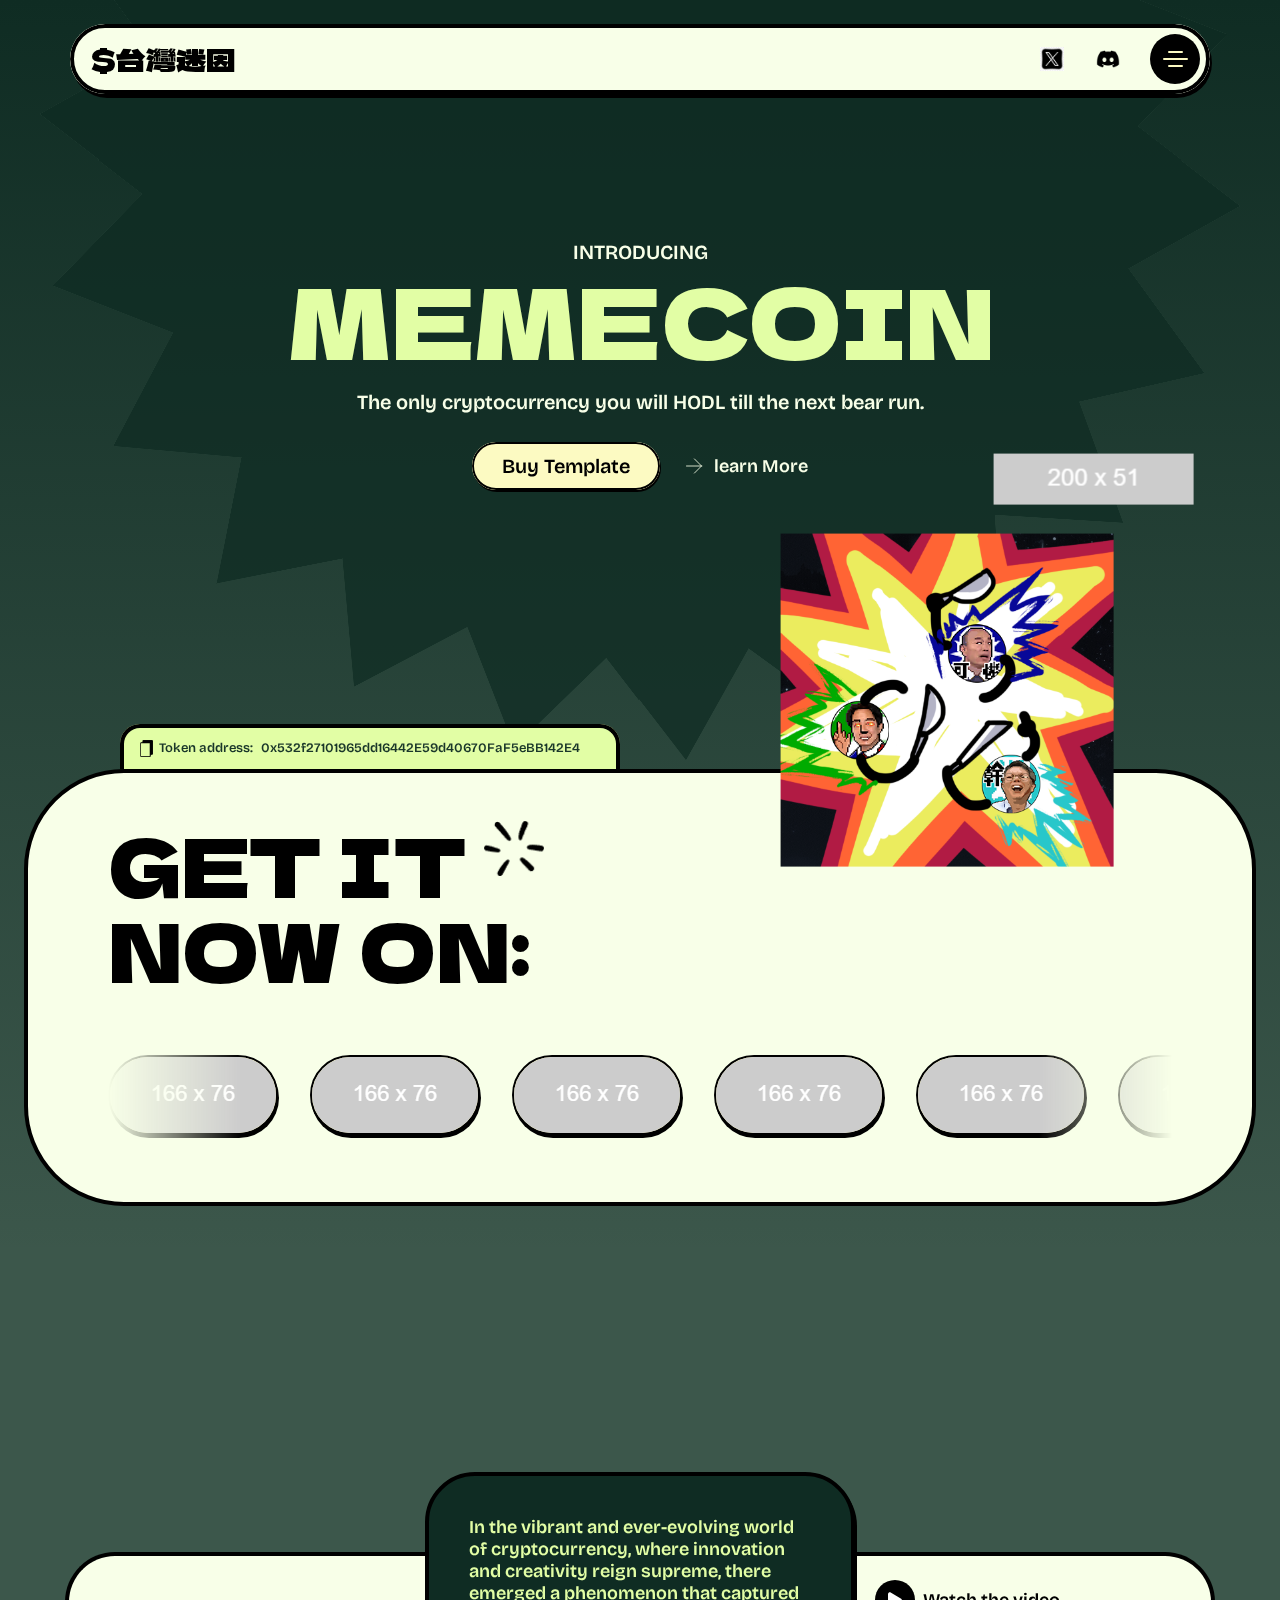
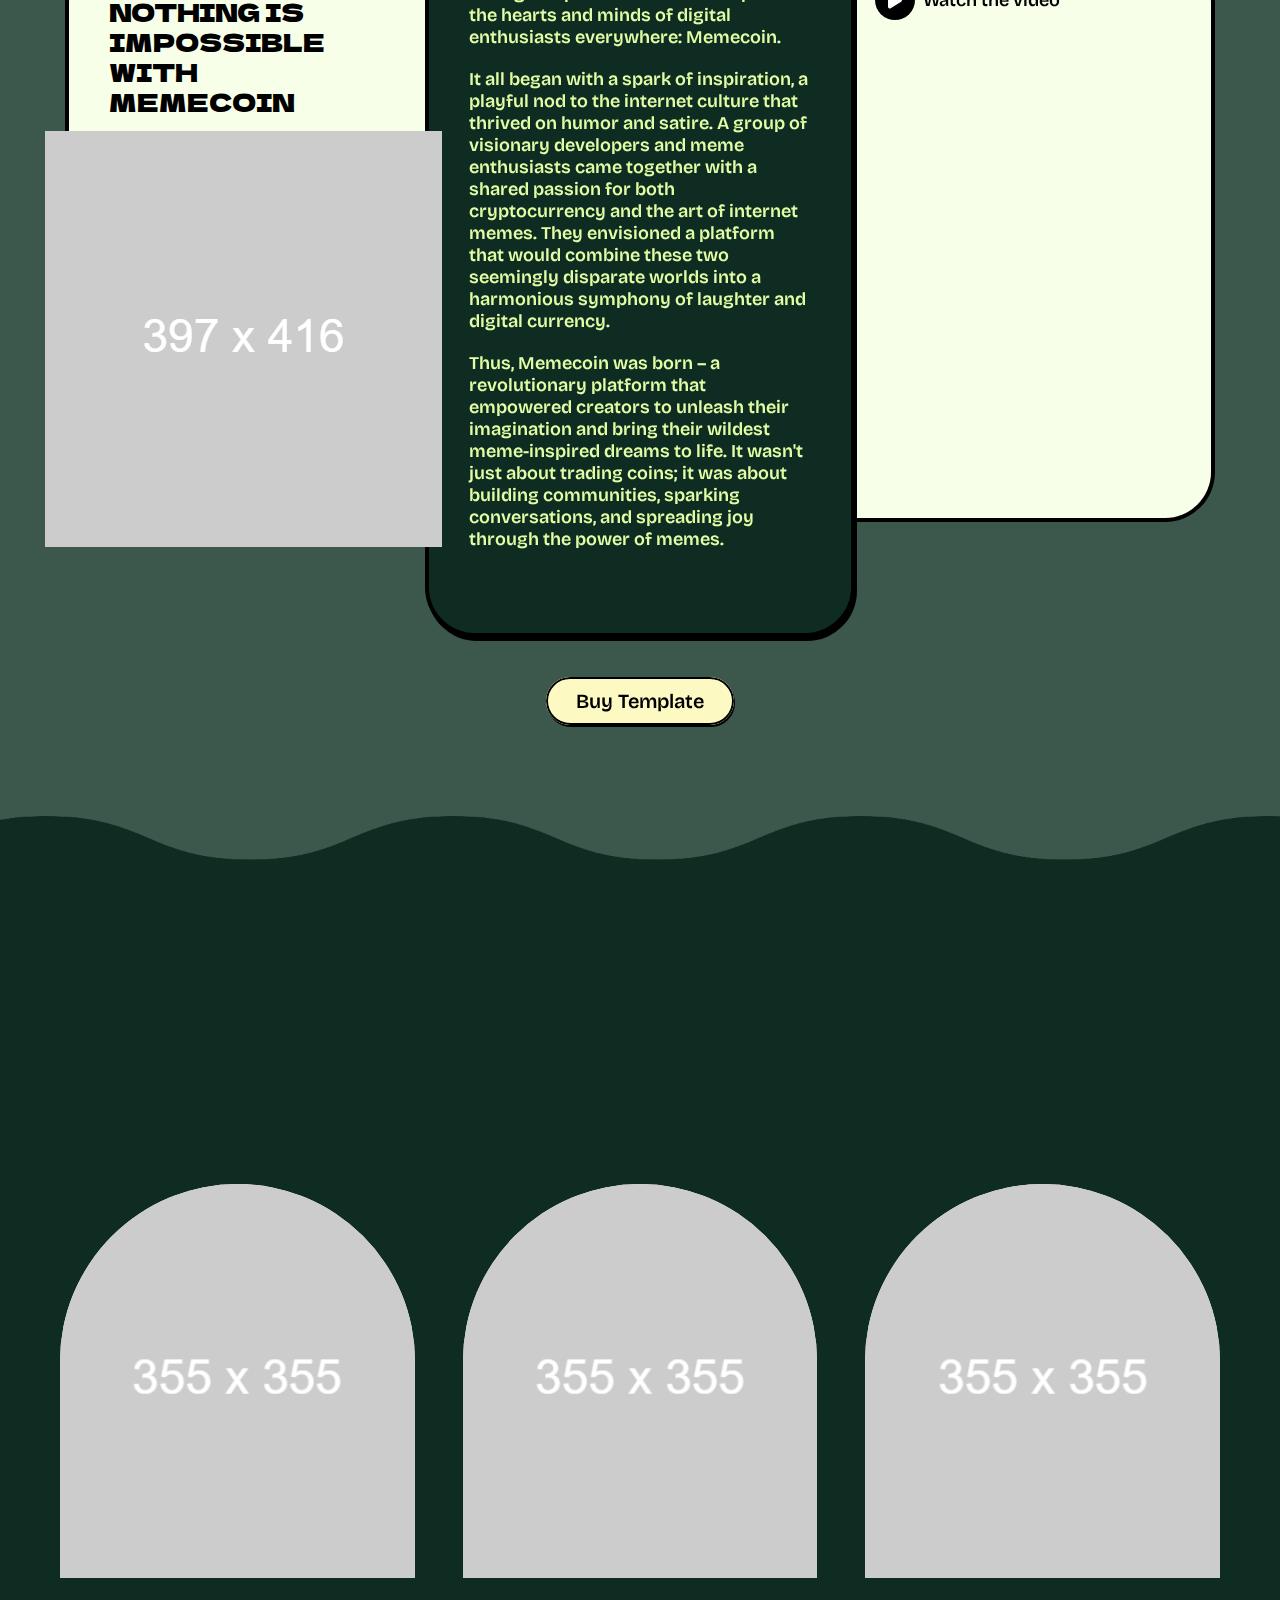
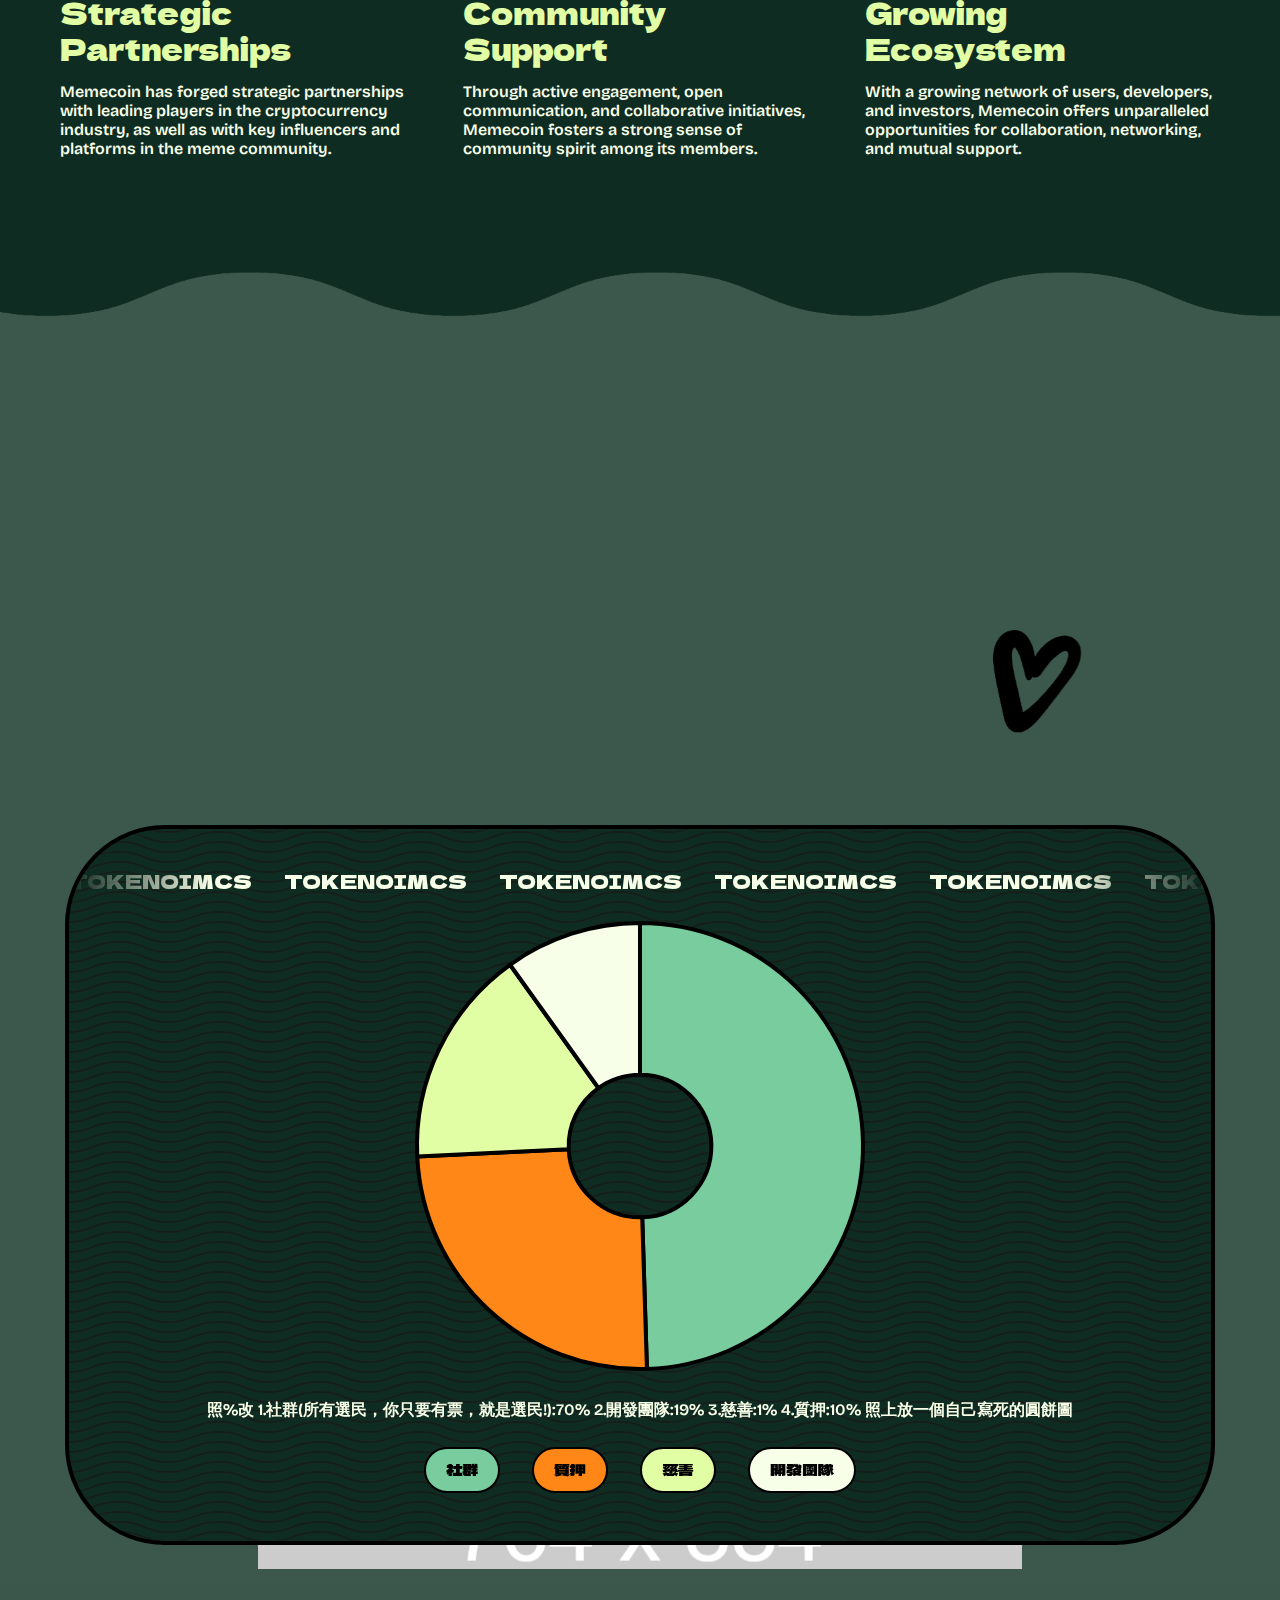
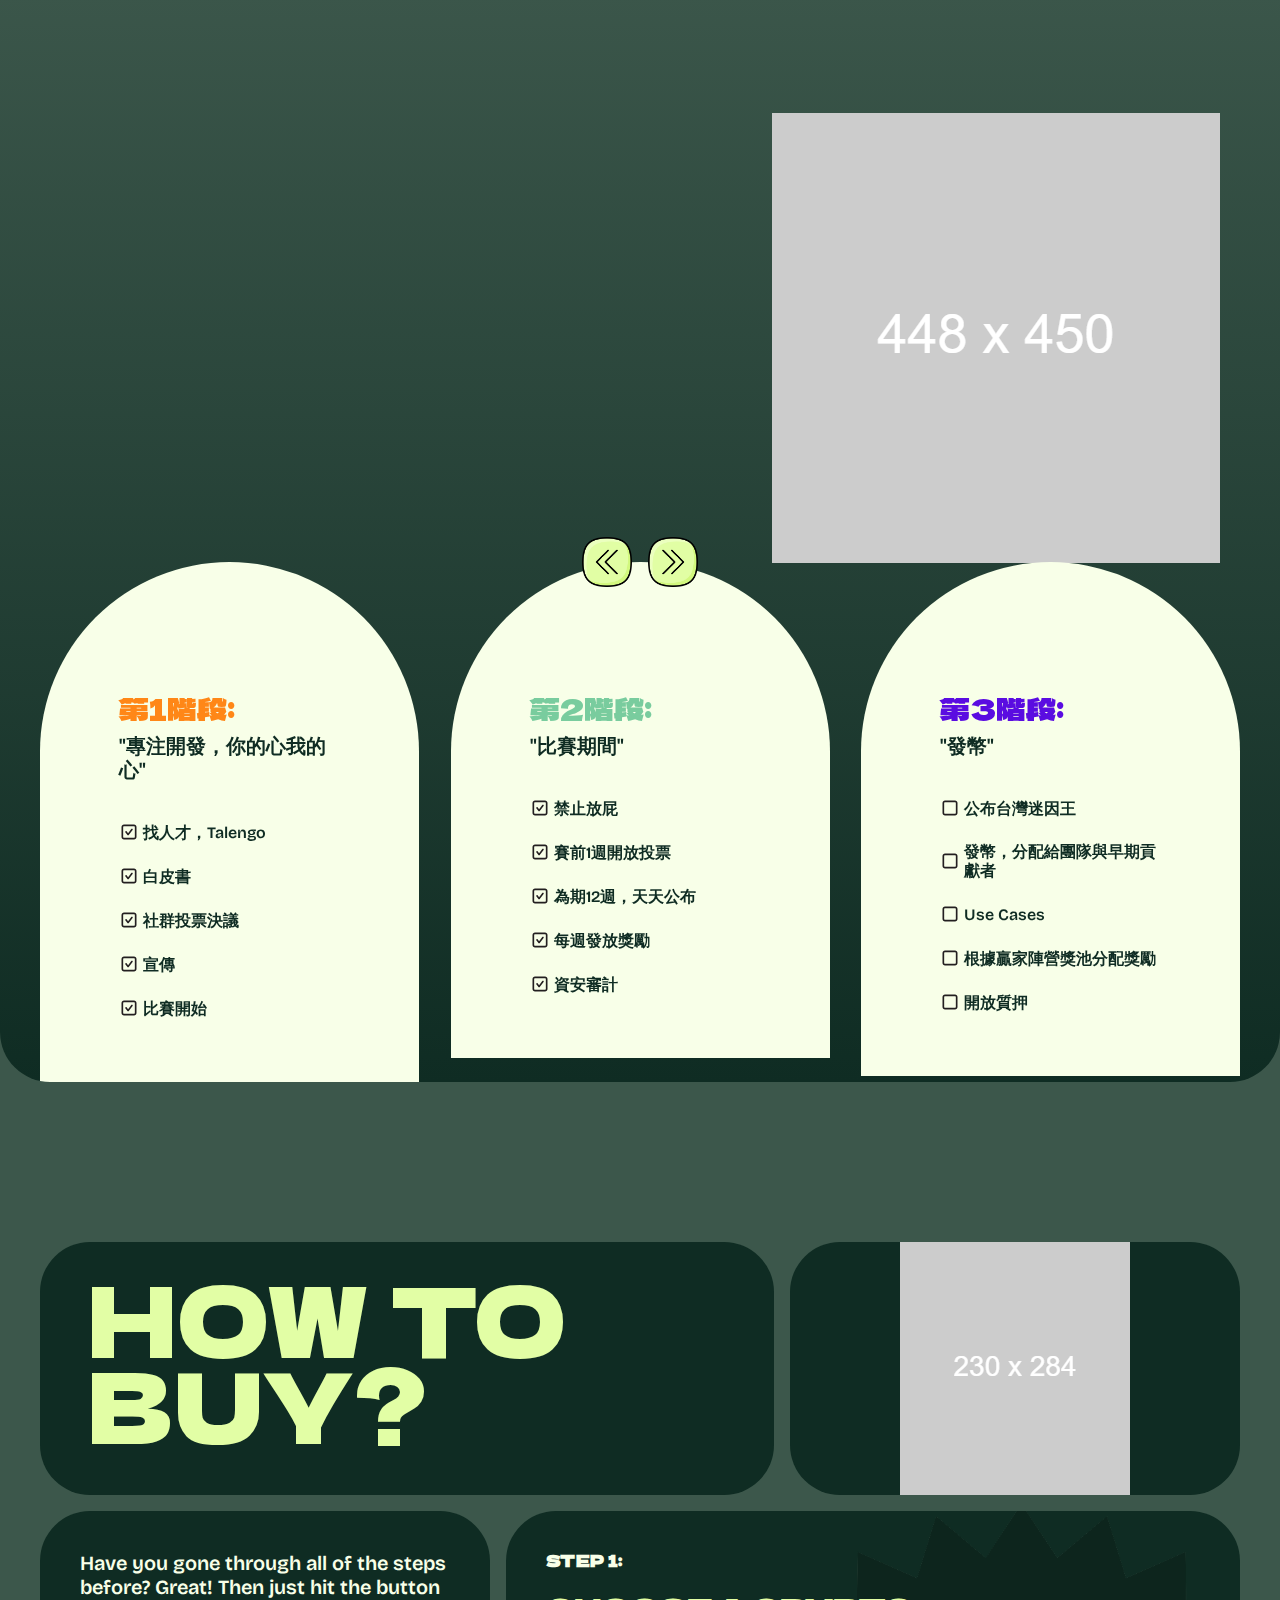
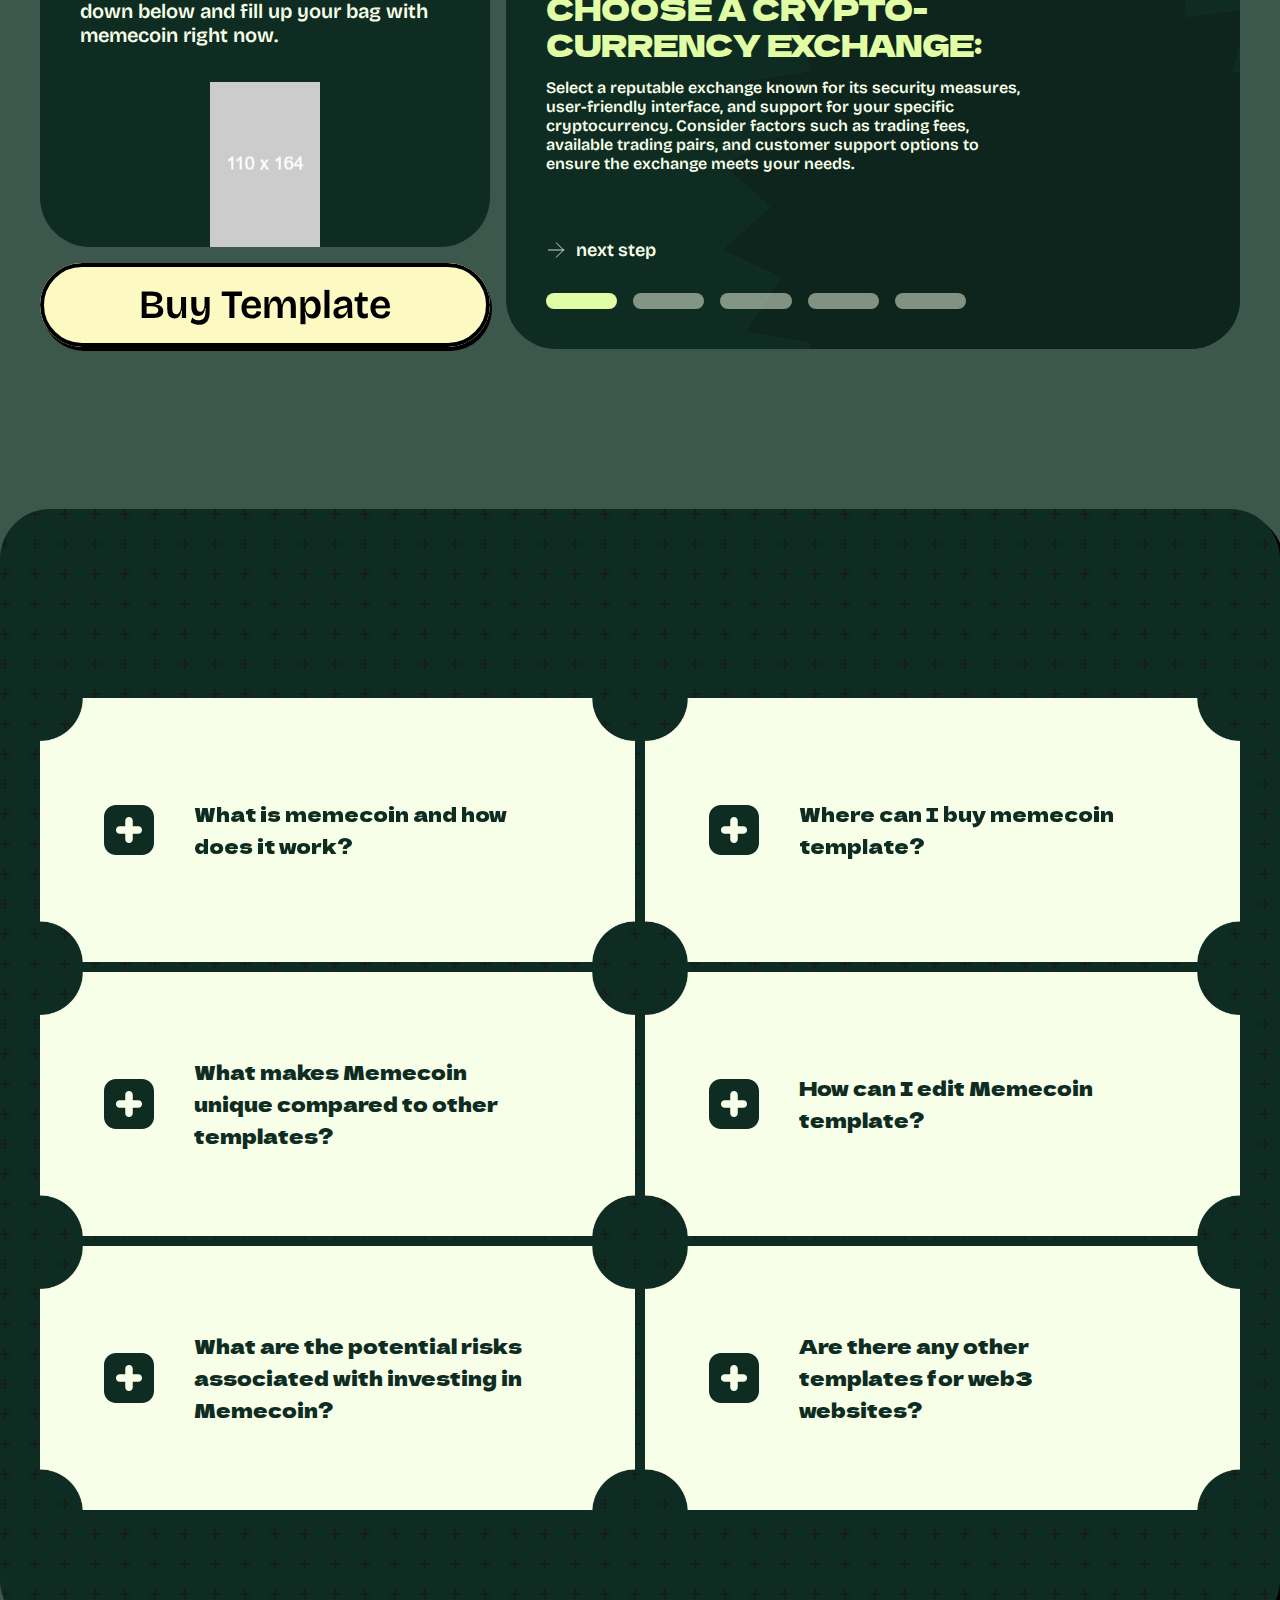
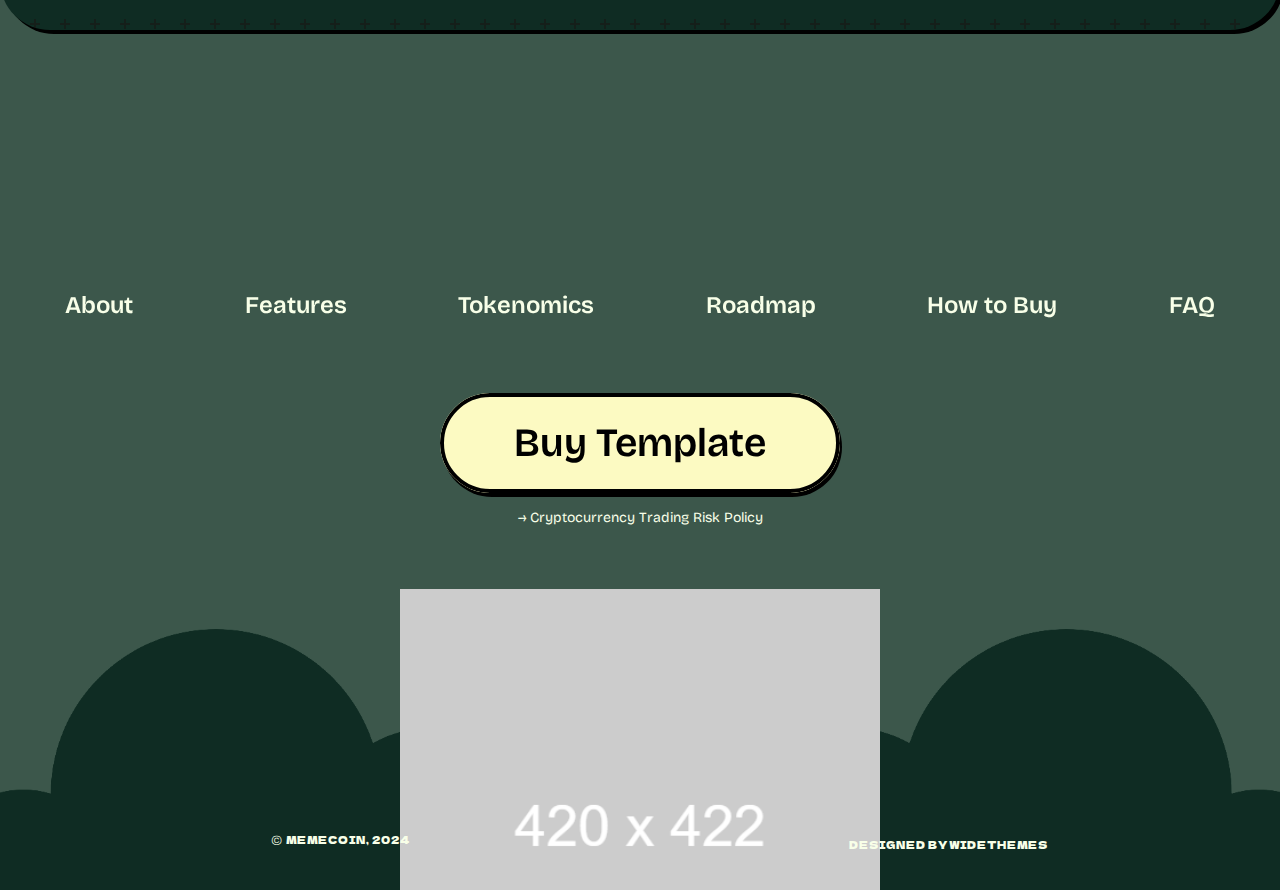
==== index.html @ f6d29065 "update&backup" ====
<!DOCTYPE html>
<html lang="tw">

<head>
    <!-- ===== Meta ===== -->
    <meta charset="UTF-8">
    <meta http-equiv="X-UA-Compatible" content="IE=edge">
    <meta name="viewport" content="width=device-width, initial-scale=1.0">

    <!-- ===== Favicon ===== -->
    <link rel="icon" type="image/x-icon" href="./assets/img/favicon.avif">

    <!-- ===== Title ===== -->
    <title>卍台灣迷因大賽卍</title>
    
    <!-- ===== LineAwesome ===== -->
    <link rel="stylesheet" hrkef="assets/css/line-awesome.min.css">


    <!-- ===== LineAwesome ===== -->
    <link href="https://fonts.googleapis.com" rel="preconnect">
    <link href="https://fonts.gstatic.com" rel="preconnect" crossorigin>
    <link
        href="https://fonts.googleapis.com/css2?family=Bricolage+Grotesque:opsz,wght@12..96,200..800&family=Dela+Gothic+One&display=swap"
        rel="stylesheet">
    <!-- ===== Bootstrap ===== -->
    <link href="assets/css/bootstrap.min.css" rel="stylesheet">
    <!-- ===== AOS ===== -->
    <link href="assets/css/aos.css" rel="stylesheet">
    <!-- ===== Swiper ===== -->
    <link href="assets/css/swiper-bundle.min.css" rel="stylesheet">
    <!-- ===== CSS ===== -->
    <link href="assets/css/main.css" rel="stylesheet">
    <link href="assets/css/responsive.css" rel="stylesheet">

</head>

<body class="body">
    <main class="memecoin-main">
        <!-- Start Header -->
        <header class="header_area">
            <div class="container">
                <div class="header_wrap">
                    <a href="#hero" class="logo">$台灣迷因</a>
                    <!-- Start Nav -->
                    <div class="navArea">
                        <div class="social-link-wrap">
                            <a href="https://x.com/TaiwanMemeX" class="social-link" target="_blank">
                                <img src="assets/img/x.png" alt="Twitter">
                            </a>
                            <a href="https://discord.gg/kqNyMm8e" class="social-link" target="_blank">
                                <img src="assets/img/discord.png" alt="Discord">
                            </a>
                            
                        </div>
                        <!-- End Social -->
                        <div class="cta-wrap">
                            
                            <button class="menu-btn">
                                <!-- <img src="assets/img/hamburger.svg">
                                <img src="assets/img/close-sign.svg"> -->
                                <span class="bars-wrap">
                                    <span class="bar"></span>
                                    <span class="bar"></span>
                                    <span class="bar"></span>
                                </span>
                            </button>
                        </div>
                    </div>
                    <!-- End Nav -->
                </div>
                <nav class="memecoin-nav">
                    <div class="nav-links-wrap">
                        <a href="#簡介" class="nav-link"><span>About</span></a>
                        <a href="#Features" class="nav-link"><span>Features</span></a>
                        <a href="#代幣分配" class="nav-link"><span>Tokenomics</span></a>
                        <a href="#時程規劃p" class="nav-link"><span>Roadmap</span></a>
                        <a href="#HowToBuy" class="nav-link"><span>How To Buy</span></a>
                        <a href="#Faq" class="nav-link"><span>Faq</span></a>
                    </div>
                    <img src="assets/img/illustration-5.png" class="pouchfella">
                    <div class="social-link-wrap two">
                        <a href="https://www.telegram.com" class="social-link" target="_blank">
                            <img src="assets/img/telegram-2.png" alt="Telegram">
                        </a>
                        <a href="https://www.discord.com" class="social-link" target="_blank">
                            <img src="assets/img/discord-2.png" alt="Discord">
                        </a>
                        <a href="https://www.notion.com" class="social-link" target="_blank">
                            <img src="assets/img/notion-2.png" alt="Notion">
                        </a>
                    </div>
                </nav>
            </div>
        </header>
        <!-- End Header -->

        <!-- Start Hero -->
        <section class="hero-area" id="hero">
            <div class="hero-bg-pattern">
                <div class="pattern-box">
                    <img src="assets/img/shape.png" class="hero-pattern">
                </div>

            </div>
            <!-- End Hero Pattern -->
            <div class="hero-contents">
                <div class="hero-contents-wrap">
                    <h6 class="sub-title" data-aos="fade-up" data-aos-duration="400">Introducing</h6>
                    <div class="headlines">
                        <h1 class="hero-title" data-aos="fade-up" data-aos-duration="600">memecoin</h1>
                        <p class="describtion" data-aos="fade-up" data-aos-duration="700">The only cryptocurrency you
                            will HODL till the next bear run.</p>
                        <div class="cta-wrap" data-aos="fade-up" data-aos-duration="800">
                            <a href="https://themeforest.net/user/widethemes" target="_blank"
                                class="primary-btn"><span>Buy
                                    Template</span></a>
                            <a href="#" class="secondery-btn">learn More</a>
                        </div>
                    </div>
                </div>
            </div>

            <!-- Start Sub-Hero -->
            <div class="sub-hero-area">
                <div class="gtItNw-img-wrap">
                    <div class="img-box">
                        <img src="assets/img/illustration-1.png">
                        <img src="assets/img/caption.png" class="caption">
                    </div>

                </div>
                <div class="address">
                    <div class="address-wrap">
                        <img src="assets/img/copy.png">
                        <span class="cpy-status">Token address: </span>
                        <input type="text" class="cpy-text" value="0x532f27101965dd16442E59d40670FaF5eBB142E4"></input>
                        <button id="cpyBtn"></button>
                    </div>
                </div>
                <!-- End Address -->
                <div class="getItNow-wrap">
                    <div class="title-wrap">
                        <h2 class="getItNow-title">Get it <img src="assets/img/shape-2.png"></h2>
                        <h2 class="getItNow-title">now on:</h2>
                    </div>
                    <div class="gtItNw-area">
                        <ul class="gtItNw-links-wrap">
                            <a href="#" class="gtItNw-link"><img src="assets/img/gtItNw-img-1.png"></a>
                            <a href="#" class="gtItNw-link"><img src="assets/img/gtItNw-img-2.png"></a>
                            <a href="#" class="gtItNw-link"><img src="assets/img/gtItNw-img-3.png"></a>
                            <a href="#" class="gtItNw-link"><img src="assets/img/gtItNw-img-4.png"></a>
                            <a href="#" class="gtItNw-link"><img src="assets/img/gtItNw-img-1.png"></a>
                            <a href="#" class="gtItNw-link"><img src="assets/img/gtItNw-img-2.png"></a>
                            <a href="#" class="gtItNw-link"><img src="assets/img/gtItNw-img-3.png"></a>
                            <a href="#" class="gtItNw-link"><img src="assets/img/gtItNw-img-4.png"></a>
                            <a href="#" class="gtItNw-link"><img src="assets/img/gtItNw-img-1.png"></a>
                            <a href="#" class="gtItNw-link"><img src="assets/img/gtItNw-img-2.png"></a>
                            <a href="#" class="gtItNw-link"><img src="assets/img/gtItNw-img-3.png"></a>
                            <a href="#" class="gtItNw-link"><img src="assets/img/gtItNw-img-4.png"></a>
                        </ul>
                    </div>
                </div>
                <!-- End Get It Now -->
            </div>
            <!-- End Sub-Hero -->

        </section>
        <!-- End Hero -->



        <!-- Start About -->
        <section class="about-area" id="about">
            <h2 class="sec-title" data-aos="fade-up" data-aos-duration="800">What is this about?</h2>
            <div class="story-wrap">
                <div class="story-headline">
                    <div class="stry-hdlin-title-wrap">
                        <h4 class="stry-hdlin-title">Nothing is Impossible with memecoin</h4>
                        <img src="assets/img/rocket.png" class="stry-illustration">
                    </div>
                </div>
                <!-- End Headline -->
                <div class="stry-description-video-wrap">
                    <div class="stry-description-wrap">
                        <div class="stry-description">
                            <p>In the vibrant and ever-evolving world of cryptocurrency, where innovation and creativity
                                reign supreme, there emerged a phenomenon that captured the hearts and minds of digital
                                enthusiasts everywhere: Memecoin.</p>

                            <p>It all began with a spark of inspiration, a playful nod to the internet culture that
                                thrived on humor and satire. A group of visionary developers and meme enthusiasts came
                                together with a shared passion for both cryptocurrency and the art of internet memes.
                                They envisioned a platform that would combine these two seemingly disparate worlds into
                                a harmonious symphony of laughter and digital currency.</p>

                            <p>Thus, Memecoin was born – a revolutionary platform that empowered creators to unleash
                                their imagination and bring their wildest meme-inspired dreams to life. It wasn't just
                                about trading coins; it was about building communities, sparking conversations, and
                                spreading joy through the power of memes.</p>
                        </div>
                        <a href="https://themeforest.net/user/widethemes" class="primary-btn"><span>Buy
                                Template</span></a>
                    </div>
                    <div class="stry-video-wrap">
                        <div class="stry-video">
                            <iframe
                                src="https://player.vimeo.com/video/345945892?muted=1&amp;autoplay=1&amp;autopause=0&amp;controls=0&amp;loop=1&amp;app_id=122963"
                                frameborder="0" allow="autoplay; fullscreen; picture-in-picture; clipboard-write"
                                style="position:absolute;top:0;left:-17px;width:100%;height:100%;"
                                title="ISOMETRIC ILLUSTRATION" data-ready="true"></iframe>
                            <button class="vid-ply-btn">
                                <div class="vid-ply-icon">
                                    <svg xmlns="http://www.w3.org/2000/svg" viewBox="0 0 384 512">
                                        <path
                                            d="M73 39c-14.8-9.1-33.4-9.4-48.5-.9S0 62.6 0 80V432c0 17.4 9.4 33.4 24.5 41.9s33.7 8.1 48.5-.9L361 297c14.3-8.7 23-24.2 23-41s-8.7-32.2-23-41L73 39z" />
                                    </svg>
                                </div>
                                <span>Watch the video</span>
                            </button>
                        </div>
                    </div>
                    <a href="https://themeforest.net/user/widethemes" class="primary-btn"><span>Buy
                            Template</span></a>
                </div>
            </div>

            <div class="full-scrn-vid-wrap">
                <div class="full-scrn-vid">
                    <iframe
                        src="https://player.vimeo.com/video/345945892?autoplay=1&muted=1&loop=1&autopause=0&controls=1"
                        frameborder="0" allow="autoplay; fullscreen; picture-in-picture" allowfullscreen></iframe>
                    <button class="full-scrn-ext-btn">
                        <!-- <svg xmlns="http://www.w3.org/2000/svg" viewBox="0 0 384 512"><path d="M342.6 150.6c12.5-12.5 12.5-32.8 0-45.3s-32.8-12.5-45.3 0L192 210.7 86.6 105.4c-12.5-12.5-32.8-12.5-45.3 0s-12.5 32.8 0 45.3L146.7 256 41.4 361.4c-12.5 12.5-12.5 32.8 0 45.3s32.8 12.5 45.3 0L192 301.3 297.4 406.6c12.5 12.5 32.8 12.5 45.3 0s12.5-32.8 0-45.3L237.3 256 342.6 150.6z"/></svg> -->

                        <svg class="checkmark" xmlns="http://www.w3.org/2000/svg" viewBox="0 0 52 52">
                            <circle class="checkmark_circle" cx="26" cy="26" r="25" fill="none" />
                            <path class="checkmark_check" fill="none" d="M14.1 14.1l23.8 23.8 m0,-23.8 l-23.8,23.8" />
                            <path class="checkmark_check2" fill="none" d="M14.1 14.1l23.8 23.8 m0,-23.8 l-23.8,23.8" />
                        </svg>

                    </button>
                </div>
            </div>

        </section>
        <!-- End About -->

        <!-- Start Features -->
        <section class="features-area" id="Features">
            <div class="container">
                <div class="title-wrap" style="text-align: center;">
                    <h6 class="sub-title" data-aos="fade-up" data-aos-duration="700">We got really</h6>
                    <h2 class="getItNow-title shape" data-aos="fade-up" data-aos-duration="800">Strong</h2>
                    <h2 class="getItNow-title" data-aos="fade-up" data-aos-duration="900">Foundation</h2>
                </div>
                <!-- End Titles -->
                <div class="features-wrap">
                    <div class="feature">
                        <div class="feature-img">
                            <img src="assets/img/foundation-1.png" alt="Foundation">
                        </div>
                        <div class="feature-contents">
                            <h4>Strategic <br> Partnerships</h4>
                            <p>Memecoin has forged strategic partnerships with leading players in the cryptocurrency
                                industry, as well as with key influencers and platforms in the meme community.</p>
                        </div>
                    </div>
                    <div class="feature">
                        <div class="feature-img">
                            <img src="assets/img/foundation-2.png" alt="Foundation">
                        </div>
                        <div class="feature-contents">
                            <h4>Community <br> Support</h4>
                            <p>Through active engagement, open communication, and collaborative initiatives, Memecoin
                                fosters a strong sense of community spirit among its members.</p>
                        </div>
                    </div>
                    <div class="feature">
                        <div class="feature-img">
                            <img src="assets/img/foundation-3.png" alt="Foundation">
                        </div>
                        <div class="feature-contents">
                            <h4>Growing <br> Ecosystem</h4>
                            <p>With a growing network of users, developers, and investors, Memecoin offers unparalleled
                                opportunities for collaboration, networking, and mutual support.</p>
                        </div>
                    </div>


                </div>
            </div>
        </section>
        <!-- End Features -->

        <!-- Start Tokenomics -->
        <section class="tokenomics-area" id="Tokenomics">
            <div class="title-wrap">
                <h6 class="sub-title" data-aos="fade-up" data-aos-duration="700">It's always about that</h6>
                <h2 class="getItNow-title" data-aos="fade-up" data-aos-duration="800">Tokenomics</h2>
            </div>
            <!-- End Title -->
            <div class="pikissuperstar">
                <div class="pikissuperstar-inner">
                    <img data-jarallax-element="-100 0" src="assets/img/illustration-2.png">
                </div>
            </div>

            <img src="assets/img/shape-4.png" class="lv-shape">

            <div class="chart-wrap">
                <ul class="gtItNw-links-wrap tokenomics-links-wrap">
                    <li class="gtItNw-link tokenomic-link">Tokenoimcs</li>
                    <li class="gtItNw-link tokenomic-link">Tokenoimcs</li>
                    <li class="gtItNw-link tokenomic-link">Tokenoimcs</li>
                    <li class="gtItNw-link tokenomic-link">Tokenoimcs</li>
                    <li class="gtItNw-link tokenomic-link">Tokenoimcs</li>
                    <li class="gtItNw-link tokenomic-link">Tokenoimcs</li>
                    <li class="gtItNw-link tokenomic-link">Tokenoimcs</li>
                    <li class="gtItNw-link tokenomic-link">Tokenoimcs</li>
                </ul>
                <div class="chart-container">
                    <canvas id="myPieChart"></canvas>
                </div>
                照%改
                1.社群(所有選民，你只要有票，就是選民!):70%
                2.開發團隊:19%
                3.慈善:1%
                4.質押:10%
                照上放一個自己寫死的圓餅圖
                <div class="chart-lengends-wrap">
                    <div class="chrt-legend"><span>社群</span></div>
                    <div class="chrt-legend"><span>質押</span></div>
                    <div class="chrt-legend"><span>慈善</span></div>
                    <div class="chrt-legend"><span>開發團隊</span></div>

                </div>
            </div>
        </section>
        <!-- End Tokenomics -->

        <!-- Start Road Map -->
        <section class="road-map" id="Roadmap">
            <div class="container">
                <div class="title-wrap">
                    <span class="sub-title" data-aos="fade-up" data-aos-duration="700">幣上得去，價下不來</span>
                    <div>
                        <h2 class="getItNow-title" data-aos="fade-up" data-aos-duration="800">時程</h2>
                        <h2 class="getItNow-title pb" data-aos="fade-up" data-aos-duration="900">規劃<ap</h2>
                    </div>
                    <span class="sub-title" data-aos="fade-up" data-aos-duration="1000">台灣發大財</span>
                </div>
                <div class="rd-mp-coinfella">
                    <img src="assets/img/illustration-3.png">
                </div>
            </div>
            <div class="container">
                <div class="swiper">
                    <div class="swiper-wrapper">
                        <div class="swiper-slide">
                            <div class="rd-mp-content">
                                <div class="stage-wrap">
                                    <div class="title-wrap">
                                        <h4 class="st-title orange">第1階段:</h4>
                                        <span class="st-sub-title">"專注開發，你的心我的心"</span>
                                    </div>
                                    <ul class="events-wrap">
                                        <li class="rd-mp-event"><img
                                                src="assets/img/event-present.svg"><span>找人才，Talengo</span></li>
                                        <li class="rd-mp-event"><img src="assets/img/event-present.svg"><span>白皮書</span></li>
                                        <li class="rd-mp-event"><img
                                                src="assets/img/event-present.svg"><span>社群投票決議</span></li>
                                        <li class="rd-mp-event"><img
                                                src="assets/img/event-present.svg"><span>宣傳</span></li>
                                        <li class="rd-mp-event"><img
                                                src="assets/img/event-present.svg"><span>比賽開始</span></li>
                                    </ul>

                                </div>
                            </div>
                        </div>

                        <div class="swiper-slide">
                            <div class="rd-mp-content">
                                <div class="stage-wrap">
                                    <div class="title-wrap">
                                        <h4 class="st-title cyan">第2階段:</h4>
                                        <span class="st-sub-title">"比賽期間"</span>
                                    </div>
                                    <ul class="events-wrap">
                                        <li class="rd-mp-event"><img
                                                src="assets/img/event-present.svg"><span>禁止放屁</span></li>
                                        <li class="rd-mp-event"><img
                                                src="assets/img/event-present.svg"><span>賽前1週開放投票</span></li>
                                        <li class="rd-mp-event"><img
                                                src="assets/img/event-present.svg"><span>為期12週，天天公布</span></li>
                                        <li class="rd-mp-event"><img
                                                src="assets/img/event-present.svg"><span>每週發放獎勵</span></li>
                                        <li class="rd-mp-event"><img
                                                src="assets/img/event-present.svg"><span>資安審計</span></li>
                                    </ul>

                                </div>
                            </div>
                        </div>

                        <div class="swiper-slide">
                            <div class="rd-mp-content">
                                <div class="stage-wrap">
                                    <div class="title-wrap">
                                        <h4 class="st-title majestic-purple">第3階段:</h4>
                                        <span class="st-sub-title">"發幣"</span>
                                    </div>
                                    <ul class="events-wrap">
                                        <li class="rd-mp-event"><img
                                                src="assets/img/event-not-present.svg"><span>公布台灣迷因王</span></li>
                                        <li class="rd-mp-event"><img
                                                src="assets/img/event-not-present.svg"><span>發幣，分配給團隊與早期貢獻者</span></li>
                                        <li class="rd-mp-event"><img src="assets/img/event-not-present.svg"><span>Use
                                                Cases</span></li>
                                        <li class="rd-mp-event"><img
                                                src="assets/img/event-not-present.svg"><span>根據贏家陣營獎池分配獎勵</span></li>
                                        <li class="rd-mp-event"><img
                                                src="assets/img/event-not-present.svg"><span>開放質押</span></li>
                                    </ul>

                                </div>
                            </div>
                        </div>

                        <div class="swiper-slide">
                            <div class="rd-mp-content">
                                <div class="stage-wrap">
                                    <div class="title-wrap">
                                        <h4 class="st-title deep-moss-green">第4階段:</h4>
                                        <span class="st-sub-title">"迷因幣發展"</span>
                                    </div>
                                    <ul class="events-wrap">
                                        <li class="rd-mp-event"><img
                                                src="assets/img/event-not-present.svg"><span>慈善</span></li>
                                        <li class="rd-mp-event"><img
                                                src="assets/img/event-not-present.svg"><span>燒毀</span></li>
                                        <li class="rd-mp-event"><img
                                                src="assets/img/event-not-present.svg"><span>線性解鎖</span></li>
                                        <li class="rd-mp-event"><img
                                                src="assets/img/event-not-present.svg"><span>再質押</span></li>
                                        <li class="rd-mp-event"><img
                                                src="assets/img/event-not-present.svg"><span>鼓勵宣傳得獎勵</span></li>
                                    </ul>

                                </div>
                            </div>
                        </div>
                    </div>
                </div>

                <div class="prev-next-btn-wrap">
                    <button class="prev-btn"><img src="assets/img/prev-btn.avif"></button>
                    <button class="next-btn"><img src="assets/img/next-btn.avif"></button>
                </div>
            </div>


        </section>
        <!-- End Road Map -->

        <!-- Start How to Buy -->
        <section class="hw-to-by-area" id="HowToBuy">
            <div class="container">
                <div class="headline-wrap">
                    <div class="title-wrap">
                        <h2 class="hero-title">How to buy?</h2>
                    </div>
                    <div class="img-box">
                        <img src="assets/img/illustration-6.png">
                    </div>
                </div>
                <!-- End Headline -->

                <div class="prcs-and-promo">
                    <div class="memecoin-promo">
                        <div class="promo">
                            <p class="promo-message">Have you gone through all of the steps before? Great! Then just hit
                                the button down below and fill up your bag with memecoin right now.</p>
                            <img src="assets/img/illustration-7.png" class="promo-img">
                        </div>
                        <a href="https://themeforest.net/user/widethemes" target="_blank"
                            class="primary-btn promo-btn"><span>Buy Template</span></a>
                    </div>
                    <!-- End Promo -->
                    <div class="prcs-wrap">
                        <div class="prcs-contents">
                            <div class="title-wrap">
                                <span>Step <span class="prcs-stp-idx"></span>:</span>
                                <h4 class="prcs-title"></h4>
                            </div>
                            <p class="description prcs"></p>
                        </div>
                        <div class="prcs-nav-wrap">
                            <button class="secondery-btn prcsNext">next step</button>
                            <ul class="prcs-nav"></ul>
                        </div>
                    </div>

                </div>
            </div>
        </section>
        <!-- End How to Buy -->

        <!-- Start Faq -->
        <section class="faq-area" id="Faq">
            <h2 class="getItNow-title aos-init aos-animate" data-aos="fade-up" data-aos-duration="800">Got Some Faq?
            </h2>
            <ul class="faq-wrap">
                <li class="faq">
                    <div class="faq-content-wrap">
                        <img src="assets/img/plus.svg">
                        <div class="q-and-a-wrap">
                            <h6 class="faq-q">What is memecoin and how does it work?</h6>
                            <p class="faq-a">Memecoin is a fictional cryptocurrency that is showcased in this Framer
                                template.</p>
                        </div>
                    </div>
                </li>
                <li class="faq">
                    <div class="faq-content-wrap">
                        <img src="assets/img/plus.svg">
                        <div class="q-and-a-wrap">
                            <h6 class="faq-q">Where can I buy memecoin template?</h6>
                            <p class="faq-a">You can buy this template directly from my lemonsqueezy store
                                hoffe.lemonsqueezy.com</p>
                        </div>
                    </div>
                </li>
                <li class="faq">
                    <div class="faq-content-wrap">
                        <img src="assets/img/plus.svg">
                        <div class="q-and-a-wrap">
                            <h6 class="faq-q">What makes Memecoin unique compared to other templates?</h6>
                            <p class="faq-a">Memecoin is a vibrant landing page template designed for meme based
                                cryptocurrencies, which are hard to find on the market right now.</p>
                        </div>
                    </div>
                </li>
                <li class="faq">
                    <div class="faq-content-wrap">
                        <img src="assets/img/plus.svg">
                        <div class="q-and-a-wrap">
                            <h6 class="faq-q">How can I edit Memecoin template?</h6>
                            <p class="faq-a">If you are new to editing Framer templates, feel free to contact me at
                                hello@hoffe.design or jump right into the framer community, where you can find answers
                                to your questions.</p>
                        </div>
                    </div>
                </li>
                <li class="faq">
                    <div class="faq-content-wrap">
                        <img src="assets/img/plus.svg">
                        <div class="q-and-a-wrap">
                            <h6 class="faq-q">What are the potential risks associated with investing in Memecoin?</h6>
                            <p class="faq-a">Memecoin is a fictional cryptocurrency, so investing in it is not possible.
                            </p>
                        </div>
                    </div>
                </li>
                <li class="faq">
                    <div class="faq-content-wrap">
                        <img src="assets/img/plus.svg">
                        <div class="q-and-a-wrap">
                            <h6 class="faq-q">Are there any other templates for web3 websites?</h6>
                            <p class="faq-a">Yes. I created few more templates focused on web3 projects. You can find
                                them at hoffe.lemonsqueezy.com</p>
                        </div>
                    </div>
                </li>
            </ul>
        </section>
        <!-- End Faq -->

        <!-- Start Footer -->
        <section class="footer-area">
            <div class="title-wrap">
                <h2 class="getItNow-title" data-aos="fade-up" data-aos-duration="500">Memecoin</h2>
            </div>

            <div class="footer-links-wrap">
                <a href="#about" class="footer-link">About</a>
                <a href="#Features" class="footer-link">Features</a>
                <a href="#Tokenomics" class="footer-link">Tokenomics</a>
                <a href="#Roadmap" class="footer-link">Roadmap</a>
                <a href="#HowToBuy" class="footer-link">How to Buy</a>
                <a href="#Faq" class="footer-link">FAQ</a>
            </div>

            <!-- End Footer-Links -->

            <div class="cta-wrap-two">
                <a href="https://themeforest.net/user/widethemes" target="_blank"
                    class="primary-btn promo-btn"><span>Buy Template</span></a>
                <button class="CTRP-btn">
                    <p>→ Cryptocurrency Trading Risk Policy</p>
                </button>
                <div class="CTRP-wrap">
                    <div class="CTRP-contents-wrap">
                        <h4 class="policy-title">Cryptocurrency Trading Risk Policy:</h4>
                        <div>
                            <span class="policy-sub-title">Introduction:</span>
                            <p class="policy-description">Before engaging in trading or holding cryptocurrencies through
                                [Your Website Name], it is crucial to understand the risks associated with digital
                                currencies and blockchain technology. This document outlines the key risks that you
                                should consider. We strongly advise you to read this policy carefully and consult with
                                professional advisors before making any investment decisions.</p>
                        </div>
                        <div>
                            <span class="policy-sub-title">1. Investment Risks</span>
                            <p class="policy-description">Cryptocurrencies carry a high level of risk. The value of
                                cryptocurrencies is extremely volatile and may fluctuate significantly within very short
                                periods of time. Such volatility can result from changes in market dynamics, regulatory
                                actions, technological advancements, or other factors. There is a substantial risk that
                                you could lose all of your investment. You should only invest funds that you can afford
                                to lose entirely.</p>
                        </div>
                        <div>
                            <span class="policy-sub-title">2. Regulatory Uncertainty</span>
                            <p class="policy-description">The legal and regulatory environment surrounding
                                cryptocurrencies is still developing and is subject to significant uncertainty. Future
                                changes in laws and regulations could materially impact the cryptocurrency in terms of
                                its use, exchange, and value. It is your responsibility to understand the regulatory
                                requirements that apply to you and to comply with them.</p>
                        </div>
                        <div>
                            <span class="policy-sub-title">3. No Legal Protection</span>
                            <p class="policy-description">Transactions in cryptocurrencies may not be reversible, and,
                                therefore, losses due to fraudulent or accidental transactions may not be recoverable.
                                Unlike traditional banks or credit card providers, there are generally no protections
                                that can reverse a transaction if an error or fraud occurs.</p>
                        </div>
                        <div>
                            <span class="policy-sub-title">4. Market Liquidity</span>
                            <p class="policy-description">Liquidity in cryptocurrency markets can vary widely and lack
                                of liquidity can lead to high volatility in prices. This could result in significant
                                changes in the value of your cryptocurrency holdings and may make it difficult for you
                                to sell your holdings at a reasonable price.</p>
                        </div>
                        <div>
                            <span class="policy-sub-title">5. Technology Risks</span>
                            <p class="policy-description">The technology underlying cryptocurrencies is blockchain,
                                which relies on the internet and advanced computer hardware and software. As such, it is
                                susceptible to a range of disruptions, including operational failures, cyber attacks, or
                                significant changes in technology. Such disruptions can lead to losses.</p>
                        </div>
                        <div>
                            <span class="policy-sub-title">6. No Guarantee of Returns</span>
                            <p class="policy-description">There is no guarantee that cryptocurrency will increase in
                                value or that it will not decrease. Past performance is not indicative of future
                                results. You should carefully consider whether trading or holding cryptocurrency aligns
                                with your financial goals and risk tolerance.</p>
                        </div>
                        <div>
                            <span class="policy-sub-title">7. Tax Liability</span>
                            <p class="policy-description">There is no guarantee that cryptocurrency will increase in
                                value or that it will not decrease. Past performance is not indicative of future
                                results. You should carefully consider whether trading or holding cryptocurrency aligns
                                with your financial goals and risk tolerance.</p>
                        </div>
                        <div>
                            <span class="policy-sub-title">8. Expert Advice Recommended</span>
                            <p class="policy-description">Trading cryptocurrencies involves significant risk. We
                                recommend that you consult with financial, legal, and tax advisors to better understand
                                the risks associated with cryptocurrencies.</p>
                        </div>
                        <div>
                            <span class="policy-sub-title">9. KYC/AML Compliance</span>
                            <p class="policy-description">You are required to comply with all applicable anti-money
                                laundering (AML) and know your customer (KYC) regulations. Failure to do so may result
                                in the suspension or termination of your account.</p>
                        </div>
                        <div>
                            <span class="policy-sub-title">10. Use at Your Own Risk</span>
                            <p class="policy-description">You acknowledge that you are using [Your Website Name]'s
                                services at your own risk, understanding the volatile nature of the cryptocurrency
                                market.</p>
                        </div>
                        <div>
                            <span class="policy-sub-title">Conclusino:</span>
                            <p class="policy-description">By using [Your Website Name], you acknowledge that you have
                                read, understood, and agreed to the terms of this Cryptocurrency Trading Risk Disclosure
                                Policy. If you have any questions or require further clarification, please contact us
                                directly before using our services.</p>
                        </div>

                        <svg class="checkmark" id="checkmark" xmlns="http://www.w3.org/2000/svg" viewBox="0 0 52 52">
                            <!-- <circle class="checkmark_circle" cx="26" cy="26" r="25" fill="none"></circle> -->
                            <path class="checkmark_check" fill="none" d="M14.1 14.1l23.8 23.8 m0,-23.8 l-23.8,23.8">
                            </path>
                            <path class="checkmark_check2" fill="none" d="M14.1 14.1l23.8 23.8 m0,-23.8 l-23.8,23.8">
                            </path>
                        </svg>

                    </div>
                </div>
            </div>

            <div class="cpy-right-wrap">
                <div class="cpy-img two">
                    <img src="assets/img/illustration-4.png">
                </div>
                <span class="cpy">
                    <span style="opacity: 0; visibility: hidden;">Widi</span>
                    &#169;
                    <span>memecoin, 2024</span></span>
                </span>

                <div class="cpy-img">
                    <img src="assets/img/illustration-4.png">
                </div>

                <a href="https://themeforest.net/user/widethemes" target="_blank" class="design-by">Designed by
                    WideThemes</a>

            </div>

        </section>
        <!-- End Footer -->


    </main>





    <!-- Scripts -->
    <script src="assets/js/jquery.js"></script>
    <script src="assets/js/bootstrap.min.js"></script>
    <script src="assets/js/aos.js"></script>
    <script src="assets/js/swiper-bundle.min.js"></script>
    <script src="assets/js/swiper-control.js"></script>
    <script src="assets/js/chart.js"></script>
    <script src="assets/js/chartjs-plugin-datalabels@2.js"></script>

    <script src="./assets/js/jarallax.js"></script>
    <script src="./assets/js/jarallax-element.min.js"></script>
    <script src="assets/js/main.js"></script>
</body>

</html>
---- assets/css/main.css ----
:root {
  --aspect-ratio-supported: auto;
  /* Color */
  --primary-clr: #e2fea5;
  --secondery-clr: #0d0d0a;
  /* Bg */
  --primary-bg: #3c574b;
  --common-bg: #0f2c23;
  --gradient-bg: linear-gradient(180deg, var(--common-bg) 0%, #f8ffe800 100%);
  --gradient-bg2: linear-gradient(
    180deg,
    #f8ffe800 0%,
    var(--common-bg, #0f2c23) 100%
  );
  --secondery-bg: #fcfac2;
  /* Font */
  --primary-font: "Bricolage Grotesque", sans-serif;
  --secondery-font: "Dela Gothic One", sans-serif;
  /* Btn */
  --primary-btn-bg: #fcfac2;
}
/* ======================================
*       TABLE OF CONTENT
*----------------------------------------
*   # Memecoin-Main
*   # Header
*   # Hero
*   # Sub-Hero
*   # ABout
*   # Features
*   # Tokenomics
*   # Road Map
*   # How to Buy
*   # Faq
*   # Footer
*   #
*   #
*   # Keyframes
*
*     
========================================*/

/* ========== Global ============ */

*,
*::after,
*::before {
  margin: 0;
  padding: 0;
  box-sizing: border-box;
  scroll-behavior: smooth;
}
body {
  margin: 0;
  padding: 0;
  box-sizing: border-box;
  scroll-behavior: smooth;
  font-family: var(--primary-font);
  font-size: 16px;
  line-height: 19px;
  font-weight: 600;
  color: #f8ffe8;
  background: var(--primary-bg);
  position: relative;
}
body.unactive {
  overflow-y: hidden;
}
/* Memecoin-Main */
.memecoin-main {
  width: 100%;
  height: 100%;
  position: relative;
  display: flex;
  flex-direction: column;
  align-items: center;
  justify-content: flex-start;
  margin: 0;
  padding: 0;
}
/* Header */
.header_area {
  left: 50%;
  max-width: 1380px;
  padding: 0 24px;
  position: fixed;
  top: 24px;
  transform: translate(-50%);
  width: 100%;
  height: auto;
  z-index: 500;
  clear: both;
}
.header_wrap {
  display: flex;
  justify-content: space-between;
  align-items: center;
  padding-left: 10px;
}
.header_area > .container::after,
.primary-btn::after,
.gtItNw-link {
  content: "";
  border: 4px solid #000;
  width: 100%;
  height: 100%;
  position: absolute;
  inset: 0;
  border-radius: inherit;
  pointer-events: none;
}
.primary-btn::after,
.gtItNw-link {
  border-width: 2px;
}
.primary-btn {
  background: var(--primary-btn-bg);
  border-radius: 100px;
  box-shadow: #000000 1px 2px 0px 0px;
  width: auto;
  height: 48px;
  will-change: transform;
  overflow: hidden;
  padding: 15px 30px;
  text-align: center;
  font-size: 20px;
  line-height: 24px;
  font-weight: 600;
  color: #000;
  transition: 0.25s cubic-bezier(0.3, -0.28, 0.8, 1.04);
  display: flex;
  align-items: center;
  justify-content: center;
  text-transform: capitalize;
}
ul,
li,
ol {
  list-style: none;
  text-decoration: none;
}
img {
  width: 100%;
  height: auto;
  object-fit: cover;
}
a {
  text-decoration: none;
  color: inherit;
  cursor: pointer;
}
button {
  outline: none;
  border: 0;
  background: transparent;
}
section {
  scroll-margin-top: 80px !important;
}
h1, h2, h3, h4, h5, h6, p, div, section, span, ul, li, ol, button, a {
  padding: 0;
  margin: 0;
}
.orange {
  color: #ff8717;
}
.cyan {
  color: #79cc9e;
}
.majestic-purple {
  color: #5a0ce1;
}
.deep-moss-green {
  color: #3c574b;
}
.logo {
  font-weight: 400;
  font-size: 30px;
  color: #000;
  line-height: 36px;
  font-family: var(--secondery-font);
  transition: 0.25s cubic-bezier(0.3, -0.28, 0.8, 1.04);
}
.logo:hover {
  color: var(--common-bg);
}
.navArea {
  align-items: center;
  display: flex;
  flex: none;
  gap: 30px;
  justify-content: center;
  width: auto;
  height: auto;
}
.social-link-wrap {
  align-items: center;
  display: flex;
  flex: none;
  gap: 32px;
  justify-content: center;
}
.social-link-wrap.two {
  display: none;
}
.social-link {
  width: 24px;
  height: auto;
  display: block;
  transition: 0.25s cubic-bezier(0.3, -0.28, 0.8, 1.04);
}
.social-link > img {
  width: 100%;
  height: 100%;
  object-fit: cover;
}
.cta-wrap {
  align-items: center;
  display: flex;
  flex: none;
  gap: 8px;
  justify-content: center;
}
.hero-contents-wrap > .headlines > .cta-wrap {
  gap: 24px;
}
.social-link:hover {
  transform: scale(1.2);
}
.primary-btn:hover {
  transform: scale(1.1);
}
.menu-btn {
  background: #000;
  min-width: 50px;
  max-width: 50px;
  width: 100%;
  height: 50px;
  border-radius: 100px;
  display: flex;
  align-items: center;
  justify-content: center;
  cursor: pointer;
  transition: 0.25s cubic-bezier(0.3, -0.28, 0.8, 1.04);
  overflow: hidden;
  will-change: transform;
}
.menu-btn > .bars-wrap {
  display: flex;
  align-items: center;
  justify-content: center;
  flex-direction: column;
  gap: 5px;
  width: 25px;
  height: auto;
}
.menu-btn > span.bars-wrap > span.bar {
  width: 60%;
  height: 2px;
  background: #fcfac2;
  border-radius: 10px;
  transition: 0.25s cubic-bezier(0.3, -0.28, 0.8, 1.04);
}
.menu-btn > span.bars-wrap > span.bar:nth-child(2) {
  width: 100%;
}
.menu-btn:hover > span.bars-wrap > span.bar {
  width: 100%;
}
.menu-btn:hover {
  transform: scale(1.1);
}
.header_area.active .menu-btn > span.bars-wrap > span.bar:first-child {
  width: 100%;
  transform: rotate(-45deg) translate(-3px, 3px);
}
.header_area.active .menu-btn > span.bars-wrap > span.bar:nth-child(2) {
  transform: scale(0);
}
.header_area.active .menu-btn > span.bars-wrap > span.bar:last-child {
  width: 100%;
  transform: rotate(45deg) translate(-4px, -3px);
}
.menu-btn > img:last-child {
  display: none;
}
.header_area > .container {
  width: 100%;
  height: 70px;
  background-color: #f8ffe8;
  border-radius: 35px;
  box-shadow: #000000 2px 4px 0px 0px;
  padding: 10px;
  position: relative;
  will-change: transform;
  display: flex;
  flex-direction: column;
  gap: 8px;
  overflow: hidden;
  transition: 0.3s cubic-bezier(0.3, -0.28, 0.8, 1.04);
}
.memecoin-nav {
  align-items: center;
  display: flex;
  flex: none;
  gap: 10px;
  height: auto;
  justify-content: center;
  overflow: hidden;
  padding: 48px;
  position: relative;
  width: 100%;
  will-change: transform;
  background: var(--common-bg);
  border-radius: 25px;
}
.memecoin-nav::after {
  content: "";
  position: absolute;
  border: 1px solid #222222;
  width: 100%;
  height: 100%;
  inset: 0;
  border-radius: inherit;
}
.nav-links-wrap {
  align-items: center;
  display: flex;
  flex: none;
  flex-direction: column;
  gap: 48px;
  justify-content: flex-start;
}
.nav-link {
  font-size: 24px;
  line-height: 32px;
  font-weight: 400;
  color: var(--primary-clr);
  text-transform: uppercase;
  font-family: var(--secondery-font);
  cursor: pointer;
  will-change: transform;
  transition: all 0.3s cubic-bezier(0.3, -0.28, 0.8, 1.04);
  z-index: 2;
  transform: translateY(200%);
  opacity: 0;
  visibility: hidden;
}
.nav-link:hover {
  color: var(--primary-clr);
}
.header_area.active .nav-link {
  transform: translateY(0);
  opacity: 1;
  visibility: visible;
}
.header_area.active .nav-link:first-child {
  transition-delay: 0.1s;
}
.header_area.active .nav-link:nth-child(2) {
  transition-delay: 0.15s;
}
.header_area.active .nav-link:nth-child(3) {
  transition-delay: 0.25s;
}
.header_area.active .nav-link:nth-child(4) {
  transition-delay: 0.35s;
}
.header_area.active .nav-link:nth-child(5) {
  transition-delay: 0.45s;
}
.header_area.active .nav-link:nth-child(6) {
  transition-delay: 0.55s;
}
.nav-link > span {
  transition: 0.4s ease;
  display: block;
}
.nav-link > span:hover {
  transform: scale(1.1);
}
.pouchfella {
  transform: translate(-50%, -50%) rotate(-30deg) translateZ(0px);
  transform-origin: 50% 50% 0px;
  aspect-ratio: 0.8374823860967591 / 1;
  position: absolute;
  z-index: 1;
  left: 94%;
  top: 82%;
  width: 34%;
}
.header_area.active > .container {
  height: 606px;
}
.header_area.active .menu-btn > img:first-child {
  display: none;
}
.header_area.active .menu-btn > img:last-child {
  display: block;
}
.hero-area {
  align-items: center;
  background: var(--gradient-bg);
  display: flex;
  flex: none;
  flex-direction: column;
  gap: 10px;
  height: auto;
  justify-content: flex-start;
  padding: 0 0 24px;
  position: relative;
  width: 100%;
}
.hero-bg-pattern {
  aspect-ratio: 1 / 1;
  flex: none;
  height: var(--aspect-ratio-supported, 1600px);
  left: 50%;
  transform: translateX(-50%);
  overflow: hidden;
  position: absolute;
  top: -480px;
  max-width: 1600px;
  width: 100%;
  z-index: 0;
  image-rendering: pixelated;
}
.hero-bg-pattern > .pattern-box {
  height: 1200px;
  width: 1200px;
  left: calc(50.00000000000002% - 1200px / 2);
  top: calc(50.00000000000002% - 1200px / 2);
  position: absolute;
}
.hero-pattern {
  animation: bgPattern 75s linear infinite;
  opacity: 0.7;
}
.hero-contents {
  align-items: center;
  display: flex;
  flex: none;
  flex-direction: column;
  flex-wrap: nowrap;
  gap: 10px;
  height: auto;
  justify-content: center;
  overflow: hidden;
  padding: 240px 0 200px;
  width: 100%;
  z-index: 33;
}
.hero-contents-wrap {
  align-items: center;
  display: flex;
  flex: none;
  flex-direction: column;
  gap: 12px;
  justify-content: flex-start;
}
.headlines {
  align-items: center;
  display: flex;
  flex: none;
  flex-direction: column;
  flex-wrap: nowrap;
  gap: 28px;
  justify-content: flex-start;
  height: 100%;
  width: 100%;
}
.sub-title,
.promo-message {
  font-size: 20px;
  line-height: 24px;
  font-weight: 600;
  color: #f8ffe8;
  text-transform: uppercase;
  margin: 0;
  display: inline-block;
}
.hero-title,
.sec-title {
  font-size: clamp(1rem, 5vw + 2rem, 100px);
  line-height: clamp(1.2rem, 3vw + 3rem, 100px);
  font-weight: 400;
  color: var(--primary-clr);
  text-transform: uppercase;
  font-family: var(--secondery-font);
  margin: 0;
}
.sec-title {
  font-size: 75px;
  line-height: 90px;
}
.describtion {
  font-size: 20px;
  line-height: 24px;
  font-weight: 600;
  color: #f8ffe8;
}
.secondery-btn {
  font-size: 18px;
  line-height: 22px;
  font-weight: 600;
  color: #f8ffe8;
  position: relative;
  padding-left: 30px;
}
.secondery-btn::after {
  content: "";
  position: absolute;
  left: 0;
  top: 50%;
  transform: translateY(-50%);
  height: 20px;
  width: 20px;
  background-image: url(../img/arrow-right.svg);
  background-position: center center;
  background-repeat: no-repeat;
  background-size: cover;
  transition: 0.3s;
}
.secondery-btn:hover::after {
  left: 5px;
}
/* Sub-Hero */
.sub-hero-area {
  align-items: center;
  display: flex;
  flex-direction: column;
  flex-wrap: nowrap;
  height: auto;
  justify-content: center;
  max-width: 1370px;
  padding: 24px;
  position: relative;
  width: 100%;
}
.address {
  align-items: flex-start;
  display: flex;
  flex: none;
  justify-content: flex-start;
  padding: 0 0 0 96px;
  width: 100%;
}
.address-wrap {
  background-color: var(--primary-clr);
  border-top-left-radius: 20px;
  border-top-right-radius: 20px;
  max-width: 500px;
  width: 100%;
  align-items: center;
  cursor: pointer;
  display: flex;
  gap: 6px;
  justify-content: flex-start;
  padding: 16px 8px 12px 20px;
  position: relative;
  will-change: transform;
}
.address-wrap::before {
  content: "Click to copy address";
  position: absolute;
  background: #f8ffe8;
  padding: 5px 10px;
  display: flex;
  align-items: center;
  justify-content: center;
  z-index: 33;
  border-radius: 20px;
  font-size: 10px;
  line-height: 12px;
  font-weight: 600;
  color: #000;
  top: -26px;
  left: 17px;
  cursor: text;
  opacity: 0;
  visibility: hidden;
  transition: 0.25s cubic-bezier(0.3, -0.28, 0.8, 1.04);
}
.address-wrap:hover::before {
  opacity: 1;
  visibility: visible;
}
.address-wrap::after {
  content: "";
  border: 4px solid #000;
  width: 100%;
  height: 100%;
  position: absolute;
  box-sizing: border-box;
  left: 0;
  top: 0;
  border-radius: inherit;
  border-bottom: 0;
}
.address-wrap > img {
  width: 13px;
}
.address-wrap > span,
.address-wrap input.cpy-text {
  font-size: 13px;
  line-height: 1;
  font-weight: 600;
  color: #1a372a;
  display: block;
  font-family: var(--primary-font);
}
.address-wrap > span {
  max-width: 96px;
  width: 100%;
}
.address.active > .address-wrap > span {
  width: auto;
}
.address-wrap > input {
  background: transparent;
  border: 0;
  outline: 0;
  width: 100%;
}
.address-wrap > button {
  position: absolute;
  width: 100%;
  height: 100%;
  z-index: 33;
  cursor: pointer;
  background: transparent;
  inset: 0;
  border-radius: inherit;
  outline: none;
  border: 0;
}
.address-wrap > button:focus {
  outline: none;
  border: 0;
}
.getItNow-wrap {
  align-items: flex-start;
  background-color: #f8ffe8;
  border-radius: 100px;
  display: flex;
  gap: 64px;
  flex-direction: column;
  flex: none;
  justify-content: center;
  padding: 48px 80px 64px;
  position: relative;
  width: 100%;
  overflow: hidden;
  border: 4px solid #000;
}
.getItNow-title {
  font-size: 80px;
  line-height: 85px;
  font-weight: 400;
  color: #000;
  font-family: var(--secondery-font);
  text-transform: uppercase;
  display: flex;
  align-items: flex-start;
  gap: 16px;
  margin: 0;
  position: relative;
}
.getItNow-title > img {
  max-width: 60px;
  width: 100%;
  height: auto;
  object-fit: cover;
}
.gtItNw-area {
  width: 100%;
  height: auto;
  overflow: hidden;
  mask-image: linear-gradient(
    to right,
    rgba(0, 0, 0, 0) 0%,
    rgb(0, 0, 0) 12.5%,
    rgb(0, 0, 0) 87.5%,
    rgba(0, 0, 0, 0) 100%
  );
}
.gtItNw-links-wrap {
  height: 83px;
  display: flex;
  place-items: center;
  align-items: baseline;
  gap: 32px;
  overflow: hidden;
  position: relative;
  z-index: 333;
  margin: 0;
}
.gtItNw-link {
  display: flex;
  align-items: flex-start;
  cursor: pointer;
  height: auto;
  justify-content: flex-start;
  overflow: hidden;
  /* padding: 24px 48px; */
  min-width: max-content;
  will-change: transform;
  font-size: 20px;
  line-height: 24px;
  font-weight: 600;
  color: var(--common-bg);
  background: #fcfac2;
  box-shadow: 1px 3px 0px 0px rgb(0, 0, 0);
  position: relative;
  border-radius: 50px;
  animation: autoSlide 20s linear infinite;
  pointer-events: all;
  transition: 0.25s cubic-bezier(0.3, -0.28, 0.8, 1.04);
}
.gtItNw-link:hover {
  background: var(--primary-clr);
}
.gtItNw-link::before {
  border: 2px solid var(--common-bg);
  width: 100%;
  height: 100%;
  position: absolute;
  inset: 0;
  border-radius: inherit;
}
.gtItNw-img-wrap {
  position: absolute;
  left: 74%;
  top: 0%;
  transform: translate(-50%, -50%);
  z-index: 33;
}
.gtItNw-img-wrap > .img-box {
  position: relative;
  width: 100%;
  height: 100%;
}
.gtItNw-img-wrap > .img-box > img.caption {
  position: absolute;
  right: -80px;
  top: -80px;
  width: auto;
}

/* About */
.about-area,
.features-area > .container,
.road-map > .container,
.hw-to-by-area > .container {
  display: flex;
  align-items: center;
  flex: none;
  gap: 64px;
  height: auto;
  justify-content: center;
  flex-direction: column;
  max-width: 1200px;
  padding: 64px 20px 0;
  width: 100%;
}
.about-area {
  padding-bottom: 90px;
}
.story-wrap {
  display: flex;
  align-items: flex-start;
  height: auto;
  justify-content: center;
  max-width: 1200px;
  width: 100%;
}
.story-headline {
  height: auto;
  padding: 80px 0 0;
  position: relative;
  width: auto;
}
.stry-hdlin-title-wrap {
  background: #f8ffe8;
  border-bottom-left-radius: 50px;
  border-top-left-radius: 50px;
  height: 570px;
  padding: 40px 40px 440px;
  position: relative;
  width: 360px;
  border: 4px solid #000;
  border-right: 0;
}
.stry-hdlin-title {
  font-size: 25px;
  line-height: 30px;
  font-weight: 400;
  color: #000;
  font-family: var(--secondery-font);
  text-transform: uppercase;
}
.stry-illustration {
  image-rendering: pixelated;
  bottom: -29px;
  height: 416px;
  position: absolute;
  right: -17px;
  width: 397px;
  z-index: 10;
}
.stry-description-video-wrap {
  flex: none;
  height: 854px;
  overflow: visible;
  position: relative;
  width: 790px;
}
.stry-description-video-wrap > .primary-btn {
  display: none;
}
.stry-description-wrap {
  display: flex;
  align-items: center;
  flex-direction: column;
  flex-wrap: nowrap;
  gap: 40px;
  height: auto;
  justify-content: center;
  left: 0;
  position: absolute;
  top: 0;
  width: 430px;
}
.stry-description {
  background: var(--common-bg);
  border-radius: 50px;
  box-shadow: 2px 4px #000;
  border: 4px solid #000;
  display: flex;
  flex: none;
  flex-direction: column;
  flex-wrap: nowrap;
  gap: 20px;
  height: 765px;
  justify-content: flex-start;
  overflow: auto;
  padding: 40px;
  position: relative;
  width: 100%;
  z-index: 3;
}
.stry-description > p,
.vid-ply-btn > span {
  font-size: 18px;
  line-height: 22px;
  font-weight: 600;
  color: var(--primary-clr);
  margin: 0;
}
.vid-ply-btn > span {
  color: #000;
}
.stry-video-wrap {
  display: flex;
  align-items: center;
  flex-direction: row;
  flex-wrap: nowrap;
  gap: 10px;
  height: auto;
  justify-content: center;
  overflow: hidden;
  padding: 80px 0 0;
  position: absolute;
  right: 0;
  top: 0;
  width: 360px;
}
.stry-video {
  background: #f8ffe8;
  width: 100%;
  height: 570px;
  border-top-right-radius: 50px;
  border-bottom-right-radius: 50px;
  border: 4px solid #000;
  border-left: 0;
  position: relative;
  overflow: hidden;
}
.stry-video > iframe {
  transform: scaleY(3) scaleX(2.8);
}
.vid-ply-btn {
  height: auto;
  left: 20px;
  position: absolute;
  top: 24px;
  width: auto;
  align-items: center;
  display: flex;
  flex-wrap: nowrap;
  gap: 8px;
  justify-content: center;
  background: transparent;
  z-index: 333;
  transition: 0.25s cubic-bezier(0.3, -0.28, 0.8, 1.04);
  transform-origin: left top;
}
.vid-ply-btn:hover {
  transform: scale(1.1);
}
.vid-ply-icon {
  aspect-ratio: 1 / 1;
  flex: none;
  height: 40px;
  width: 40px;
  z-index: 3;
  background: #000;
  border-radius: 50%;
  display: flex;
  align-items: center;
  justify-content: center;
  will-change: trnsform;
}
.vid-ply-icon > svg {
  width: 14px;
  height: auto;
  fill: #fff;
  color: #fff;
  will-change: transform;
}
.full-scrn-vid-wrap {
  position: fixed;
  z-index: 999;
  width: 100%;
  max-width: 100vw;
  overflow: hidden;
  max-height: 100vh;
  background: #3c574b80;
  height: 100vh;
  inset: 0;
  padding: 0;
  margin: 0;
  display: flex;
  align-items: center;
  justify-content: center;
  transition: 0.25s cubic-bezier(0.3, -0.28, 0.8, 1.04);
  visibility: hidden;
  pointer-events: none;
  opacity: 0;
}
.about-area.active .full-scrn-vid-wrap {
  visibility: visible;
  pointer-events: all;
  opacity: 1;
}
.full-scrn-vid {
  aspect-ratio: 1 / 1;
  height: 566px;
  width: 1000px;
  z-index: 3;
  border: 4px solid #000;
  border-radius: 10px;
  position: relative;
  transform: scale(0.9);
  transition: 0.25s cubic-bezier(0.3, -0.28, 0.8, 1.04);
}
.about-area.active .full-scrn-vid {
  transform: scale(1);
}
.full-scrn-vid > iframe {
  width: 100%;
  height: 100%;
  border-radius: inherit;
}
.full-scrn-ext-btn {
  width: 50px;
  height: 50px;
  position: absolute;
  right: -60px;
  top: -60px;
  background-color: transparent;
  border-radius: 100px;
  display: flex;
  align-items: center;
  justify-content: center;
  transition: 0.4s cubic-bezier(0.3, -0.28, 0.8, 1.04);
  transform: scale(0.6);
}
.about-area.active .full-scrn-ext-btn {
  transform: scale(1) translateX(-50%);
}
.about-area.active .full-scrn-ext-btn:hover {
  transform: scale(1.1) translateX(-50%);
}
.checkmark {
  width: 50px;
  height: 50px;
  border-radius: 50%;
  display: block;
  stroke-width: 2;
  stroke: #fff;
  stroke-miterlimit: 10;
  box-shadow: inset 0px 0px 0px #000;
  background: #000;
}

.checkmark_circle {
  stroke-dasharray: 166;
  stroke-dashoffset: 166;
  stroke-width: 2;
  stroke-miterlimit: 10;
  stroke: #000;
  fill: none;
}
.checkmark_check {
  transform-origin: 50% 50%;
  stroke-dasharray: 48;
  stroke-dashoffset: 48;
  animation: stroke 0.3s cubic-bezier(0.65, 0, 0.45, 1) 0.8s forwards;
  stroke: #fcfac2;
}
.checkmark_check2 {
  transform-origin: 50% 50%;
  stroke-dasharray: 48;
  stroke-dashoffset: 48;
  stroke: #fcfac2;
}
.checkmark:hover {
  background: none;
  animation: fill 0.4s ease-in-out 0.4s forwards,
    scale 0.3s ease-in-out 0.9s both;
}
.checkmark:hover .checkmark_circle {
  animation: stroke 0.6s cubic-bezier(0.65, 0, 0.45, 1) forwards;
}
.checkmark:hover .checkmark_check2 {
  animation: stroke 0.3s cubic-bezier(0.65, 0, 0.45, 1) 0.8s forwards;
}
.checkmark:hover .checkmark_check {
  opacity: 0;
}
/* Features */
.features-area {
  width: 100%;
  height: 1100px;
  position: relative;
  background-image: url(../img/bg-shape.png);
  background-size: cover;
  background-repeat: no-repeat;
}
.features-area > .container {
  padding-top: 110px;
  overflow: hidden;
}
.container {
  margin: 0 auto;
}
.features-area .sub-title,
.tokenomics-area .sub-title {
  text-transform: none;
  text-align: center;
}
.tokenomics-area .sub-title {
  text-align: left;
}
.features-area .getItNow-title {
  color: var(--primary-clr);
  align-items: flex-end;
  justify-content: center;
  margin: 0;
}
.features-area .getItNow-title.shape::after {
  content: "";
  background-image: url(../img/shape-3.png);
  background-repeat: no-repeat;
  background-size: cover;
  left: calc(95.78125000000001% - 54px / 2);
  top: calc(22.391857506361347% - 88px / 2);
  position: absolute;
  max-width: 38px;
  width: 100%;
  height: 75px;
}
.features-wrap {
  display: flex;
  align-items: flex-start;
  flex: none;
  gap: 48px;
  height: auto;
  justify-content: center;
  width: 100%;
}
.feature {
  width: 100%;
  height: auto;
  display: flex;
  align-items: center;
  flex: 1 0 0px;
  flex-direction: column;
  gap: 16px;
  height: auto;
  justify-content: center;
}
.feature-img {
  background-color: #f8ffe8;
  border-top-left-radius: 300px;
  border-top-right-radius: 300px;
  aspect-ratio: 0.9 / 1;
  height: var(--aspect-ratio-supported, 400px);
  overflow: hidden;
  width: 100%;
  display: flex;
  align-items: flex-end;
  justify-content: center;
}
.feature-img > img {
  height: 100%;
}
.feature-contents {
  display: flex;
  align-items: flex-start;
  flex-direction: column;
  gap: 16px;
  height: auto;
  justify-content: flex-start;
  width: 100%;
}
.feature-contents > h4 {
  font-size: 30px;
  line-height: 36px;
  font-weight: 400;
  color: var(--primary-clr);
  font-family: var(--secondery-font);
  margin: 0;
}
.feature-contents > p,
.faq-q,
.faq-a {
  margin: 0;
}
/* Tokenomics */
.tokenomics-area {
  display: flex;
  align-items: center;
  flex-direction: column;
  gap: 280px;
  height: auto;
  justify-content: flex-start;
  max-width: 1440px;
  overflow: hidden;
  padding: 120px 24px 24px;
  width: 100%;
  position: relative;
}
.tokenomics-area .getItNow-title,
.faq-area .getItNow-title {
  font-size: clamp(1rem, 5vw + 2rem, 120px);
  line-height: clamp(1.2rem, 4vw + 2.1rem, 201px);
  color: var(--primary-clr);
}
.lv-shape {
  height: 103px;
  left: calc(81.04166666666669% - 88px / 2);
  position: absolute;
  top: calc(29.178674351585038% - 103px / 2);
  width: 88px;
  z-index: 3;
}
.chart-wrap {
  align-items: center;
  background-color: var(--common-bg);
  border-radius: 100px;
  display: flex;
  flex-direction: column;
  height: 720px;
  justify-content: space-between;
  max-width: 1150px;
  overflow: hidden;
  padding: 40px 0 48px;
  width: 100%;
  border: 4px solid #000;
  background-image: url(../img/bg-shape-2.svg);
  background-size: 100px 20px;
  border-radius: 100px;
  z-index: 10;
}
.gtItNw-links-wrap.tokenomics-links-wrap {
  height: auto;
  width: 100%;
  padding: 0;
  margin: 0;
  mask-image: linear-gradient(
    to right,
    rgba(0, 0, 0, 0) 0%,
    rgb(0, 0, 0) 12.5%,
    rgb(0, 0, 0) 87.5%,
    rgba(0, 0, 0, 0) 100%
  );
}
.gtItNw-link.tokenomic-link {
  border-radius: 0;
  background: transparent;
  border: 0;
  box-shadow: none;
  padding: 0;
  text-transform: uppercase;
  font-family: var(--secondery-font);
  font-size: 20px;
  font-weight: 400;
  line-height: 24px;
  color: #f8ffe8;
  animation: autoSlide2 9s linear infinite;
}
.chart-container {
  position: relative;
  max-width: 500px;
  width: 100%;
  height: 450px;
}
#myPieChart {
  width: 100%;
  height: 100%;
  position: absolute;
  inset: 0;
  object-fit: cover;
}
.chart-container canvas {
  display: block;
}
.chart-container .chart-legend {
  position: absolute;
  display: flex;
  justify-content: center;
  width: 100%;
  top: 0;
  left: 0;
  color: rgb(248, 255, 232);
}
.chart-lengends-wrap {
  display: flex;
  align-items: center;
  gap: 32px;
  height: auto;
  justify-content: center;
  position: relative;
  width: 100%;
}
.chrt-legend {
  display: flex;
  align-items: center;
  height: auto;
  justify-content: center;
  padding: 10px 20px 12px;
  position: relative;
  width: auto;
  border: 2px solid #000;
  line-height: 20px;
  color: #000;
  font-weight: 400;
  font-family: var(--secondery-font);
  border-radius: 50px;
}
.chrt-legend:first-child {
  background: #79cc9e;
}
.chrt-legend:nth-child(2) {
  background: #ff8717;
}
.chrt-legend:nth-child(3) {
  background: #e2fea5;
}
.chrt-legend:last-child {
  background: #f8ffe8;
}
.pikissuperstar {
  display: contents;
}
.pikissuperstar > .pikissuperstar-inner {
  left: 50%;
  position: absolute;
  top: 64px;
  top: 0;
  transform: translateX(-50%);
  width: 764px;
}
.pikissuperstar-inner > img {
  aspect-ratio: 0.8642533936651584 / 1;
  height: var(--aspect-ratio-supported, 884px);
  display: block;
  width: 100%;
  z-index: 0;
  margin: 0 auto;
}
/* Road Map */
.road-map {
  background: var(--gradient-bg2);
  width: 100%;
  height: auto;
  display: flex;
  align-items: flex-end;
  flex-direction: column;
  padding-top: 80px;
  border-bottom-left-radius: 50px;
  border-bottom-right-radius: 50px;
  overflow: hidden;
}
.road-map > .container {
  display: flex;
  align-items: center;
  height: auto;
  justify-content: space-between;
  flex-direction: row;
  width: 100%;
  will-change: transform;
  position: relative;
}
.road-map .getItNow-title {
  font-size: clamp(1rem, 5vw + 2rem, 140px);
  line-height: clamp(1.2rem, 3vw + 3rem, 120px);
  color: var(--primary-clr);
}
.road-map .sub-title {
  text-transform: none;
}
.getItNow-title.pb {
  padding-bottom: 16px;
}
.rd-mp-coinfella {
  height: 449px;
  position: relative;
  width: 448px;
}
.rd-mp-coinfella > img {
  position: absolute;
  top: 0;
  right: 0;
  bottom: 0;
  left: 0;
}
.road-map > .container:last-child {
  padding: 0;
}
.rd-mp-content {
  border-top-left-radius: 300px;
  border-top-right-radius: 300px;
  height: 100%;
  width: 100%;
  background: #f8ffe8;
  display: flex;
  align-items: flex-end;
  justify-content: center;
  overflow: hidden;
  will-change: transform;
  padding: 128px 0 64px 0;
}
.stage-wrap {
  display: flex;
  align-items: flex-start;
  flex-direction: column;
  gap: 40px;
  height: auto;
  justify-content: center;
  width: 220px;
}
.st-title {
  font-size: 30px;
  line-height: 36px;
  font-weight: 400;
  font-family: var(--secondery-font);
  text-transform: uppercase;
  margin: 0;
  padding-bottom: 8px;
}
.st-sub-title {
  font-size: 20px;
  line-height: 24px;
  font-weight: 600;
  color: var(--common-bg);
  text-transform: uppercase;
}
.events-wrap {
  display: flex;
  align-items: flex-start;
  flex-direction: column;
  gap: 24px;
  height: auto;
  justify-content: center;
  width: auto;
  padding: 0;
  margin: 0;
}
.rd-mp-event {
  display: flex;
  align-items: center;
  justify-content: flex-start;
  gap: 4px;
  font-weight: 600;
  color: var(--common-bg);
  text-transform: capitalize;
}
.rd-mp-event > img {
  height: 20px;
  width: 20px;
}
.prev-btn,
.next-btn {
  place-items: center;
  overflow: hidden;
  cursor: pointer;
  margin: 0px;
  padding: 0px;
  width: 50px;
  height: 50px;
}
.prev-next-btn-wrap {
  position: absolute;
  top: -25px;
  width: 100%;
  height: auto;
  display: flex;
  justify-content: center;
  align-items: center;
  gap: 16px;
  z-index: 33;
}
/* How to Buy */
.hw-to-by-area {
  display: flex;
  align-items: center;
  flex-direction: column;
  flex-wrap: nowrap;
  gap: 10px;
  height: auto;
  justify-content: center;
  padding: 160px 24px;
  width: 100%;
}
.hw-to-by-area > .container {
  padding: 0;
  margin: 0;
  gap: 16px;
}
.headline-wrap {
  align-items: flex-start;
  display: flex;
  gap: 16px;
  height: auto;
  justify-content: flex-start;
  width: 100%;
}
.headline-wrap > .title-wrap {
  background-color: var(--common-bg);
  border-radius: 50px;
  height: 100%;
  overflow: hidden;
  padding: 32px 80px 48px 48px;
}
.headline-wrap > .img-box {
  background-color: var(--common-bg);
  align-items: flex-start;
  align-self: stretch;
  border-radius: 50px;
  display: flex;
  height: auto;
  justify-content: flex-start;
  overflow: hidden;
  padding: 48px 48px 48px 64px;
  max-width: 450px;
  width: 100%;
  position: relative;
}
.headline-wrap > .img-box > img {
  aspect-ratio: 0.8089171974522293 / 1;
  height: var(--aspect-ratio-supported, 285px);
  left: 50%;
  position: absolute;
  top: 50%;
  transform: translate(-50%, -50%);
  width: 230px;
  object-fit: cover;
  image-rendering: pixelated;
}
.prcs-and-promo {
  display: flex;
  align-items: flex-start;
  gap: 16px;
  height: auto;
  justify-content: flex-start;
  width: 100%;
}
.memecoin-promo {
  display: flex;
  align-items: flex-start;
  align-self: stretch;
  flex-direction: column;
  gap: 16px;
  height: auto;
  justify-content: flex-start;
  max-width: 450px;
  width: 100%;
}
.promo {
  background-color: var(--common-bg);
  border-radius: 50px;
  height: 1px;
  overflow: hidden;
  padding: 40px 40px 200px;
  position: relative;
  width: 100%;
  height: auto;
}
.promo-message {
  text-transform: none;
}
.promo-img {
  bottom: 0;
  height: 165px;
  left: calc(50.00000000000002% - 110px / 2);
  position: absolute;
  width: 110px;
  z-index: 10;
}
.primary-btn.promo-btn {
  font-size: 40px;
  line-height: 48px;
  padding: 42px 30px;
  width: 100%;
  box-shadow: #000000 2px 4px 0px 0px;
}
.primary-btn.promo-btn::after {
  border-width: 4px;
}
.primary-btn.promo-btn:hover {
  transform: scale(1.05);
}
.prcs-wrap {
  height: 438px;
  width: 100%;
  background: var(--common-bg);
  border-radius: 50px;
  overflow: hidden;
  position: relative;
  display: flex;
  flex-direction: column;
  padding: 40px;
  align-items: flex-start;
  justify-content: space-between;
}
.prcs-wrap::after {
  content: "";
  bottom: -160px;
  height: 606px;
  max-width: 600px;
  width: 100%;
  position: absolute;
  right: -80px;
  background-image: url(../img/shape-5.png);
  background-repeat: no-repeat;
  background-size: cover;
  z-index: 0;
}
.prcs-contents {
  display: flex;
  align-items: flex-start;
  flex: none;
  flex-direction: column;
  gap: 16px;
  height: auto;
  justify-content: flex-start;
  max-width: 480px;
  width: 100%;
  z-index: 33;
}
.prcs-contents .title-wrap > h4,
.description.prcs {
  margin: 0;
}
.prcs-contents .title-wrap {
  display: flex;
  align-items: flex-start;
  flex-direction: column;
  gap: 20px;
  height: auto;
  justify-content: flex-start;
  width: 100%;
}
.prcs-contents .title-wrap > span {
  font-family: var(--secondery-font);
  text-transform: uppercase;
  transition: 0.3s cubic-bezier(0.3, -0.28, 0.8, 1.04);
}
.prcs-contents .title-wrap > h4 {
  font-size: 30px;
  line-height: 36px;
  font-weight: 400;
  font-family: var(--secondery-font);
  color: var(--primary-clr);
  text-transform: uppercase;
  transition: 0.3s cubic-bezier(0.3, -0.28, 0.8, 1.04);
}
.prcs-nav-wrap {
  align-items: flex-start;
  display: flex;
  flex-direction: column;
  gap: 32px;
  height: min-content;
  justify-content: center;
  width: 100%;
  z-index: 33;
}
.prcs-nav {
  max-width: 420px;
  width: 100%;
  height: auto;
  display: flex;
  align-items: flex-start;
  gap: 16px;
  justify-content: flex-start;
  position: relative;
  margin: 0;
  padding: 0;
}
.prcs-step {
  background: #f8ffe8;
  border-radius: 50px;
  flex: 1;
  height: 16px;
  opacity: 0.5;
  transition: 0.3s cubic-bezier(0.3, -0.28, 0.8, 1.04);
  cursor: pointer;
}
.prcs-step:hover {
  background: var(--primary-clr);
}
.prcs-step.active {
  background: var(--primary-clr);
  opacity: 1;
}
.prcs-step.active:hover {
  opacity: 1;
}

/* Faq */
.faq-area {
  align-items: center;
  background-color: var(--common-bg);
  background-image: url(../img/bg-pattern.svg);
  border-radius: 50px;
  box-shadow: 4px 4px #000;
  display: flex;
  flex: none;
  flex-direction: column;
  flex-wrap: nowrap;
  gap: 40px;
  height: auto;
  justify-content: center;
  overflow: hidden;
  padding: 64px 24px 120px;
  scroll-margin-top: 80px;
  width: 100%;
}
.faq-area > .faq-wrap {
  display: grid;
  flex: none;
  gap: 10px;
  grid-auto-rows: minmax(0, 1fr);
  grid-template-columns: repeat(2, minmax(200px, 1fr));
  grid-template-rows: repeat(2, minmax(0, 1fr));
  height: auto;
  justify-content: center;
  max-width: 1200px;
  width: 100%;
}
.faq {
  aspect-ratio: 2.2529644268774702 / 1;
  background-color: transparent;
  background-image: url(../img/faq-bg.avif);
  background-repeat: no-repeat;
  width: 100%;
  height: 100%;
  background-size: cover;
  display: flex;
  align-items: center;
  justify-content: center;
  cursor: pointer;
  position: relative;
  z-index: 2;
}
.faq::after {
  content: "";
  position: absolute;
  width: 100%;
  height: 100%;
  inset: 0;
  background-image: url(../img/faq-bg-2.avif);
  background-repeat: no-repeat;
  background-size: cover;
  opacity: 0;
  z-index: -2;
}
.faq.active {
  background-image: none;
}
.faq.active::after {
  opacity: 1;
  visibility: visible;
}
.faq-content-wrap {
  align-items: center;
  display: flex;
  flex: 1 0 0px;
  flex-wrap: nowrap;
  gap: 40px;
  height: auto;
  justify-content: flex-start;
  padding: 24px 88px 24px 64px;
}
.q-and-a-wrap {
  display: flex;
  align-items: flex-start;
  flex: 1 0 0px;
  flex-direction: column;
  flex-wrap: nowrap;
  gap: 10px;
  height: 100px;
  justify-content: center;
  overflow: hidden;
  position: relative;
}
.faq-content-wrap > img {
  max-width: 50px;
  width: 100%;
  height: 50px;
  transition: 0.4s cubic-bezier(0.46, 0.87, 0.31, 0.78);
}
.faq:hover .faq-content-wrap > img {
  transform: rotate(90deg);
}
.faq.active:hover .faq-content-wrap > img,
.faq.active .faq-content-wrap > img {
  transform: rotate(135deg);
}
.faq-q {
  font-size: 20px;
  line-height: 32px;
  font-weight: 400;
  color: var(--common-bg);
  width: 100%;
  font-family: var(--secondery-font);
  position: relative;
  transition: all 0.3s cubic-bezier(0.67, 0.51, 0.25, 1);
}
.faq-a {
  bottom: -100%;
  flex: none;
  height: auto;
  left: 50%;
  position: absolute;
  width: 100%;
  color: var(--common-bg);
  transform: translate(-50%, 50%);
  font-size: 16px;
  line-height: 19px;
  font-weight: 600;
  color: var(--common-bg);
  transition: all 0.3s cubic-bezier(0.67, 0.51, 0.25, 1);
}
.faq.active .faq-q {
  margin-top: -100%;
}
.faq.active .faq-a {
  bottom: 50%;
}
/* Footer */
.footer-area {
  align-items: center;
  display: flex;
  flex: none;
  flex-direction: column;
  gap: 64px;
  height: auto;
  justify-content: flex-start;
  overflow: hidden;
  padding: 64px 0 0;
  position: relative;
  width: 100%;
}
.footer-area > .title-wrap {
  height: auto;
  max-width: 1380px;
  overflow: hidden;
  padding: 0 40px;
  width: 100%;
  display: flex;
  align-items: flex-start;
  justify-content: center;
}
.footer-area > .title-wrap > .getItNow-title {
  font-size: clamp(1rem, 8vw + 2rem, 155px);
  line-height: clamp(1.2rem, 7vw + 2.1rem, 250px);
  color: var(--primary-clr);
}
.footer-links-wrap {
  align-items: baseline;
  display: flex;
  height: auto;
  justify-content: space-between;
  max-width: 1198px;
  padding: 0 24px;
  width: 100%;
}
.footer-link {
  font-size: 24px;
  line-height: 48px;
  font-weight: 600;
  color: #f8ffe8;
  will-change: transform;
  transition: all 0.3s cubic-bezier(0.67, 0.51, 0.25, 1);
  cursor: pointer;
}
.footer-link:hover {
  color: var(--primary-clr);
  transform: scale(1.1);
}
.cta-wrap-two {
  display: flex;
  align-items: center;
  flex-direction: column;
  gap: 16px;
  height: auto;
  justify-content: center;
  width: 100%;
}
.cta-wrap-two > .primary-btn.promo-btn {
  width: 400px;
  height: 100px;
}
.cta-wrap-two > .primary-btn.promo-btn:hover,
.CTRP-btn:hover {
  transform: scale(1.1);
}
.CTRP-btn {
  font-size: 14px;
  line-height: 17px;
  font-weight: 400;
  color: #f8ffe8;
  transition: all 0.3s cubic-bezier(0.67, 0.51, 0.25, 1);
}
.CTRP-btn > p {
  margin: 0;
}
.CTRP-wrap {
  width: 100vw;
  height: 100vh;
  overflow: hidden;
  background: #0f2c2380;
  position: fixed;
  inset: 0;
  z-index: 9999;
  display: flex;
  align-items: center;
  justify-content: center;
  visibility: hidden;
  pointer-events: none;
  opacity: 0;
  transition: all 0.25s cubic-bezier(0.3, -0.28, 0.8, 1.04);
}
.CTRP-wrap.active {
  visibility: visible;
  pointer-events: auto;
  opacity: 1;
}
.CTRP-contents-wrap {
  background-color: var(--common-bg);
  border-radius: 50px;
  box-shadow: 1px 3px 0 0 #000;
  border: 4px solid #000;
  height: 560px;
  max-width: 560px;
  overflow: hidden;
  padding: 32px 56px 40px 40px;
  width: 100%;
  overflow-y: scroll;
  display: flex;
  align-items: flex-start;
  flex-direction: column;
  flex-wrap: nowrap;
  gap: 24px;
  justify-content: flex-start;
  position: relative;
  transform: scale(0.9  );
  transition: 0.25s cubic-bezier(0.3, -0.28, 0.8, 1.04);
}
.CTRP-wrap.active .CTRP-contents-wrap {
  transform: scale(1);
}
.policy-title {
  font-size: 24px;
  line-height: 32px;
  font-weight: 400;
  font-family: var(--secondery-font);
  color: var(--primary-clr);
  margin: 0;
}
.policy-sub-title {
  font-size: 20px;
  line-height: 24px;
  font-weight: 600;
  color: var(--primary-clr);
  margin: 0;
}
.policy-description {
  font-size: 16px;
  line-height: 19px;
  font-weight: 600;
  color: #f8ffe8;
  margin-bottom: 0;
  margin-top: 8px;
}

.CTRP-contents-wrap > .checkmark {
  cursor: pointer;
  height: 32px;
  overflow: hidden;
  right: 32px;
  top: 32px;
  position: fixed;
  width: 32px;
  z-index: 200;
}
.CTRP-contents-wrap > .checkmark {
  background: transparent;
  box-shadow: none;
}
.CTRP-contents-wrap > .checkmark:hover {
  animation: fill2 0.4s ease-in-out 0.4s forwards,
    scale2 0.3s ease-in-out 0.3s both;
}
.CTRP-contents-wrap > .checkmark_circle {
  stroke: #0f2c2300;
}
.CTRP-contents-wrap > .checkmark:hover .checkmark_check2 {
  animation: stroke 0.2s cubic-bezier(0.65, 0, 0.45, 1) 0.25s forwards;
}
.cpy-right-wrap {
  height: 300px;
  max-width: 1440px;
  width: 100%;
  position: relative;
  display: flex;
  align-items: flex-end;
  justify-content: center;
  gap: 10px;
}
.cpy-right-wrap::before {
  content: "";
  position: absolute;
  height: 348px;
  left: calc(18.958333333333353% - 626px / 2);
  overflow: hidden;
  position: absolute;
  top: calc(71.00000000000001% - 348px / 2);
  width: 626px;
  background: url(../img/tree-shape-1.png);
  background-repeat: no-repeat;
  background-size: cover;
}
.cpy-right-wrap::after {
  content: "";
  position: absolute;
  height: 348px;
  left: calc(81.04166666666669% - 626px / 2);
  overflow: hidden;
  position: absolute;
  top: calc(71.00000000000001% - 348px / 2);
  width: 626px;
  background: url(../img/tree-shape-2.png);
  background-repeat: no-repeat;
  background-size: cover;
}
.cpy {
  display: flex;
  gap: 4px;
  align-items: center;
  z-index: 20;
  font-size: 13px;
  font-weight: 200;
  color: #f8ffe8;
  padding: 0 0 40px;
}
.cpy > span,
.design-by {
  color: #f8ffe8;
  font-size: 10px;
  line-height: 1;
  font-weight: 400;
  font-family: var(--secondery-font);
  text-transform: uppercase;
  z-index: 20;
}
.design-by {
  cursor: pointer;
  transition: 0.25s cubic-bezier(0.3, -0.28, 0.8, 1.04);
  padding: 0 0 40px;
}
.design-by:hover {
  color: var(--primary-clr);
}
.cpy-right-wrap > .cpy-img {
  aspect-ratio: 1.7433333333333334 / 1;
  height: var(--aspect-ratio-supported, 483px);
  width: 420px;
  z-index: 2;
}
.cpy-img.two {
  display: none;
}
.cpy-right-wrap > .cpy-img > img {
  object-fit: contain;
  width: 100%;
  height: 482px;
  object-position: center;
  image-rendering: auto;
  display: block;
  left: 50%;
  position: absolute;
  top: 80%;
  transform: translate(-50%, -50%);
}



/*========= Keyframes ========= */

@keyframes bgPattern {
  0% {
    transform: rotate(0);
  }
  100% {
    transform: rotate(360deg);
  }
}
@keyframes autoSlide {
  0% {
    transform: translateX(0);
  }
  100% {
    transform: translateX(-772.5px);
  }
}
@keyframes autoSlide2 {
  0% {
    transform: translateX(0);
  }
  100% {
    transform: translateX(-214.5px);
  }
}
@keyframes stroke {
  100% {
    stroke-dashoffset: 0;
  }
}
@keyframes scale {
  0%,
  100% {
    transform: none;
  }
  50% {
    transform: scale3d(1.1, 1.1, 1);
  }
}
@keyframes scale2 {
  0%,
  100% {
    transform: none;
  }
  50% {
    transform: scale3d(1.2, 1.2, 1);
  }
}
@keyframes fill {
  100% {
    box-shadow: inset 0px 0px 0px 30px #000;
  }
}
@keyframes fill2 {
  100% {
    box-shadow: inset 0px 0px 0px 30px #0f2c2300;
  }
}
---- assets/css/responsive.css ----
@media screen and (max-width: 1201px) {
  .header_area > .container {
    max-width: 100%;
  }
  .story-wrap {
    flex-direction: column;
  }
  .story-headline,
  .stry-description-video-wrap {
    width: 100%;
  }
  .stry-description-video-wrap > .primary-btn {
    width: 229px;
    display: flex;
    margin: 0 auto;
  }
  .stry-hdlin-title-wrap {
    border-top-right-radius: 50px;
    border-top-left-radius: 50px;
    border-bottom-right-radius: 0;
    border-bottom-left-radius: 0;
    border: 4px solid #000;
    border-bottom: 0;
    height: 140px;
    width: 100%;
    padding: 40px;
  }
  .stry-illustration {
    bottom: -27px;
    height: 193px;
    right: 38px;
    width: 184px;
  }
  .stry-description-wrap {
    width: 50%;
    position: relative;
    padding-bottom: 40px;
  }
  .stry-description {
    border-radius: 0;
    border-bottom-left-radius: 50px;
    box-shadow: none;
  }
  .stry-video-wrap {
    width: 50%;
    height: 765px;
    padding: 0;
  }
  .stry-video {
    width: 100%;
    height: 100%;
  }
  .stry-video {
    border-radius: 0;
    border-bottom-right-radius: 50px;
  }
  .stry-hdlin-title {
    max-width: 450px;
    width: 100%;
  }
  .stry-description-wrap > .primary-btn {
    display: none;
  }
  .tokenomics-area .getItNow-title {
    font-size: clamp(1rem, 5vw + 2.5rem, 120px);
  }
  .road-map > .container:first-child {
    max-width: 800px;
    gap: 24px;
    justify-content: center;
    padding: 0 40px;
  }
  .rd-mp-coinfella {
    height: var(--aspect-ratio-supported, 351px);
    width: 350px;
    transform: rotate(4deg) translateZ(0);
    aspect-ratio: 0.9977728285077951 / 1;
  }
  .hero-title {
    font-size: clamp(1rem, 5vw + 2rem, 61px);
  }
  .headline-wrap > .img-box {
    max-width: 315px;
  }
  .headline-wrap > .title-wrap {
    width: 100%;
  }
  .prcs-and-promo {
    flex-direction: column-reverse;
  }
  .headline-wrap,
  .prcs-and-promo,
  .hw-to-by-area > .container,
  .memecoin-promo {
    gap: 8px;
  }
  .memecoin-promo {
    max-width: 100%;
  }
  .promo-message {
    max-width: 520px;
  }
  .faq-area > .faq-wrap {
    gap: 2px;
  }
  .faq-q {
    font-size: 15px;
    line-height: 26px;
  }
  .faq-content-wrap > img {
    max-width: 30px;
    height: 30px;
  }
  .faq-content-wrap {
    gap: 24px;
    overflow: hidden;
    padding: 24px 48px 24px 40px;
  }
  .faq-area {
    padding: 64px 24px 88px;
  }
  .hw-to-by-area {
    padding: 120px 24px;
  }
  .road-map > .container:last-child {
    padding: 0 24px;
  }
  .chart-wrap {
    border-radius: 50px;
  }
  .chart-lengends-wrap {
    gap: 24px;
  }
  .features-area > .container {
    padding: 64px 24px 0;
  }
  .features-wrap {
    gap: 24px;
  }
  .features-area {
    background-position: center;
  }
  .story-headline {
    padding: 0;
  }
  .about-area {
    padding: 40px 24px 120px;
  }
  .primary-btn.promo-btn {
    height: 100px;
  }
  .promo {
    padding: 40px 56px 0 40px;
    flex: none;
    flex-direction: row;
    gap: unset;
    display: flex;
    height: 205px;
    justify-content: space-between;
  }
  .promo-img {
    bottom: unset;
    left: unset;
    position: relative;
  }
  .primary-btn.promo-btn:hover {
    transform: scale(1);
  }
  .footer-area > .title-wrap > .getItNow-title {
    font-size: clamp(1rem, 7vw + 3rem, 155px);
    line-height: clamp(1.2rem, 7vw + 3rem, 250px);
  }
  .getItNow-wrap {
    padding: 32px 48px 40px;
    border-radius: 50px;
    gap: 40px;
  }
  .getItNow-title {
    font-size: 64px;
    line-height: 69px;
  }
  .address {
    padding: 0 0 0 45px;
  }
  .address-wrap {
    max-width: 450px;
  }
  .address-wrap > span,
  .address-wrap input.cpy-text {
    font-size: 12px;
    line-height: 1;
  }
  .gtItNw-img-wrap {
    height: var(--aspect-ratio-supported, 324px);
    width: 262px;
    left: 75%;
    top: 18.5%;
  }
  .gtItNw-img-wrap > .img-box > img.caption {
    width: 170px;
  }
  .full-scrn-vid {
    height: 406px;
    max-width: 720px;
    width: 100%;
  }
  .hero-area {
    overflow: hidden;
  }
  .hero-bg-pattern {
    overflow: visible;
  }
  .features-area {
    height: 1000px;
  }
  .pikissuperstar-inner > img {
    height: var(--aspect-ratio-supported, 741px);
    width: 640px;
  }
  .gtItNw-img-wrap > .img-box > img.caption {
    top: -70px;
    right: -70px;
  }
  .q-and-a-wrap {
    overflow: visible;
  }
  .stry-description > p {
    font-size: 15px;
    line-height: 18px;
  }
  .sec-title {
    font-size: clamp(1rem, 4vw + 1rem, 75px);
  }
  .stry-video > iframe {
    transform: scaleY(3.6) scaleX(3);
  }
}
@media screen and (max-width: 810px) {
  .address-wrap > span,
  .address-wrap input.cpy-text {
    font-size: 9px;
  }
  .address-wrap > span {
    max-width: 66px;
  }
  .header_area {
    max-width: 406px;
    padding: 0 8px;
    top: 8px;
  }
  .social-link-wrap {
    display: none;
  }
  .social-link-wrap.two {
    display: flex;
    z-index: 33;
  }
  .memecoin-nav {
    padding: 40px 32px 160px;
    flex-direction: column;
  }
  .nav-link > span {
    font-size: 18px;
    line-height: 24px;
  }
  .nav-links-wrap {
    gap: 32px;
  }
  .header_area.active > .container {
    height: 606px;
  }
  .nav-links-wrap {
    padding-bottom: 48px;
  }
  .pouchfella {
    transform: translate(-50%, -11%) rotate(0) translateZ(0px);
    bottom: -174px;
    height: var(--aspect-ratio-supported, 284px);
    left: 50%;
    width: 238px;
  }
  .social-link {
    width: 26px;
  }
  .hero-bg-pattern {
    top: -210px;
  }
  .headlines {
    gap: 24px;
  }
  .hero-contents {
    max-width: 390px;
    padding: 144px 0 90px;
  }
  .hero-title {
    font-size: clamp(1rem, 2vw + 1.8rem, 48px);
    line-height: clamp(1.2rem, 3vw + 3rem, 40px);
  }
  .describtion {
    max-width: 300px;
    width: 100%;
    text-align: center;
  }
  .hero-contents-wrap > .headlines > .cta-wrap {
    flex-direction: column;
  }
  .getItNow-wrap,
  .road-map > .container,
  .road-map > .container:first-child {
    max-width: 390px;
  }
  .address {
    max-width: 390px;
    padding: 0;
  }
  .getItNow-wrap {
    border-top-left-radius: 0;
    border-top-right-radius: 0;
    padding: 32px 0 40px 0;
  }
  .getItNow-title {
    font-size: 42px;
    line-height: 44px;
    padding-left: 32px;
  }
  .getItNow-title > img {
    max-width: 37px;
  }
  .gtItNw-img-wrap {
    position: relative;
    transform: translate(0);
    top: unset;
    left: unset;
    bottom: unset;
    right: unset;
  }
  .about-area {
    max-width: 390px;
    padding: 0;
    padding-bottom: 136px;
  }
  .sec-title {
    text-align: center;
    font-size: clamp(1rem, 2.6vw + 1rem, 38px);
    line-height: clamp(1rem, 3vw + 1.4rem, 45px);
  }
  .stry-description-video-wrap {
    flex-direction: column;
    display: flex;
    height: auto;
  }
  .stry-video-wrap {
    position: relative;
    top: unset;
    left: unset;
    bottom: unset;
    right: unset;
  }
  .stry-description-wrap {
    width: 100%;
    padding-bottom: 0;
  }
  .stry-description {
    border-bottom-right-radius: 0;
    border-bottom-left-radius: 0;
    padding: 32px;
    height: auto;
  }
  .stry-video-wrap {
    aspect-ratio: 1.7699115044247788 / 1;
    height: 452px;
    width: 100%;
    overflow: hidden;
    padding-bottom: 40px;
  }
  .stry-video {
    aspect-ratio: 1.7699115044247788 / 1;
    width: 200%;
    border-bottom-left-radius: 50px;
    border: 4px solid #000;
    border-top: 0;
  }
  .stry-video > iframe {
    transform: scaleY(2.5) scaleX(2);
  }
  .stry-hdlin-title-wrap {
    padding: 32px;
    height: auto;
  }
  .stry-illustration {
    bottom: 73px;
    height: 104px;
    right: 15px;
    width: 99px;
  }
  .full-scrn-vid {
    aspect-ratio: 1.7667844522968197 / 1;
    height: 181px;
    width: 320px;
  }
  .checkmark {
    width: 40px;
    height: 40px;
    padding: 6px;
  }
  .full-scrn-ext-btn {
    left: 50%;
    right: unset;
    top: -65px;
    transform: translateX(-50%);
  }
  .features-wrap {
    flex-direction: column;
    gap: 40px;
    max-width: 320px;
  }
  .features-area > .container {
    padding: 64px 8px 120px;
  }
  .features-area {
    height: auto;
  }
  .chart-lengends-wrap {
    align-items: center;
    flex-direction: column;
    gap: 16px;
    width: 100%;
  }
  .chart-wrap,
  .footer-area > .title-wrap,
  .footer-links-wrap {
    max-width: 390px;
  }
  .tokenomics-area {
    gap: 160px;
    padding: 80px 8px 24px;
  }
  .pikissuperstar-inner > img {
    height: 370px;
    top: 80px;
    width: 320px;
  }
  .lv-shape {
    height: 23px;
    left: calc(70.81633639439345% - 20px / 2);
    top: calc(19.81633639439345% - 23px / 2);
    width: 20px;
  }
  .tokenomics-area .getItNow-title {
    font-size: clamp(1rem, 5vw + 2.5rem, 44px);
    line-height: clamp(1rem, 5vw + 2.5rem, 50px);
    padding-left: 0;
  }
  .chart-wrap {
    height: auto;
  }
  .chart-container {
    max-width: 300px;
  }
  .road-map > .container:first-child {
    flex-direction: column;
  }
  .road-map > .container:last-child {
    padding: 0;
  }
  .prev-next-btn-wrap {
    top: 40px;
  }
  .road-map .getItNow-title {
    padding: 0;
    font-size: clamp(1rem, 5vw + 2rem, 48px);
    line-height: clamp(1.2rem, 3vw + 3rem, 55px);
  }
  .road-map > .container:first-child > .title-wrap > div {
    display: flex;
    gap: 0;
    align-items: baseline;
    justify-content: center;
  }
  .road-map > .container:first-child > .title-wrap {
    text-align: center;
  }
  .headline-wrap {
    flex-direction: column;
  }
  .hw-to-by-area {
    max-width: 390px;
    padding: 80px 15px;
  }
  .headline-wrap > .title-wrap {
    padding: 32px 40px 40px;
  }
  .headline-wrap > .img-box {
    height: 240px;
    max-width: 100%;
  }
  .prcs-contents .title-wrap > h4 {
    font-size: 21px;
    line-height: 25px;
  }
  .description.prcs {
    font-size: 14px;
    line-height: 17px;
  }
  .prcs-wrap::after {
    top: calc(64% - 605px / 2);
    left: calc(81% - 599px / 2);
    transform: scale(-1);
  }
  .promo {
    padding: 40px 40px 0;
    gap: 40px;
    height: auto;
    justify-content: center;
    flex-direction: column;
    align-items: center;
  }
  .faq-area .getItNow-title {
    font-size: clamp(1rem, 5vw + 2rem, 39px);
    line-height: clamp(1.2rem, 4vw + 2.1rem, 45px);
  }
  .faq-area > .faq-wrap {
    grid-template-columns: 1fr;
    max-width: 390px;
  }
  .footer-area > .title-wrap {
    padding: 0;
  }
  .footer-area > .title-wrap > .getItNow-title {
    font-size: clamp(1rem, 7vw + 3rem, 45px);
    line-height: clamp(1.2rem, 7vw + 3rem, 50px);
    word-break: break-all;
    text-align: center;
  }
  .footer-links-wrap {
    display: grid;
    grid-template-columns: 1fr 1fr;
    gap: 24px;
    padding: 0 8px 0 52px;
  }
  .CTRP-wrap.active .CTRP-contents-wrap {
    border-radius: 25px;
    max-width: 390px;
    padding: 32px 56px 0 40px;
  }
  .CTRP-contents-wrap > .checkmark {
    padding: 0;
  }
  .policy-title {
    font-size: 18px;
    line-height: 24px;
  }
  .policy-description {
    font-size: 14px;
  }
  .policy-sub-title {
    font-size: 17px;
    line-height: 20px;
  }
  .cpy-img.two {
    display: block;
  }
  .cpy-img {
    display: none;
  }
  .cpy-right-wrap {
    flex-direction: column;
    align-items: center;
    height: auto;
    gap: 24px;
    justify-content: center;
  }
  .cpy-img.two {
    display: flex;
    justify-content: center;
    align-items: flex-end;
    height: 310px;
    max-width: 310px;
    width: 100%;
  }
  .cpy-right-wrap > .cpy-img > img {
    object-fit: cover;
    width: 100%;
    height: auto;
    display: block;
    position: relative;
    top: unset;
    left: unset;
    bottom: unset;
    right: unset;
    transform: translate(0, 0);
  }
  .cpy {
    padding: 0;
  }
  .cpy > span:first-child {
    display: none;
  }
  .cpy-right-wrap::before {
    display: none;
  }

  .cpy-right-wrap::after {
    height: 484px;
    top: calc(29% - 348px / 2);
    left: unset;
    width: 100%;
    background: url(../img/tree-shape-2.png);
    transform: scaleX(1.5);
  }
  .features-area .getItNow-title.shape::after {
    background-size: contain;
    max-width: 30px;
    height: 100%;
  }
  .hero-bg-pattern {
    top: -300px;
  }
  .nav-links-wrap {
    gap: 24px;
  }
  .memecoin-nav {
    padding: 40px 32px 140px;
  }
  .prev-next-btn-wrap {
    padding-right: 15px;
  }
}
@media screen and (max-width: 420px) {
  .hero-contents,
  .sub-hero-area,
  .about-area,
  .chart-wrap,
  .footer-area > .title-wrap,
  .footer-links-wrap,
  .road-map > .container,
  .road-map > .container:first-child,
  .hw-to-by-area,
  .features-wrap,
  .getItNow-wrap,
  .address,
  .cta-wrap-two > .primary-btn.promo-btn,
  .header_area,
  .rd-mp-coinfella {
    max-width: 100%;
  }
  .faq-area > .faq-wrap {
    max-width: 100%;
  }
  .address-wrap > span,
  .address-wrap input.cpy-text {
    font-size: 8px;
  }
  .address-wrap > span {
    max-width: 50px;
  }
  .getItNow-title {
    padding-left: 0;
  }
  .stry-hdlin-title {
    font-size: 19px;
  }
  .stry-illustration {
    bottom: 52px;
    right: -8px;
  }
  .stry-description,
  .stry-hdlin-title-wrap {
    padding: 24px;
  }
  .address-wrap > img {
    width: 10px;
  }
  .sub-hero-area {
    padding: 0;
  }
  .pikissuperstar-inner > img {
    height: 311px;
    top: 116px;
    width: 262px;
  }
  .prcs-wrap {
    height: auto;
    gap: 24px;
  }
  .primary-btn.promo-btn {
    font-size: 30px;
    line-height: 36px;
  }
  .prcs-nav {
    gap: 10px;
  }
  .faq-a {
    font-size: 14px;
    line-height: 16px;
  }
  .faq.active .faq-q {
    margin-top: -120%;
  }
  .faq-q {
    font-size: 14px;
    line-height: 20px;
    letter-spacing: 0.1px;
  }
  .about-area,
  .sub-hero-area,
  .cta-wrap-two,
  .about-area.active .full-scrn-vid-wrap,
  .CTRP-wrap.active,
  .header_area,
  .features-area > .container,
  .tokenomics-area,
  .road-map > .container:last-child,
  .road-map > .container:first-child,
  .footer-area {
    padding-left: 15px;
    padding-right: 15px;
  }
  .address-wrap {
    align-items: flex-end;
  }
  .address-wrap > span {
    max-width: 34px;
  }
  .about-area,
  .features-area > .container {
    gap: 32px;
  }
  .stry-video-wrap {
    padding-bottom: 24px;
  }
  .prcs-wrap::after {
    left: 0;
  }
  .faq-area .getItNow-title,
  .hero-title,
  .getItNow-title,
  .tokenomics-area .getItNow-title {
    font-size: clamp(1rem, 3vw + 2rem, 32px);
    line-height: clamp(1.2rem, 4vw + 2.1rem, 40px);
    text-align: center;
  }
  .gtItNw-img-wrap {
    width: 215px;
  }
  .gtItNw-img-wrap > .img-box > img.caption {
    width: 120px;
    top: -40px;
    right: -50px;
  }
  .header_wrap {
    gap: 10px;
  }
  .footer-links-wrap {
    padding: 0 8px 0 20px;
  }
  .logo {
    font-size: 28px;
  }
  .CTRP-wrap.active .CTRP-contents-wrap {
    padding: 32px 32px 0 32px;
  }
  .CTRP-contents-wrap > .checkmark {
    right: 24px;
    top: 24px;
  }
  .road-map .getItNow-title {
    padding: 0;
    font-size: clamp(1rem, 5vw + 2rem, 40px);
    line-height: clamp(1.2rem, 3vw + 3rem, 45px);
  }
  .faq,
  .faq::after {
    background-size: 90% 100%;
    background-position: center center;
  }
  .footer-area > .title-wrap > .getItNow-title {
    font-size: clamp(1rem, 7vw + 3rem, 39px);
    line-height: clamp(1.2rem, 7vw + 3rem, 45px);
  }
  .cta-wrap-two > .primary-btn.promo-btn,
  .primary-btn.promo-btn {
    height: 70px;
  }
  .logo {
    font-size: 24px;
  }
  .prev-next-btn-wrap {
    padding-right: 30px;
  }
  .stry-video > iframe {
    transform: scaleY(2.7) scaleX(2.1);
  }
}
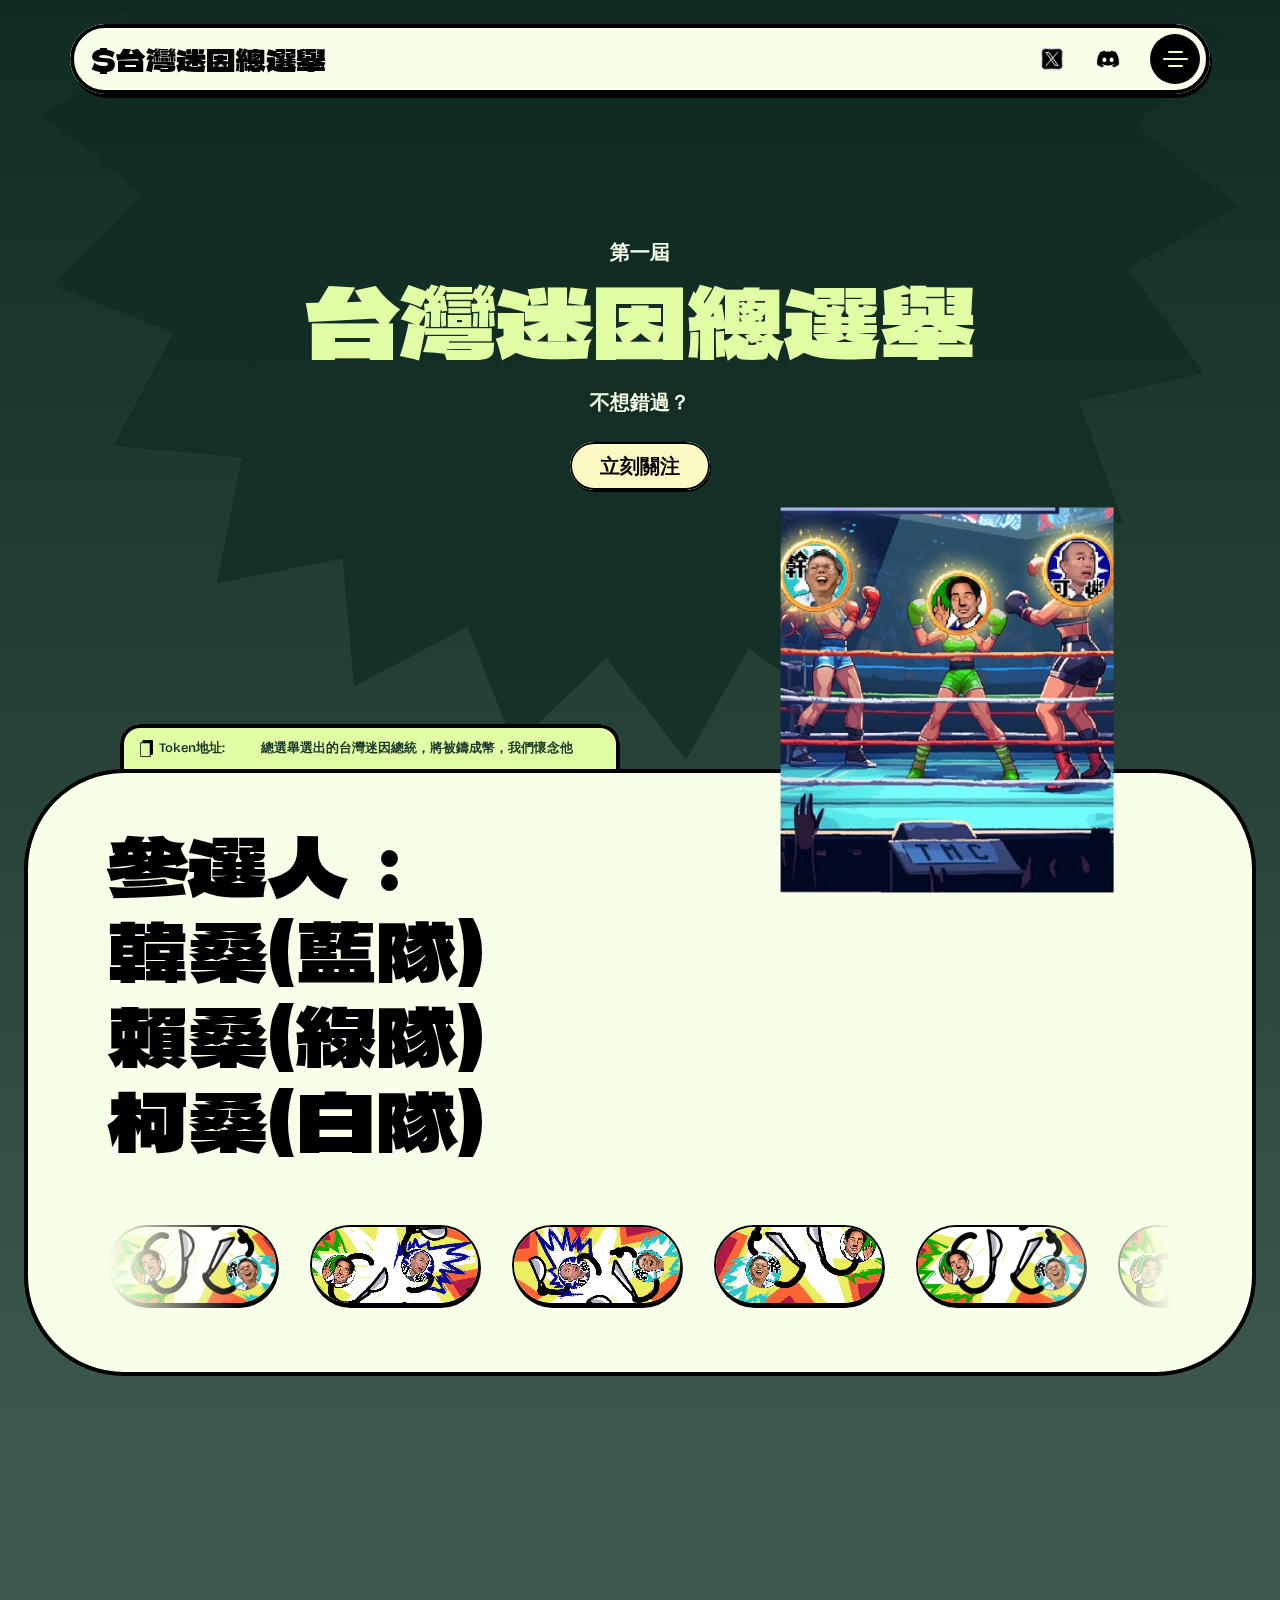
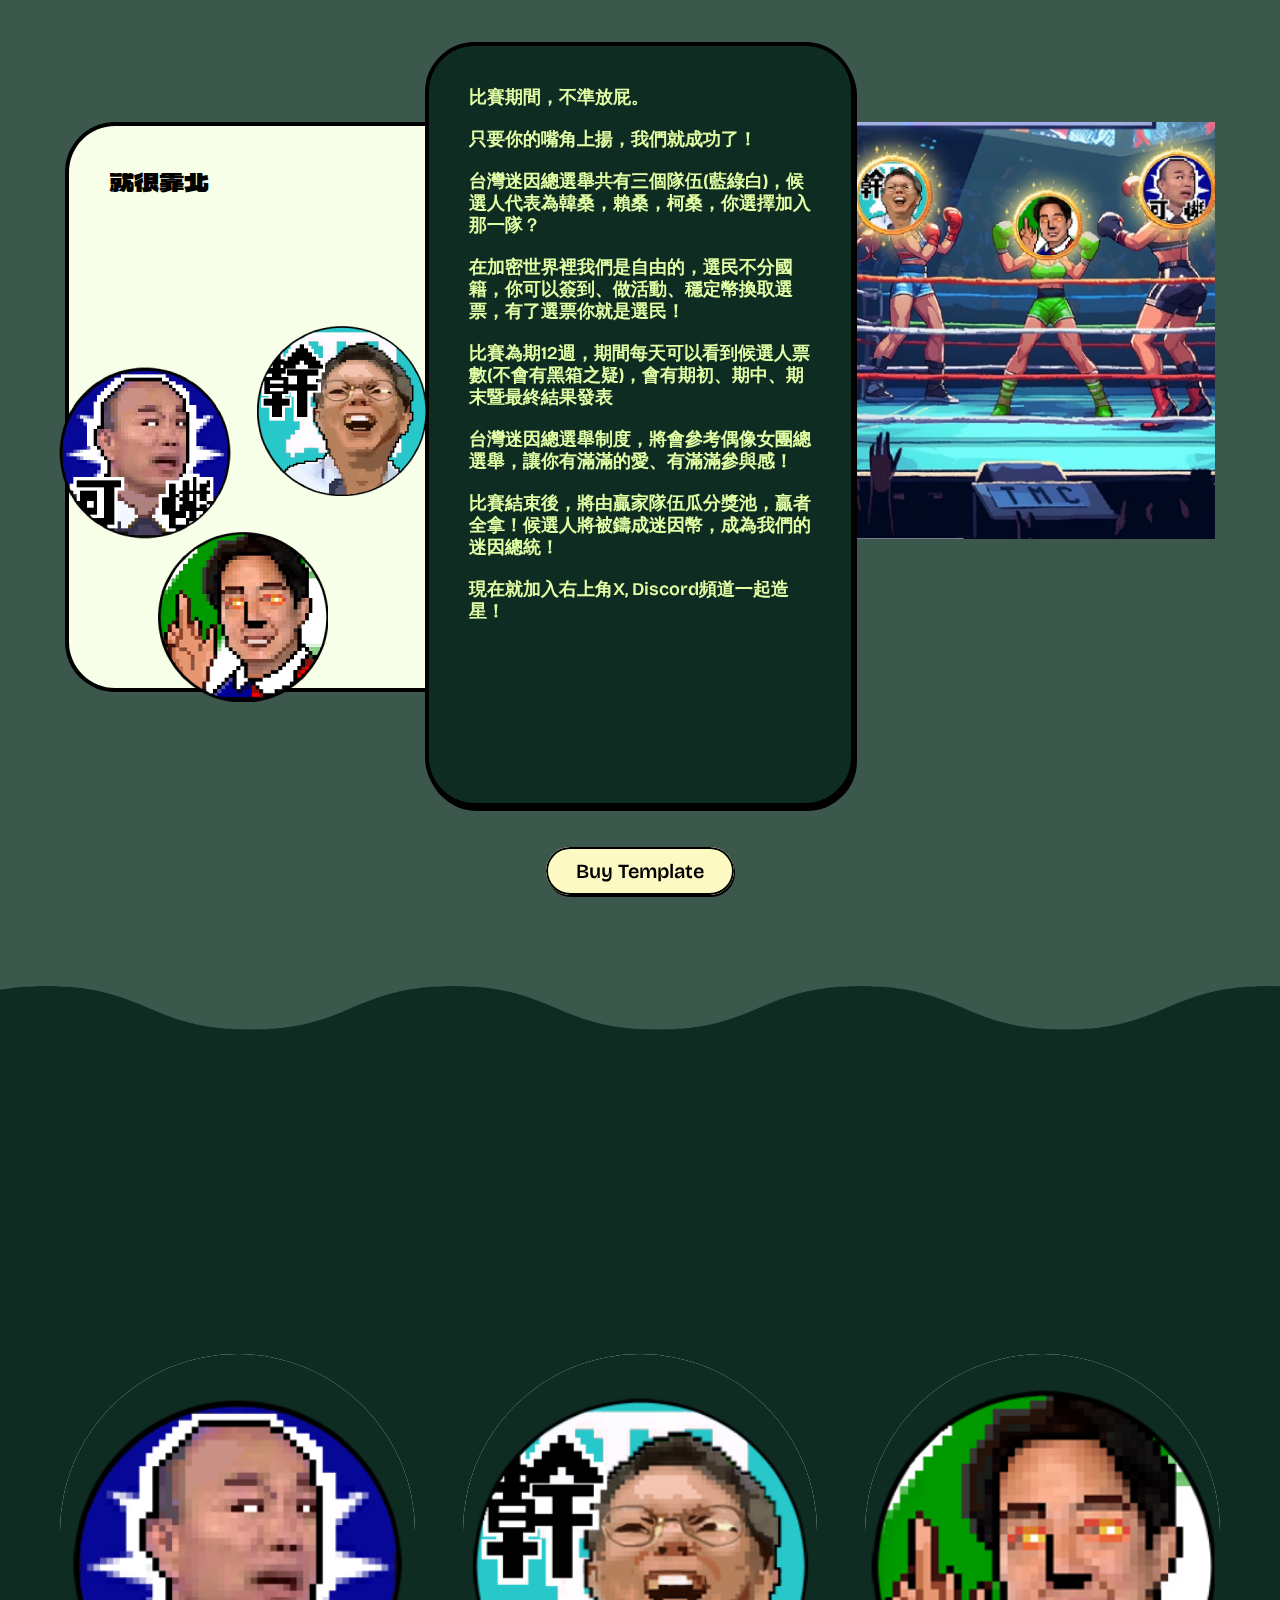
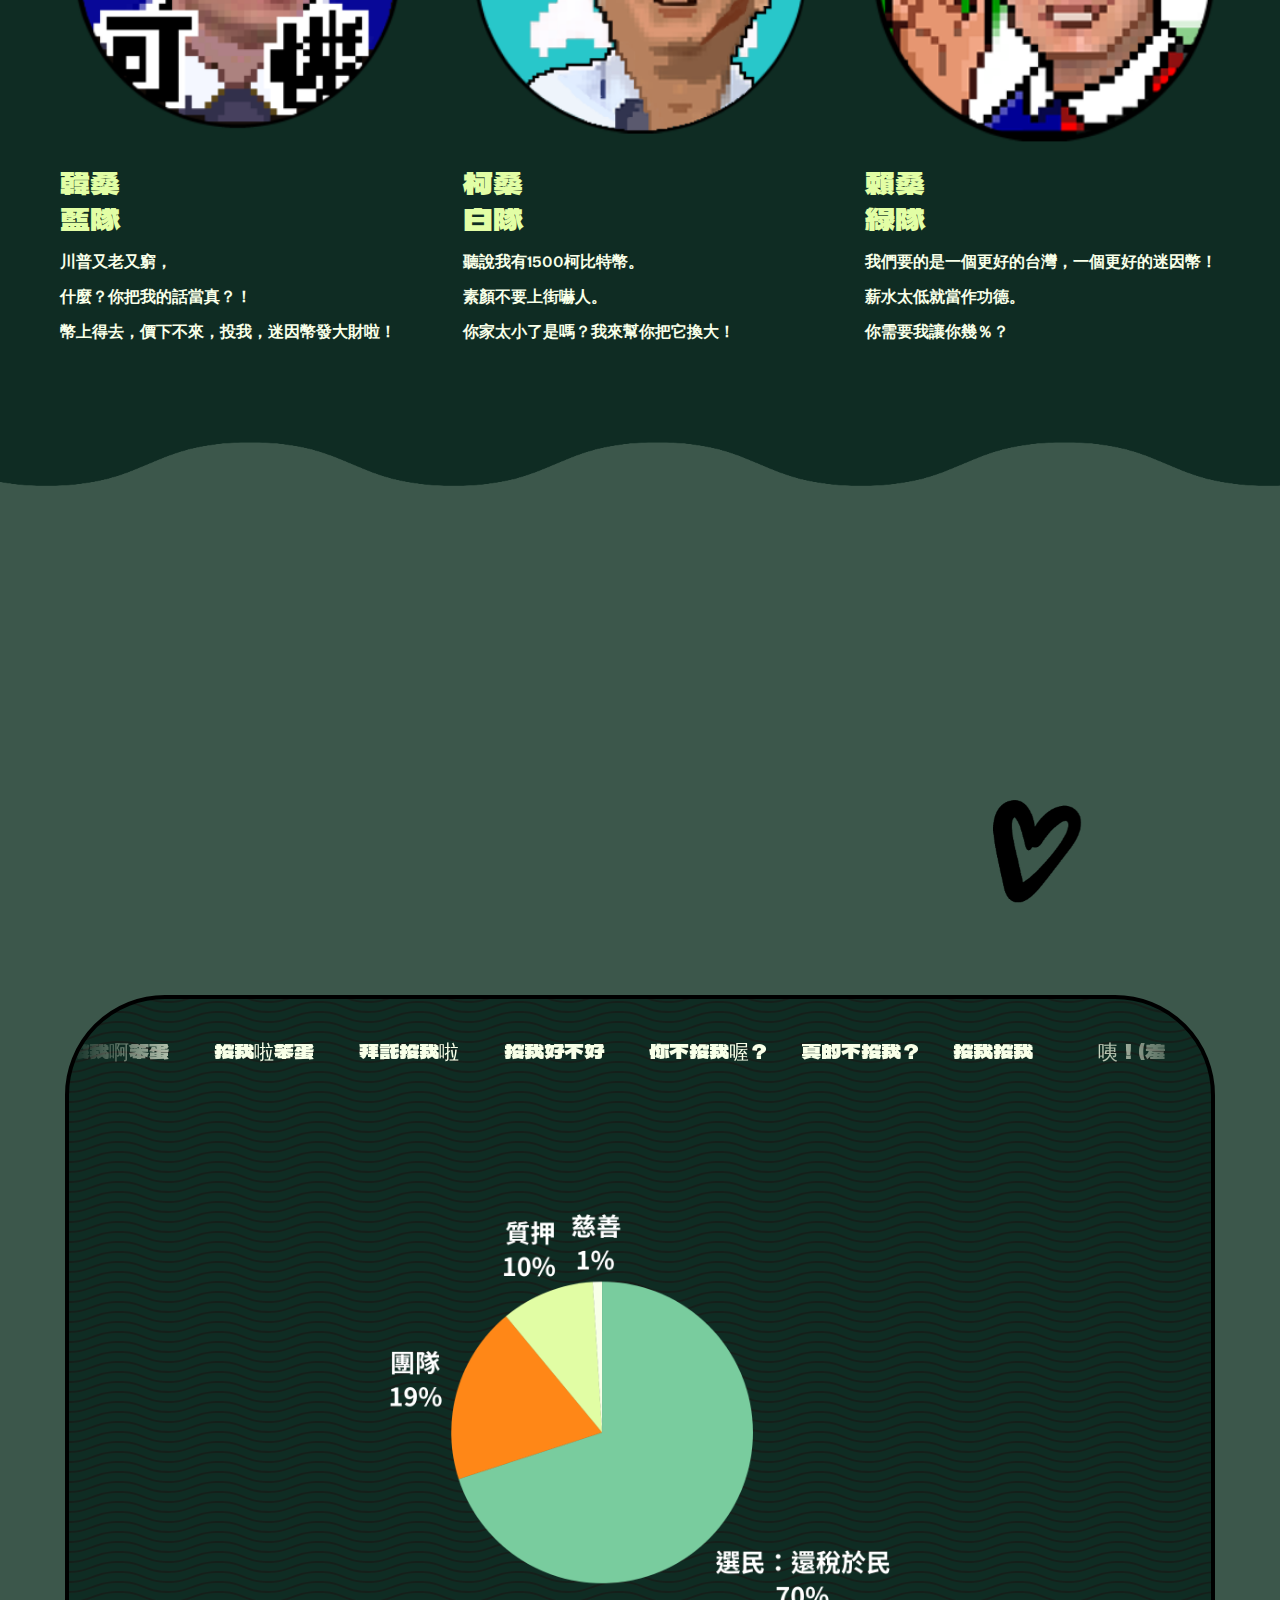
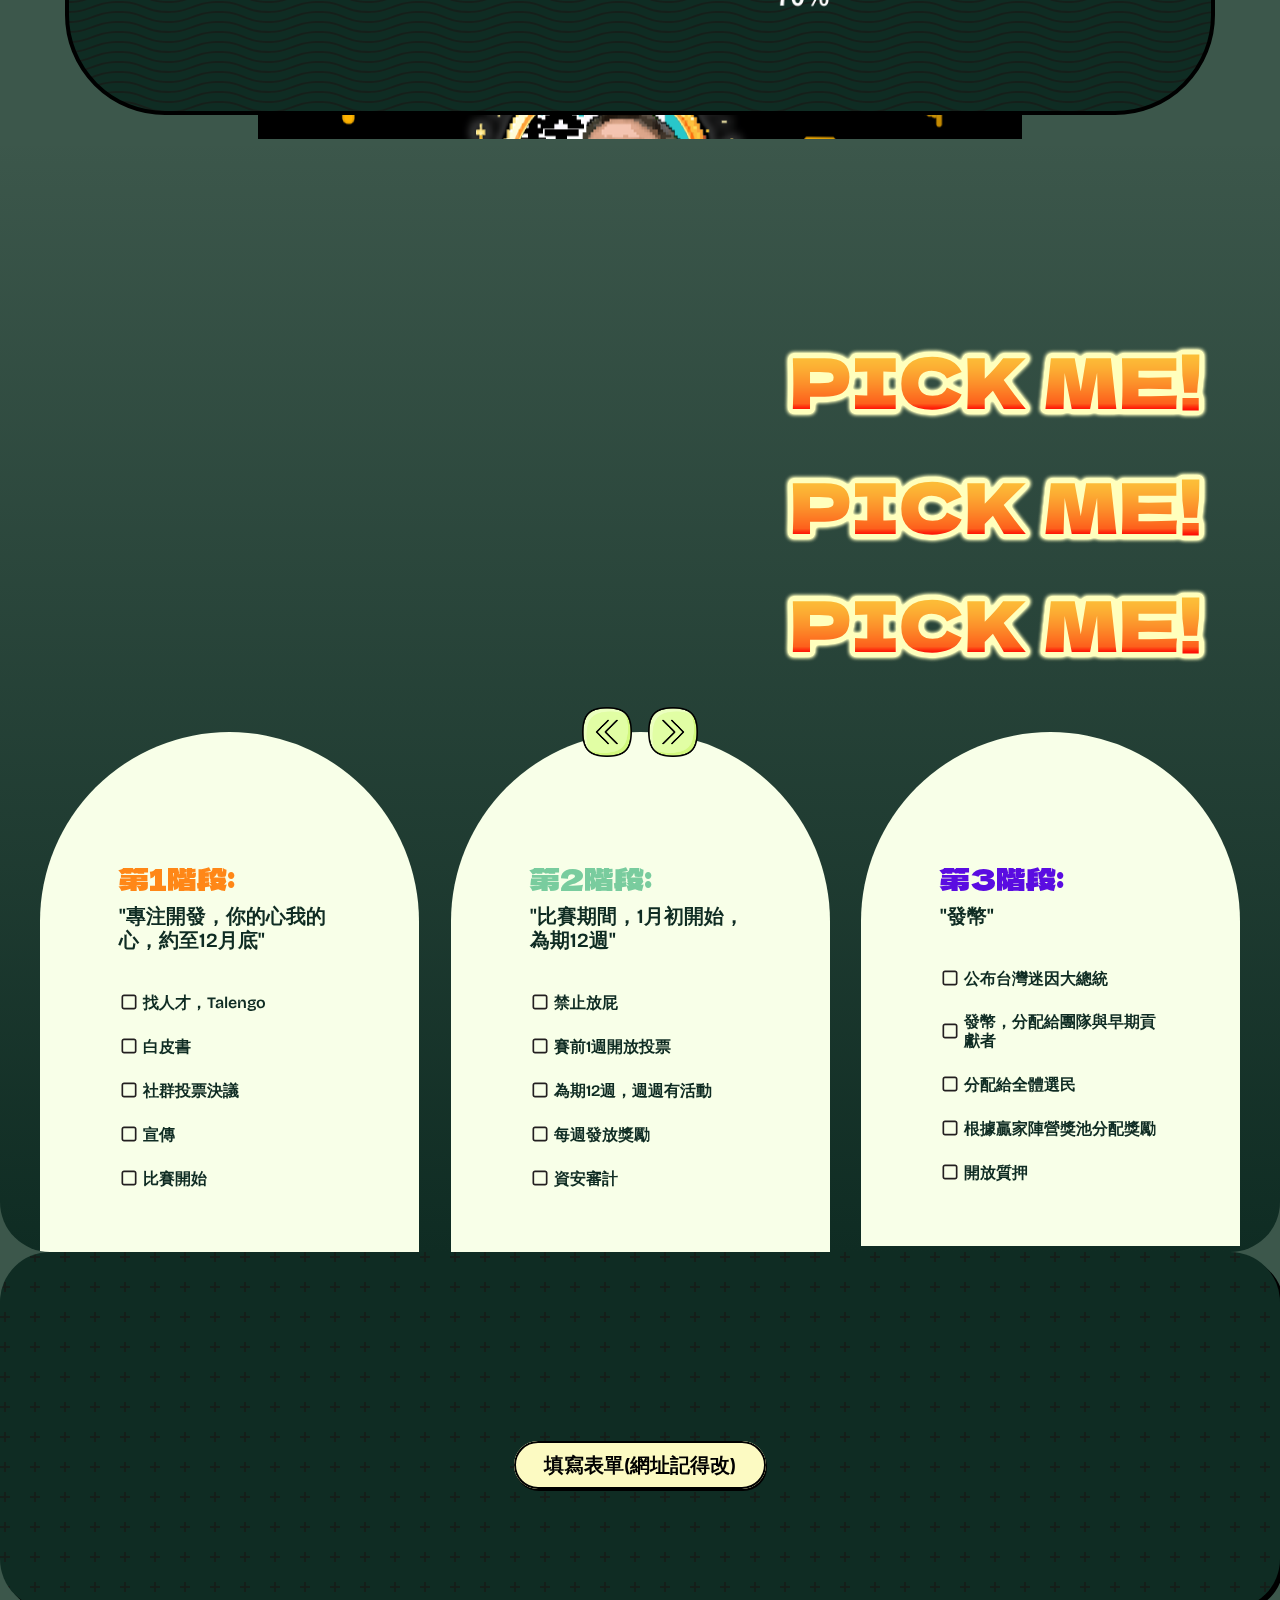
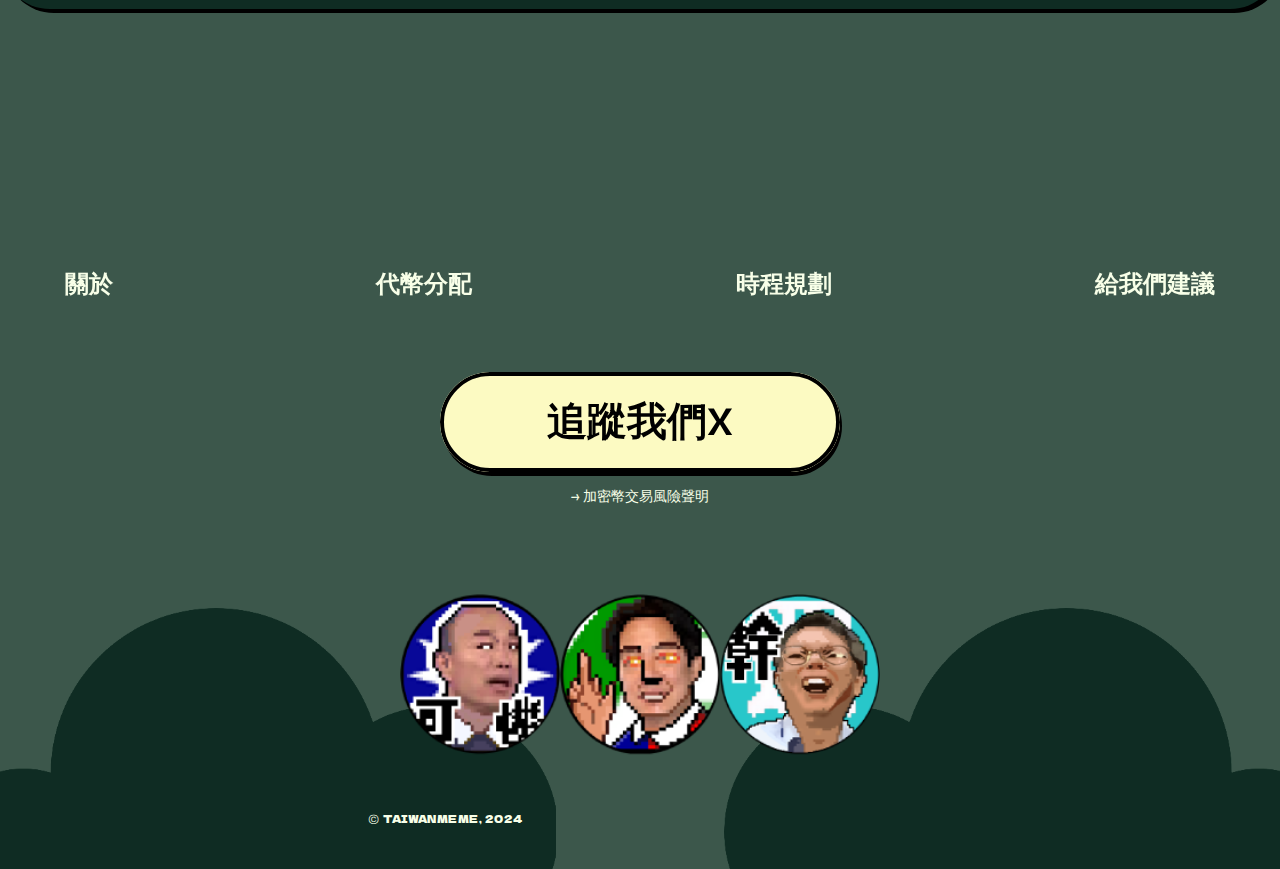
==== commit dc09edb1: "95% CH complete" ====
--- a/index.html
+++ b/index.html
@@ -11,7 +11,7 @@
     <link rel="icon" type="image/x-icon" href="./assets/img/favicon.avif">
 
     <!-- ===== Title ===== -->
-    <title>卍台灣迷因大賽卍</title>
+    <title>卍台灣迷因總選舉卍</title>
     
     <!-- ===== LineAwesome ===== -->
     <link rel="stylesheet" hrkef="assets/css/line-awesome.min.css">
@@ -41,7 +41,7 @@
         <header class="header_area">
             <div class="container">
                 <div class="header_wrap">
-                    <a href="#hero" class="logo">$台灣迷因</a>
+                    <a href="#hero" class="logo">$台灣迷因總選舉</a>
                     <!-- Start Nav -->
                     <div class="navArea">
                         <div class="social-link-wrap">
@@ -71,23 +71,18 @@
                 </div>
                 <nav class="memecoin-nav">
                     <div class="nav-links-wrap">
-                        <a href="#簡介" class="nav-link"><span>About</span></a>
-                        <a href="#Features" class="nav-link"><span>Features</span></a>
-                        <a href="#代幣分配" class="nav-link"><span>Tokenomics</span></a>
-                        <a href="#時程規劃p" class="nav-link"><span>Roadmap</span></a>
-                        <a href="#HowToBuy" class="nav-link"><span>How To Buy</span></a>
-                        <a href="#Faq" class="nav-link"><span>Faq</span></a>
+                        <a href="#About" class="nav-link"><span>簡介</span></a>
+                        <a href="#Tokenomics" class="nav-link"><span>代幣分配</span></a>
+                        <a href="#Roadmap" class="nav-link"><span>時程規劃</span></a>
+                        <a href="#Feedback" class="nav-link"><span>給我們建議</span></a>
                     </div>
                     <img src="assets/img/illustration-5.png" class="pouchfella">
                     <div class="social-link-wrap two">
-                        <a href="https://www.telegram.com" class="social-link" target="_blank">
-                            <img src="assets/img/telegram-2.png" alt="Telegram">
+                        <a href="https://x.com/TaiwanMemeX" class="social-link" target="_blank">
+                            <img src="assets/img/x.png" alt="Twitter">
                         </a>
-                        <a href="https://www.discord.com" class="social-link" target="_blank">
-                            <img src="assets/img/discord-2.png" alt="Discord">
-                        </a>
-                        <a href="https://www.notion.com" class="social-link" target="_blank">
-                            <img src="assets/img/notion-2.png" alt="Notion">
+                        <a href="https://discord.gg/kqNyMm8e" class="social-link" target="_blank">
+                            <img src="assets/img/discord.png" alt="Discord">
                         </a>
                     </div>
                 </nav>
@@ -106,16 +101,13 @@
             <!-- End Hero Pattern -->
             <div class="hero-contents">
                 <div class="hero-contents-wrap">
-                    <h6 class="sub-title" data-aos="fade-up" data-aos-duration="400">Introducing</h6>
+                    <h6 class="sub-title" data-aos="fade-up" data-aos-duration="400">第一屆</h6>
                     <div class="headlines">
-                        <h1 class="hero-title" data-aos="fade-up" data-aos-duration="600">memecoin</h1>
-                        <p class="describtion" data-aos="fade-up" data-aos-duration="700">The only cryptocurrency you
-                            will HODL till the next bear run.</p>
+                        <h1 class="hero-title" data-aos="fade-up" data-aos-duration="600">台灣迷因總選舉</h1>
+                        <p class="describtion" data-aos="fade-up" data-aos-duration="700">不想錯過？</p>
                         <div class="cta-wrap" data-aos="fade-up" data-aos-duration="800">
-                            <a href="https://themeforest.net/user/widethemes" target="_blank"
-                                class="primary-btn"><span>Buy
-                                    Template</span></a>
-                            <a href="#" class="secondery-btn">learn More</a>
+                            <a href=" https://x.com/TaiwanMemeX" target="_blank"
+                                class="primary-btn"><span>立刻關注</span></a>
                         </div>
                     </div>
                 </div>
@@ -126,23 +118,24 @@
                 <div class="gtItNw-img-wrap">
                     <div class="img-box">
                         <img src="assets/img/illustration-1.png">
-                        <img src="assets/img/caption.png" class="caption">
                     </div>
 
                 </div>
                 <div class="address">
                     <div class="address-wrap">
                         <img src="assets/img/copy.png">
-                        <span class="cpy-status">Token address: </span>
-                        <input type="text" class="cpy-text" value="0x532f27101965dd16442E59d40670FaF5eBB142E4"></input>
+                        <span class="cpy-status">Token地址: </span>
+                        <input type="text" class="cpy-text" value="總選舉選出的台灣迷因總統，將被鑄成幣，我們懷念他"></input>
                         <button id="cpyBtn"></button>
                     </div>
                 </div>
                 <!-- End Address -->
                 <div class="getItNow-wrap">
                     <div class="title-wrap">
-                        <h2 class="getItNow-title">Get it <img src="assets/img/shape-2.png"></h2>
-                        <h2 class="getItNow-title">now on:</h2>
+                        <h2 class="getItNow-title">參選人：</h2>
+                        <h2 class="getItNow-title">韓桑(藍隊)</h2>
+                        <h2 class="getItNow-title">賴桑(綠隊)</h2>
+                        <h2 class="getItNow-title">柯桑(白隊)</h2>
                     </div>
                     <div class="gtItNw-area">
                         <ul class="gtItNw-links-wrap">
@@ -171,12 +164,12 @@
 
 
         <!-- Start About -->
-        <section class="about-area" id="about">
-            <h2 class="sec-title" data-aos="fade-up" data-aos-duration="800">What is this about?</h2>
+        <section class="about-area" id="About">
+            <h2 class="sec-title" data-aos="fade-up" data-aos-duration="800">台灣迷因幣大賽是什麼?</h2>
             <div class="story-wrap">
                 <div class="story-headline">
                     <div class="stry-hdlin-title-wrap">
-                        <h4 class="stry-hdlin-title">Nothing is Impossible with memecoin</h4>
+                        <h4 class="stry-hdlin-title">就很靠北</h4>
                         <img src="assets/img/rocket.png" class="stry-illustration">
                     </div>
                 </div>
@@ -184,51 +177,36 @@
                 <div class="stry-description-video-wrap">
                     <div class="stry-description-wrap">
                         <div class="stry-description">
-                            <p>In the vibrant and ever-evolving world of cryptocurrency, where innovation and creativity
-                                reign supreme, there emerged a phenomenon that captured the hearts and minds of digital
-                                enthusiasts everywhere: Memecoin.</p>
-
-                            <p>It all began with a spark of inspiration, a playful nod to the internet culture that
-                                thrived on humor and satire. A group of visionary developers and meme enthusiasts came
-                                together with a shared passion for both cryptocurrency and the art of internet memes.
-                                They envisioned a platform that would combine these two seemingly disparate worlds into
-                                a harmonious symphony of laughter and digital currency.</p>
-
-                            <p>Thus, Memecoin was born – a revolutionary platform that empowered creators to unleash
-                                their imagination and bring their wildest meme-inspired dreams to life. It wasn't just
-                                about trading coins; it was about building communities, sparking conversations, and
-                                spreading joy through the power of memes.</p>
-                        </div>
-                        <a href="https://themeforest.net/user/widethemes" class="primary-btn"><span>Buy
+                            <p>比賽期間，不準放屁。</p>
+
+                            <p>只要你的嘴角上揚，我們就成功了！</p>
+
+                            <p>台灣迷因總選舉共有三個隊伍(藍綠白)，候選人代表為韓桑，賴桑，柯桑，你選擇加入那一隊？</p>
+
+                            <p>在加密世界裡我們是自由的，選民不分國籍，你可以簽到、做活動、穩定幣換取選票，有了選票你就是選民！</p>
+
+                            <p>比賽為期12週，期間每天可以看到候選人票數(不會有黑箱之疑)，會有期初、期中、期末暨最終結果發表</p>
+
+                            <p>台灣迷因總選舉制度，將會參考偶像女團總選舉，讓你有滿滿的愛、有滿滿參與感！</p>
+
+                            <p>比賽結束後，將由贏家隊伍瓜分獎池，贏者全拿！候選人將被鑄成迷因幣，成為我們的迷因總統！</p>
+
+                            <p>現在就加入右上角X, Discord頻道一起造星！</p>
+                        </div>
+                        <a href=" https://x.com/TaiwanMemeX" class="primary-btn"><span>Buy
                                 Template</span></a>
                     </div>
                     <div class="stry-video-wrap">
-                        <div class="stry-video">
-                            <iframe
-                                src="https://player.vimeo.com/video/345945892?muted=1&amp;autoplay=1&amp;autopause=0&amp;controls=0&amp;loop=1&amp;app_id=122963"
-                                frameborder="0" allow="autoplay; fullscreen; picture-in-picture; clipboard-write"
-                                style="position:absolute;top:0;left:-17px;width:100%;height:100%;"
-                                title="ISOMETRIC ILLUSTRATION" data-ready="true"></iframe>
-                            <button class="vid-ply-btn">
-                                <div class="vid-ply-icon">
-                                    <svg xmlns="http://www.w3.org/2000/svg" viewBox="0 0 384 512">
-                                        <path
-                                            d="M73 39c-14.8-9.1-33.4-9.4-48.5-.9S0 62.6 0 80V432c0 17.4 9.4 33.4 24.5 41.9s33.7 8.1 48.5-.9L361 297c14.3-8.7 23-24.2 23-41s-8.7-32.2-23-41L73 39z" />
-                                    </svg>
-                                </div>
-                                <span>Watch the video</span>
-                            </button>
-                        </div>
-                    </div>
-                    <a href="https://themeforest.net/user/widethemes" class="primary-btn"><span>Buy
-                            Template</span></a>
+                        <img src="assets/img/illustration-1.png">
+                    </div>
+                    <a href="https://x.com/TaiwanMemeX" class="primary-btn"><span>立刻關注</span></a>
                 </div>
             </div>
 
             <div class="full-scrn-vid-wrap">
                 <div class="full-scrn-vid">
                     <iframe
-                        src="https://player.vimeo.com/video/345945892?autoplay=1&muted=1&loop=1&autopause=0&controls=1"
+                        src="assets/img/gtItNw-img-1.png"
                         frameborder="0" allow="autoplay; fullscreen; picture-in-picture" allowfullscreen></iframe>
                     <button class="full-scrn-ext-btn">
                         <!-- <svg xmlns="http://www.w3.org/2000/svg" viewBox="0 0 384 512"><path d="M342.6 150.6c12.5-12.5 12.5-32.8 0-45.3s-32.8-12.5-45.3 0L192 210.7 86.6 105.4c-12.5-12.5-32.8-12.5-45.3 0s-12.5 32.8 0 45.3L146.7 256 41.4 361.4c-12.5 12.5-12.5 32.8 0 45.3s32.8 12.5 45.3 0L192 301.3 297.4 406.6c12.5 12.5 32.8 12.5 45.3 0s12.5-32.8 0-45.3L237.3 256 342.6 150.6z"/></svg> -->
@@ -250,9 +228,9 @@
         <section class="features-area" id="Features">
             <div class="container">
                 <div class="title-wrap" style="text-align: center;">
-                    <h6 class="sub-title" data-aos="fade-up" data-aos-duration="700">We got really</h6>
-                    <h2 class="getItNow-title shape" data-aos="fade-up" data-aos-duration="800">Strong</h2>
-                    <h2 class="getItNow-title" data-aos="fade-up" data-aos-duration="900">Foundation</h2>
+                    <h6 class="sub-title" data-aos="fade-up" data-aos-duration="700">第一屆台灣迷因總選舉</h6>
+                    <h2 class="getItNow-title shape" data-aos="fade-up" data-aos-duration="800">三位候選人</h2>
+                    <h2 class="getItNow-title" data-aos="fade-up" data-aos-duration="900">的政見</h2>
                 </div>
                 <!-- End Titles -->
                 <div class="features-wrap">
@@ -261,9 +239,10 @@
                             <img src="assets/img/foundation-1.png" alt="Foundation">
                         </div>
                         <div class="feature-contents">
-                            <h4>Strategic <br> Partnerships</h4>
-                            <p>Memecoin has forged strategic partnerships with leading players in the cryptocurrency
-                                industry, as well as with key influencers and platforms in the meme community.</p>
+                            <h4>韓桑 <br> 藍隊</h4>
+                            <p>川普又老又窮，</p>
+                            <p>什麼？你把我的話當真？！</p>
+                            <p>幣上得去，價下不來，投我，迷因幣發大財啦！</p>
                         </div>
                     </div>
                     <div class="feature">
@@ -271,9 +250,10 @@
                             <img src="assets/img/foundation-2.png" alt="Foundation">
                         </div>
                         <div class="feature-contents">
-                            <h4>Community <br> Support</h4>
-                            <p>Through active engagement, open communication, and collaborative initiatives, Memecoin
-                                fosters a strong sense of community spirit among its members.</p>
+                            <h4>柯桑 <br> 白隊</h4>
+                            <p>聽說我有1500柯比特幣。</p>
+                            <p>素顏不要上街嚇人。</p>
+                            <p>你家太小了是嗎？我來幫你把它換大！</p>
                         </div>
                     </div>
                     <div class="feature">
@@ -281,9 +261,10 @@
                             <img src="assets/img/foundation-3.png" alt="Foundation">
                         </div>
                         <div class="feature-contents">
-                            <h4>Growing <br> Ecosystem</h4>
-                            <p>With a growing network of users, developers, and investors, Memecoin offers unparalleled
-                                opportunities for collaboration, networking, and mutual support.</p>
+                            <h4>賴桑 <br> 綠隊</h4>
+                            <p>我們要的是一個更好的台灣，一個更好的迷因幣！</p>
+                            <p>薪水太低就當作功德。</p>
+                            <p>你需要我讓你幾％？</p>
                         </div>
                     </div>
 
@@ -296,8 +277,8 @@
         <!-- Start Tokenomics -->
         <section class="tokenomics-area" id="Tokenomics">
             <div class="title-wrap">
-                <h6 class="sub-title" data-aos="fade-up" data-aos-duration="700">It's always about that</h6>
-                <h2 class="getItNow-title" data-aos="fade-up" data-aos-duration="800">Tokenomics</h2>
+                <h6 class="sub-title" data-aos="fade-up" data-aos-duration="700">投我啊笨蛋</h6>
+                <h2 class="getItNow-title" data-aos="fade-up" data-aos-duration="800">代幣分配</h2>
             </div>
             <!-- End Title -->
             <div class="pikissuperstar">
@@ -310,31 +291,19 @@
 
             <div class="chart-wrap">
                 <ul class="gtItNw-links-wrap tokenomics-links-wrap">
-                    <li class="gtItNw-link tokenomic-link">Tokenoimcs</li>
-                    <li class="gtItNw-link tokenomic-link">Tokenoimcs</li>
-                    <li class="gtItNw-link tokenomic-link">Tokenoimcs</li>
-                    <li class="gtItNw-link tokenomic-link">Tokenoimcs</li>
-                    <li class="gtItNw-link tokenomic-link">Tokenoimcs</li>
-                    <li class="gtItNw-link tokenomic-link">Tokenoimcs</li>
-                    <li class="gtItNw-link tokenomic-link">Tokenoimcs</li>
-                    <li class="gtItNw-link tokenomic-link">Tokenoimcs</li>
+                    <li class="gtItNw-link tokenomic-link">投我啊笨蛋</li>
+                    <li class="gtItNw-link tokenomic-link">投我啦笨蛋</li>
+                    <li class="gtItNw-link tokenomic-link">拜託投我啦</li>
+                    <li class="gtItNw-link tokenomic-link">投我好不好</li>
+                    <li class="gtItNw-link tokenomic-link">你不投我喔？</li>
+                    <li class="gtItNw-link tokenomic-link">真的不投我？</li>
+                    <li class="gtItNw-link tokenomic-link">投我投我</li>
+                    <li class="gtItNw-link tokenomic-link">咦！(羞</li>
                 </ul>
                 <div class="chart-container">
-                    <canvas id="myPieChart"></canvas>
-                </div>
-                照%改
-                1.社群(所有選民，你只要有票，就是選民!):70%
-                2.開發團隊:19%
-                3.慈善:1%
-                4.質押:10%
-                照上放一個自己寫死的圓餅圖
-                <div class="chart-lengends-wrap">
-                    <div class="chrt-legend"><span>社群</span></div>
-                    <div class="chrt-legend"><span>質押</span></div>
-                    <div class="chrt-legend"><span>慈善</span></div>
-                    <div class="chrt-legend"><span>開發團隊</span></div>
-
-                </div>
+                    <img src="assets/img/token_piechart.png">
+                </div>
+                
             </div>
         </section>
         <!-- End Tokenomics -->
@@ -362,18 +331,18 @@
                                 <div class="stage-wrap">
                                     <div class="title-wrap">
                                         <h4 class="st-title orange">第1階段:</h4>
-                                        <span class="st-sub-title">"專注開發，你的心我的心"</span>
+                                        <span class="st-sub-title">"專注開發，你的心我的心，約至12月底"</span>
                                     </div>
                                     <ul class="events-wrap">
                                         <li class="rd-mp-event"><img
-                                                src="assets/img/event-present.svg"><span>找人才，Talengo</span></li>
-                                        <li class="rd-mp-event"><img src="assets/img/event-present.svg"><span>白皮書</span></li>
-                                        <li class="rd-mp-event"><img
-                                                src="assets/img/event-present.svg"><span>社群投票決議</span></li>
-                                        <li class="rd-mp-event"><img
-                                                src="assets/img/event-present.svg"><span>宣傳</span></li>
-                                        <li class="rd-mp-event"><img
-                                                src="assets/img/event-present.svg"><span>比賽開始</span></li>
+                                                src="assets/img/event-not-present.svg"><span>找人才，Talengo</span></li>
+                                        <li class="rd-mp-event"><img src="assets/img/event-not-present.svg"><span>白皮書</span></li>
+                                        <li class="rd-mp-event"><img
+                                                src="assets/img/event-not-present.svg"><span>社群投票決議</span></li>
+                                        <li class="rd-mp-event"><img
+                                                src="assets/img/event-not-present.svg"><span>宣傳</span></li>
+                                        <li class="rd-mp-event"><img
+                                                src="assets/img/event-not-present.svg"><span>比賽開始</span></li>
                                     </ul>
 
                                 </div>
@@ -385,19 +354,19 @@
                                 <div class="stage-wrap">
                                     <div class="title-wrap">
                                         <h4 class="st-title cyan">第2階段:</h4>
-                                        <span class="st-sub-title">"比賽期間"</span>
+                                        <span class="st-sub-title">"比賽期間，1月初開始，為期12週"</span>
                                     </div>
                                     <ul class="events-wrap">
                                         <li class="rd-mp-event"><img
-                                                src="assets/img/event-present.svg"><span>禁止放屁</span></li>
-                                        <li class="rd-mp-event"><img
-                                                src="assets/img/event-present.svg"><span>賽前1週開放投票</span></li>
-                                        <li class="rd-mp-event"><img
-                                                src="assets/img/event-present.svg"><span>為期12週，天天公布</span></li>
-                                        <li class="rd-mp-event"><img
-                                                src="assets/img/event-present.svg"><span>每週發放獎勵</span></li>
-                                        <li class="rd-mp-event"><img
-                                                src="assets/img/event-present.svg"><span>資安審計</span></li>
+                                                src="assets/img/event-not-present.svg"><span>禁止放屁</span></li>
+                                        <li class="rd-mp-event"><img
+                                                src="assets/img/event-not-present.svg"><span>賽前1週開放投票</span></li>
+                                        <li class="rd-mp-event"><img
+                                                src="assets/img/event-not-present.svg"><span>為期12週，週週有活動</span></li>
+                                        <li class="rd-mp-event"><img
+                                                src="assets/img/event-not-present.svg"><span>每週發放獎勵</span></li>
+                                        <li class="rd-mp-event"><img
+                                                src="assets/img/event-not-present.svg"><span>資安審計</span></li>
                                     </ul>
 
                                 </div>
@@ -413,11 +382,10 @@
                                     </div>
                                     <ul class="events-wrap">
                                         <li class="rd-mp-event"><img
-                                                src="assets/img/event-not-present.svg"><span>公布台灣迷因王</span></li>
+                                                src="assets/img/event-not-present.svg"><span>公布台灣迷因大總統</span></li>
                                         <li class="rd-mp-event"><img
                                                 src="assets/img/event-not-present.svg"><span>發幣，分配給團隊與早期貢獻者</span></li>
-                                        <li class="rd-mp-event"><img src="assets/img/event-not-present.svg"><span>Use
-                                                Cases</span></li>
+                                        <li class="rd-mp-event"><img src="assets/img/event-not-present.svg"><span>分配給全體選民</span></li>
                                         <li class="rd-mp-event"><img
                                                 src="assets/img/event-not-present.svg"><span>根據贏家陣營獎池分配獎勵</span></li>
                                         <li class="rd-mp-event"><img
@@ -464,116 +432,11 @@
         </section>
         <!-- End Road Map -->
 
-        <!-- Start How to Buy -->
-        <section class="hw-to-by-area" id="HowToBuy">
-            <div class="container">
-                <div class="headline-wrap">
-                    <div class="title-wrap">
-                        <h2 class="hero-title">How to buy?</h2>
-                    </div>
-                    <div class="img-box">
-                        <img src="assets/img/illustration-6.png">
-                    </div>
-                </div>
-                <!-- End Headline -->
-
-                <div class="prcs-and-promo">
-                    <div class="memecoin-promo">
-                        <div class="promo">
-                            <p class="promo-message">Have you gone through all of the steps before? Great! Then just hit
-                                the button down below and fill up your bag with memecoin right now.</p>
-                            <img src="assets/img/illustration-7.png" class="promo-img">
-                        </div>
-                        <a href="https://themeforest.net/user/widethemes" target="_blank"
-                            class="primary-btn promo-btn"><span>Buy Template</span></a>
-                    </div>
-                    <!-- End Promo -->
-                    <div class="prcs-wrap">
-                        <div class="prcs-contents">
-                            <div class="title-wrap">
-                                <span>Step <span class="prcs-stp-idx"></span>:</span>
-                                <h4 class="prcs-title"></h4>
-                            </div>
-                            <p class="description prcs"></p>
-                        </div>
-                        <div class="prcs-nav-wrap">
-                            <button class="secondery-btn prcsNext">next step</button>
-                            <ul class="prcs-nav"></ul>
-                        </div>
-                    </div>
-
-                </div>
-            </div>
-        </section>
-        <!-- End How to Buy -->
-
         <!-- Start Faq -->
-        <section class="faq-area" id="Faq">
-            <h2 class="getItNow-title aos-init aos-animate" data-aos="fade-up" data-aos-duration="800">Got Some Faq?
-            </h2>
-            <ul class="faq-wrap">
-                <li class="faq">
-                    <div class="faq-content-wrap">
-                        <img src="assets/img/plus.svg">
-                        <div class="q-and-a-wrap">
-                            <h6 class="faq-q">What is memecoin and how does it work?</h6>
-                            <p class="faq-a">Memecoin is a fictional cryptocurrency that is showcased in this Framer
-                                template.</p>
-                        </div>
-                    </div>
-                </li>
-                <li class="faq">
-                    <div class="faq-content-wrap">
-                        <img src="assets/img/plus.svg">
-                        <div class="q-and-a-wrap">
-                            <h6 class="faq-q">Where can I buy memecoin template?</h6>
-                            <p class="faq-a">You can buy this template directly from my lemonsqueezy store
-                                hoffe.lemonsqueezy.com</p>
-                        </div>
-                    </div>
-                </li>
-                <li class="faq">
-                    <div class="faq-content-wrap">
-                        <img src="assets/img/plus.svg">
-                        <div class="q-and-a-wrap">
-                            <h6 class="faq-q">What makes Memecoin unique compared to other templates?</h6>
-                            <p class="faq-a">Memecoin is a vibrant landing page template designed for meme based
-                                cryptocurrencies, which are hard to find on the market right now.</p>
-                        </div>
-                    </div>
-                </li>
-                <li class="faq">
-                    <div class="faq-content-wrap">
-                        <img src="assets/img/plus.svg">
-                        <div class="q-and-a-wrap">
-                            <h6 class="faq-q">How can I edit Memecoin template?</h6>
-                            <p class="faq-a">If you are new to editing Framer templates, feel free to contact me at
-                                hello@hoffe.design or jump right into the framer community, where you can find answers
-                                to your questions.</p>
-                        </div>
-                    </div>
-                </li>
-                <li class="faq">
-                    <div class="faq-content-wrap">
-                        <img src="assets/img/plus.svg">
-                        <div class="q-and-a-wrap">
-                            <h6 class="faq-q">What are the potential risks associated with investing in Memecoin?</h6>
-                            <p class="faq-a">Memecoin is a fictional cryptocurrency, so investing in it is not possible.
-                            </p>
-                        </div>
-                    </div>
-                </li>
-                <li class="faq">
-                    <div class="faq-content-wrap">
-                        <img src="assets/img/plus.svg">
-                        <div class="q-and-a-wrap">
-                            <h6 class="faq-q">Are there any other templates for web3 websites?</h6>
-                            <p class="faq-a">Yes. I created few more templates focused on web3 projects. You can find
-                                them at hoffe.lemonsqueezy.com</p>
-                        </div>
-                    </div>
-                </li>
-            </ul>
+        <section class="faq-area" id="Feedback">
+            <h2 class="getItNow-title aos-init aos-animate" data-aos="fade-up" data-aos-duration="800">想加入團隊？</h2>
+            <a href="https://discord.gg/kqNyMm8e" class="primary-btn"><span>填寫表單(網址記得改)</span></a>
+            
         </section>
         <!-- End Faq -->
 
@@ -584,21 +447,19 @@
             </div>
 
             <div class="footer-links-wrap">
-                <a href="#about" class="footer-link">About</a>
-                <a href="#Features" class="footer-link">Features</a>
-                <a href="#Tokenomics" class="footer-link">Tokenomics</a>
-                <a href="#Roadmap" class="footer-link">Roadmap</a>
-                <a href="#HowToBuy" class="footer-link">How to Buy</a>
-                <a href="#Faq" class="footer-link">FAQ</a>
+                <a href="#About" class="footer-link">關於</a>
+                <a href="#Tokenomics" class="footer-link">代幣分配</a>
+                <a href="#Roadmap" class="footer-link">時程規劃</a>
+                <a href="#Feedback" class="footer-link">給我們建議</a>
             </div>
 
             <!-- End Footer-Links -->
 
             <div class="cta-wrap-two">
-                <a href="https://themeforest.net/user/widethemes" target="_blank"
-                    class="primary-btn promo-btn"><span>Buy Template</span></a>
+                <a href=" https://x.com/TaiwanMemeX" target="_blank"
+                    class="primary-btn promo-btn"><span>追蹤我們X</span></a>
                 <button class="CTRP-btn">
-                    <p>→ Cryptocurrency Trading Risk Policy</p>
+                    <p>→ 加密幣交易風險聲明</p>
                 </button>
                 <div class="CTRP-wrap">
                     <div class="CTRP-contents-wrap">
@@ -677,13 +538,13 @@
                         </div>
                         <div>
                             <span class="policy-sub-title">10. Use at Your Own Risk</span>
-                            <p class="policy-description">You acknowledge that you are using [Your Website Name]'s
+                            <p class="policy-description">You acknowledge that you are using TaiwanMeme's
                                 services at your own risk, understanding the volatile nature of the cryptocurrency
                                 market.</p>
                         </div>
                         <div>
                             <span class="policy-sub-title">Conclusino:</span>
-                            <p class="policy-description">By using [Your Website Name], you acknowledge that you have
+                            <p class="policy-description">By using TaiwanMeme.com, you acknowledge that you have
                                 read, understood, and agreed to the terms of this Cryptocurrency Trading Risk Disclosure
                                 Policy. If you have any questions or require further clarification, please contact us
                                 directly before using our services.</p>
@@ -708,15 +569,12 @@
                 <span class="cpy">
                     <span style="opacity: 0; visibility: hidden;">Widi</span>
                     &#169;
-                    <span>memecoin, 2024</span></span>
+                    <span>TaiwanMeme, 2024</span></span>
                 </span>
 
                 <div class="cpy-img">
                     <img src="assets/img/illustration-4.png">
                 </div>
-
-                <a href="https://themeforest.net/user/widethemes" target="_blank" class="design-by">Designed by
-                    WideThemes</a>
 
             </div>
 
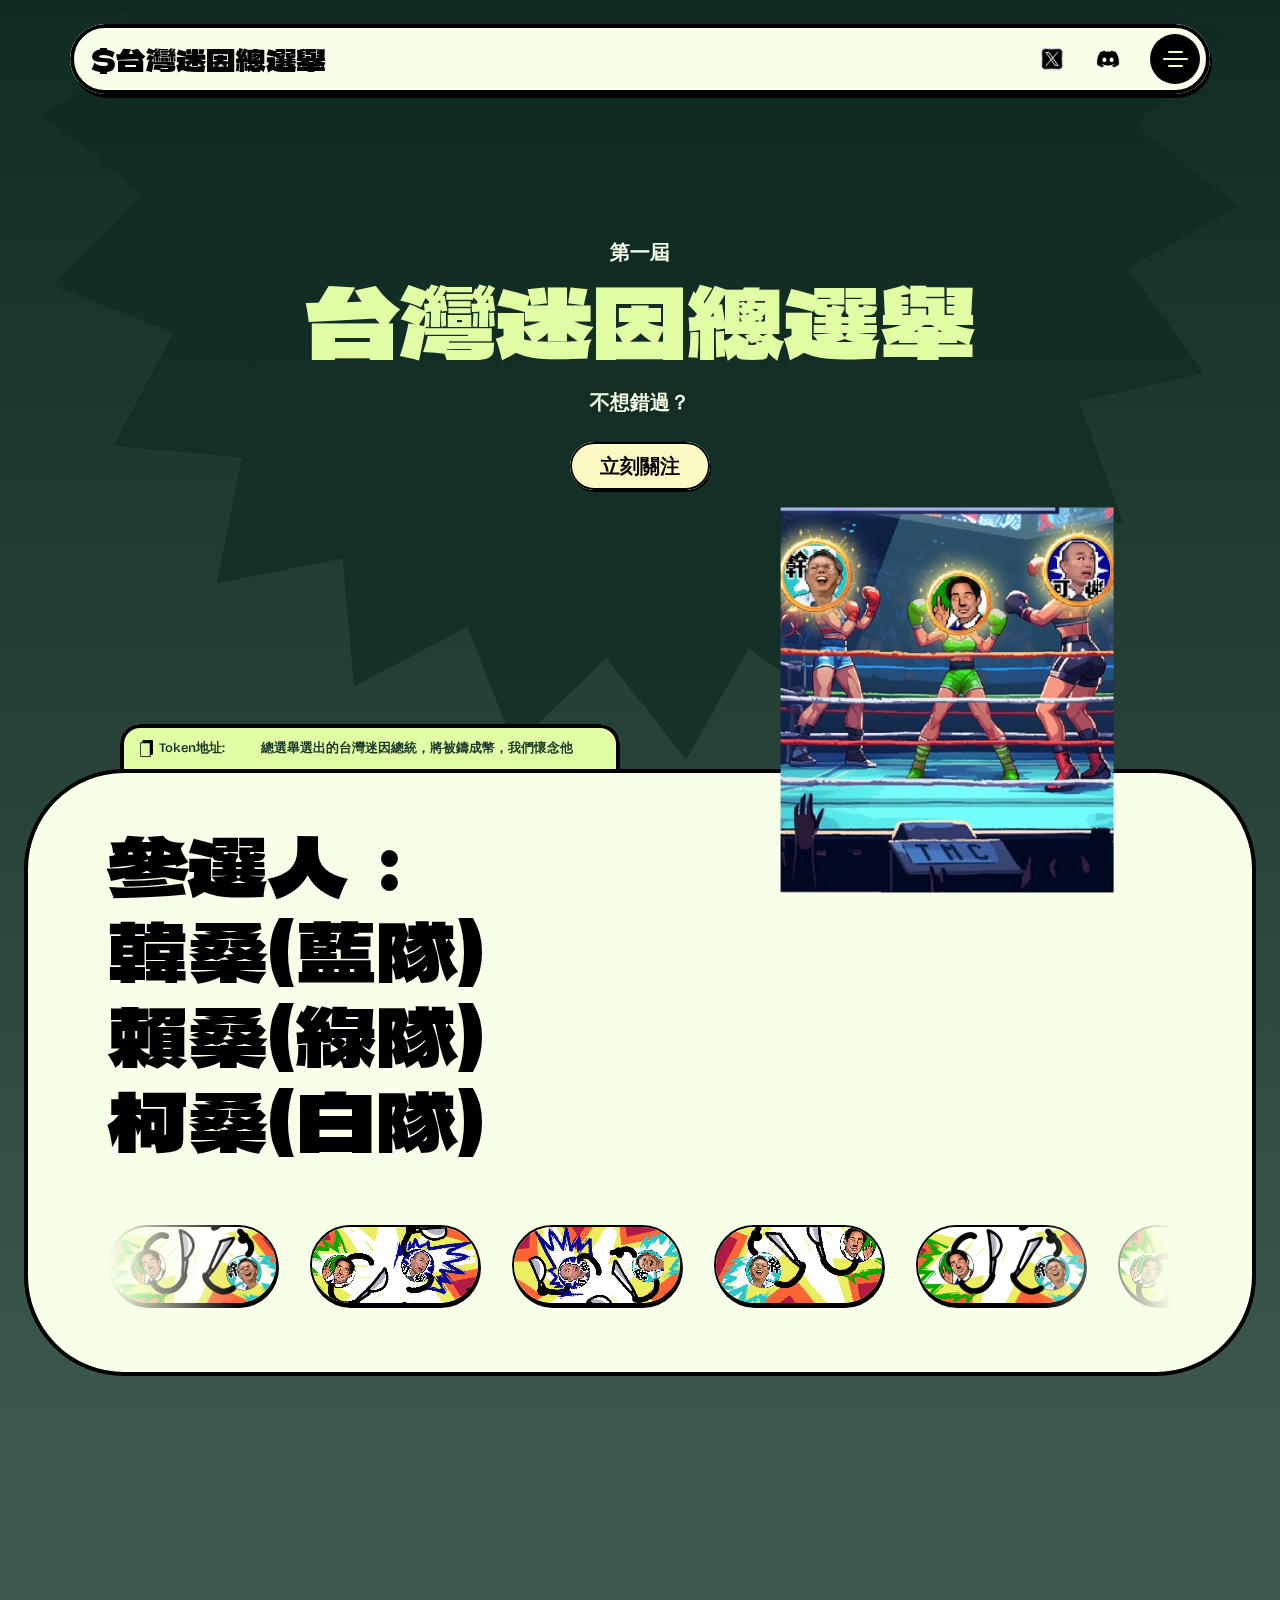
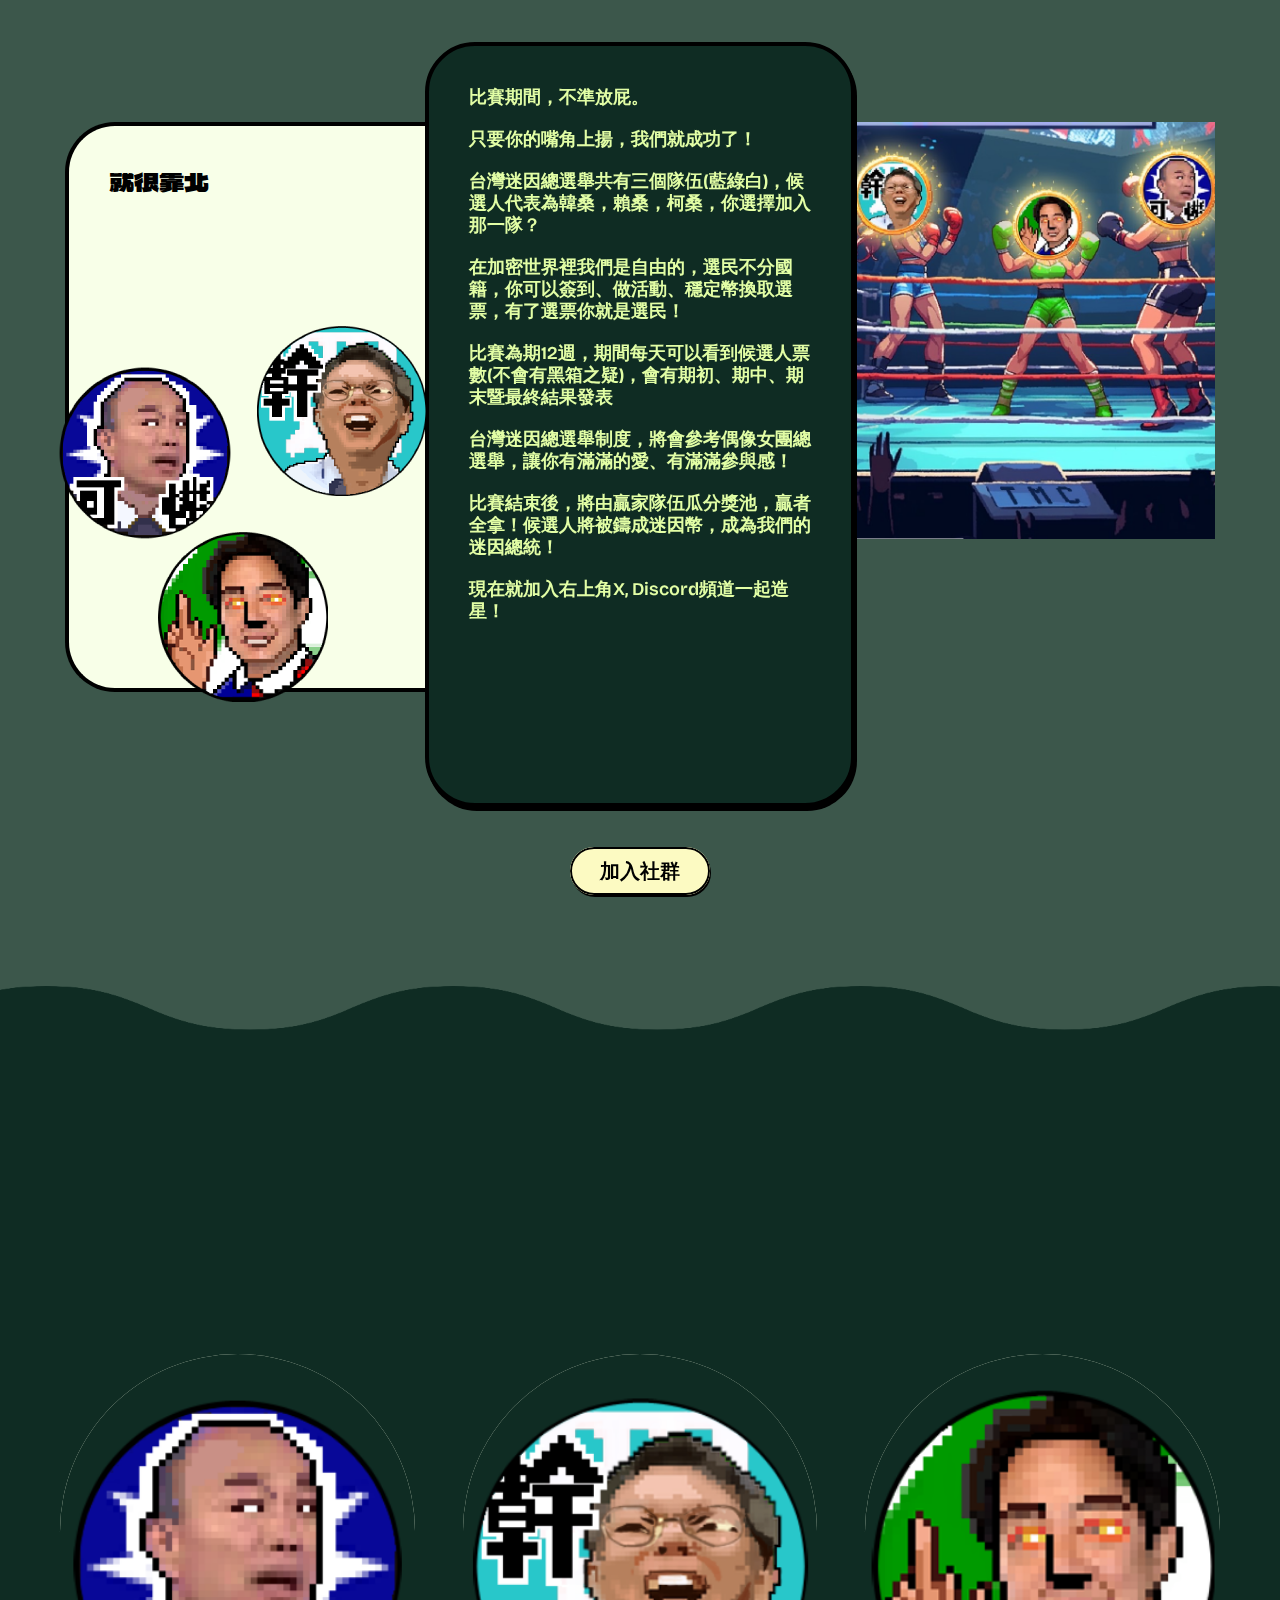
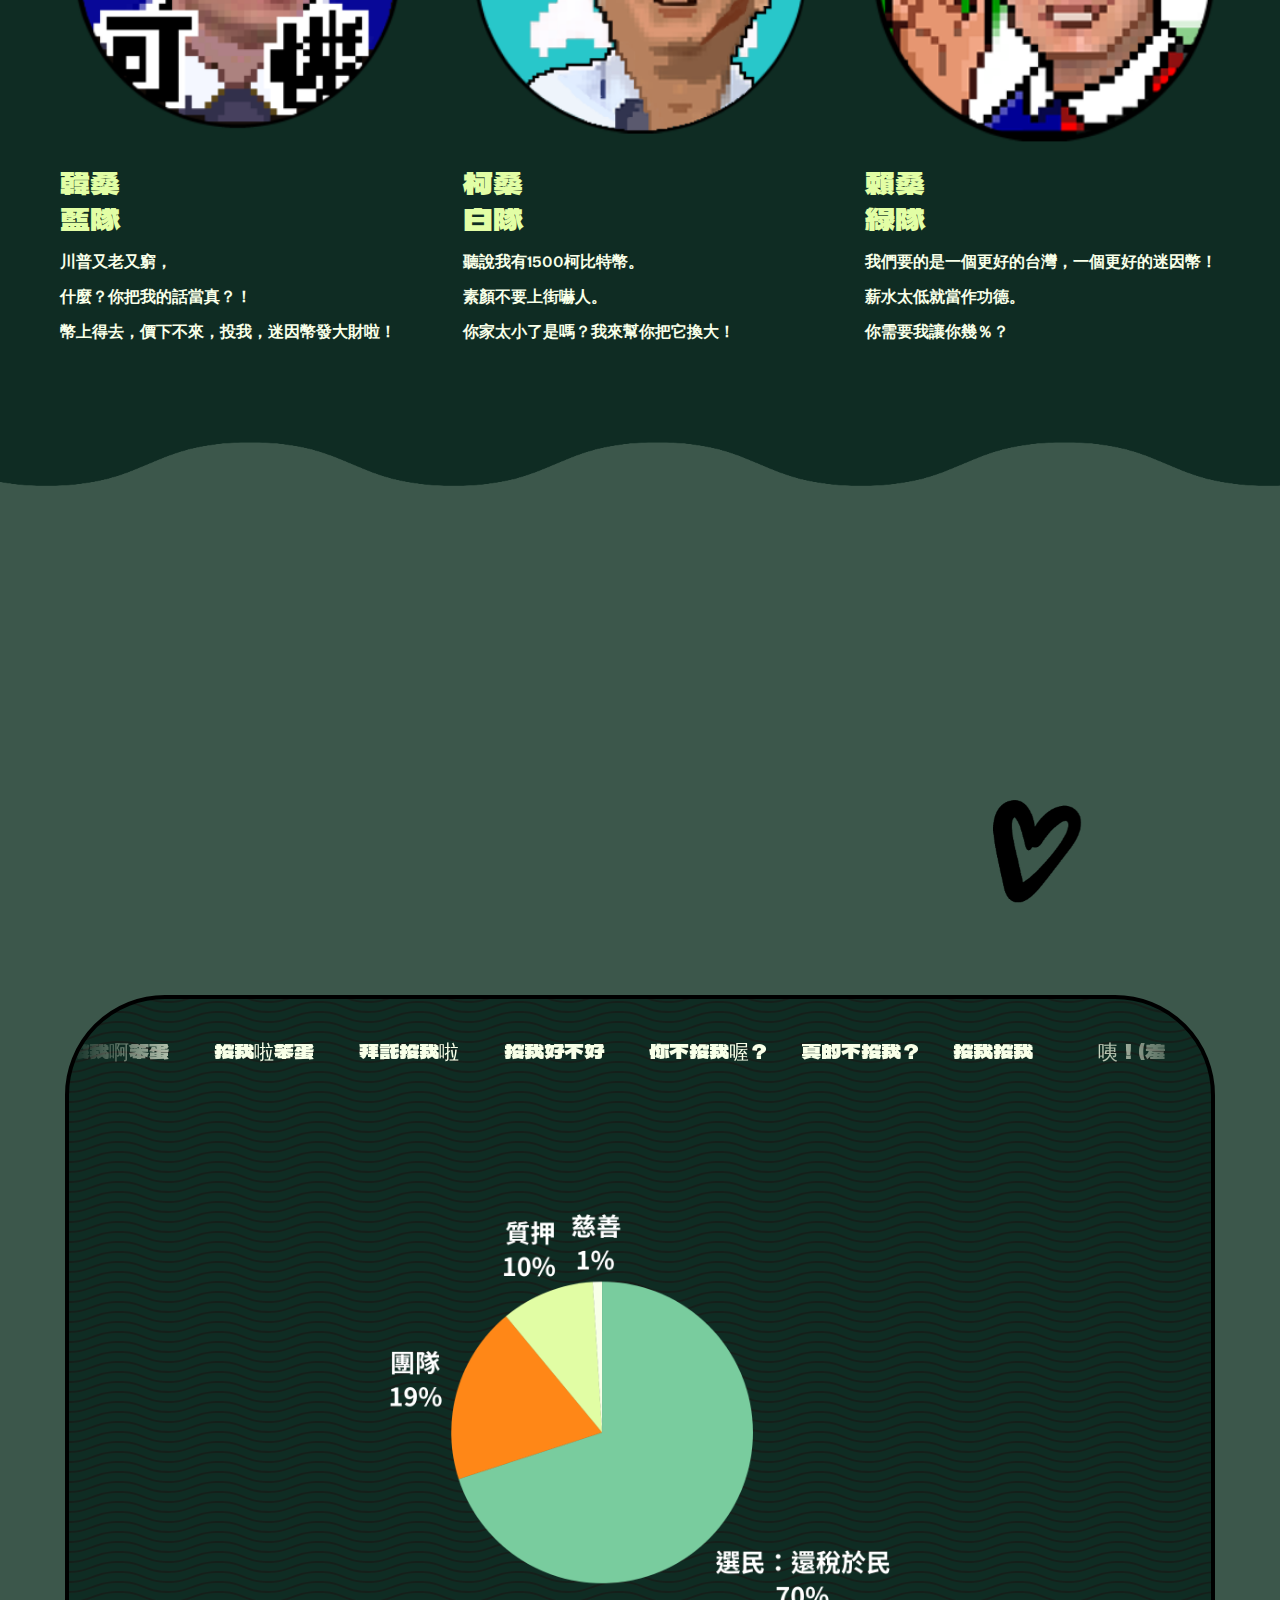
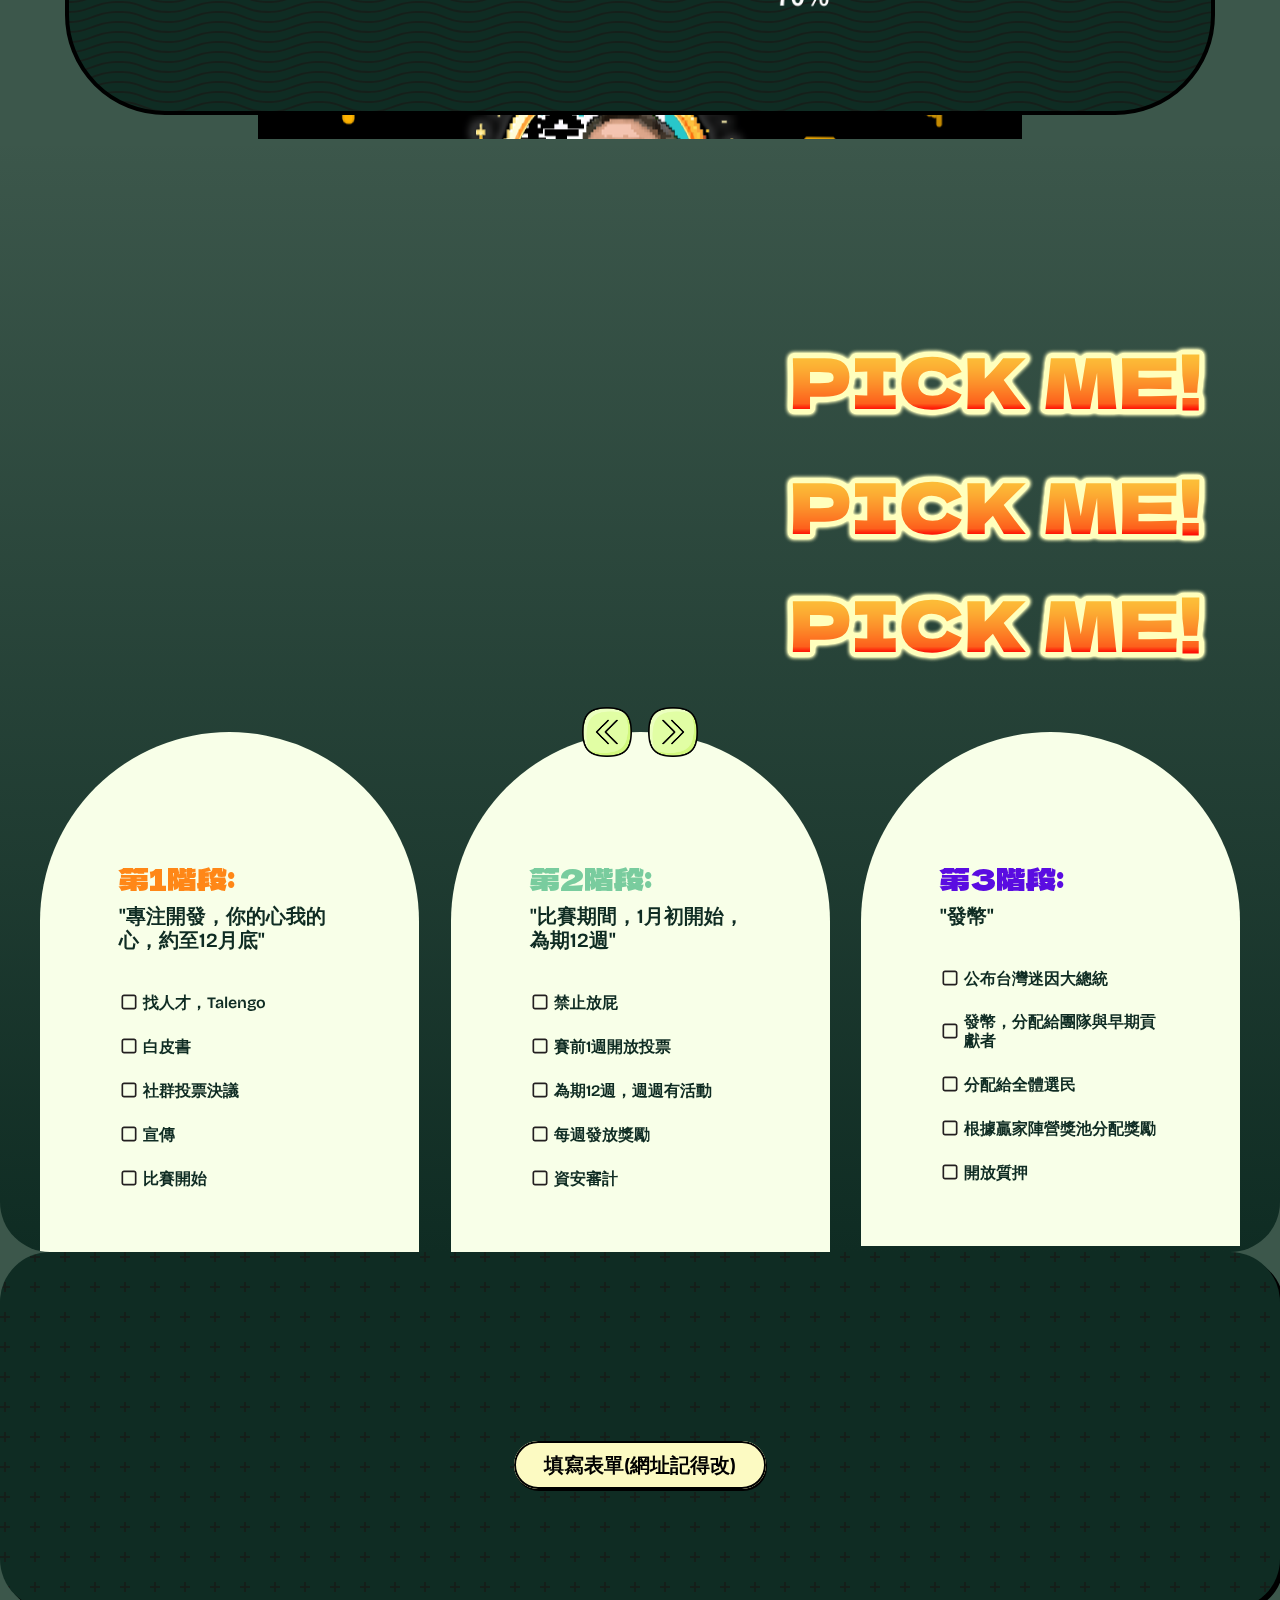
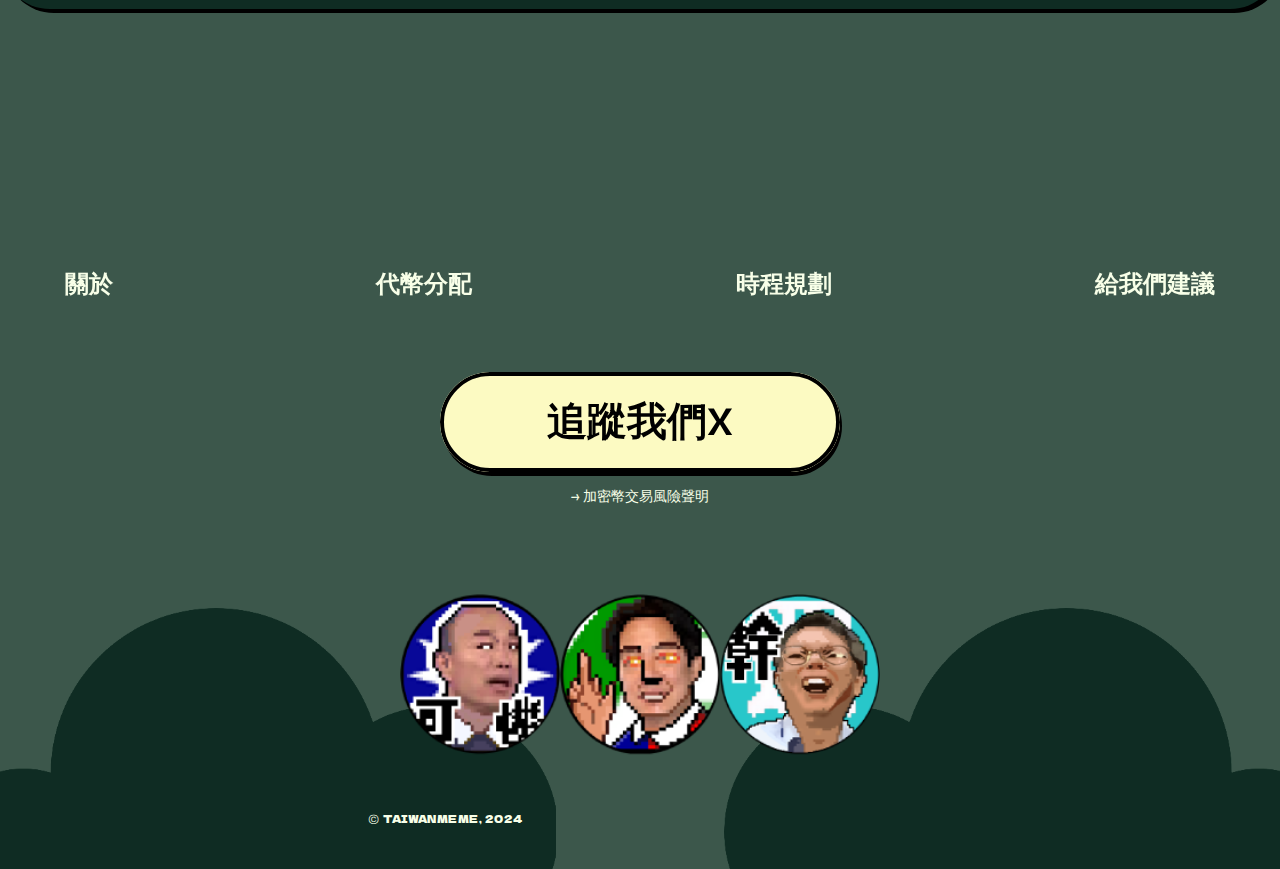
==== commit 8302b6a6: "eng tmp" ====
--- a/index.html
+++ b/index.html
@@ -193,8 +193,7 @@
 
                             <p>現在就加入右上角X, Discord頻道一起造星！</p>
                         </div>
-                        <a href=" https://x.com/TaiwanMemeX" class="primary-btn"><span>Buy
-                                Template</span></a>
+                        <a href="https://discord.gg/kqNyMm8e" class="primary-btn"><span>加入社群</span></a>
                     </div>
                     <div class="stry-video-wrap">
                         <img src="assets/img/illustration-1.png">
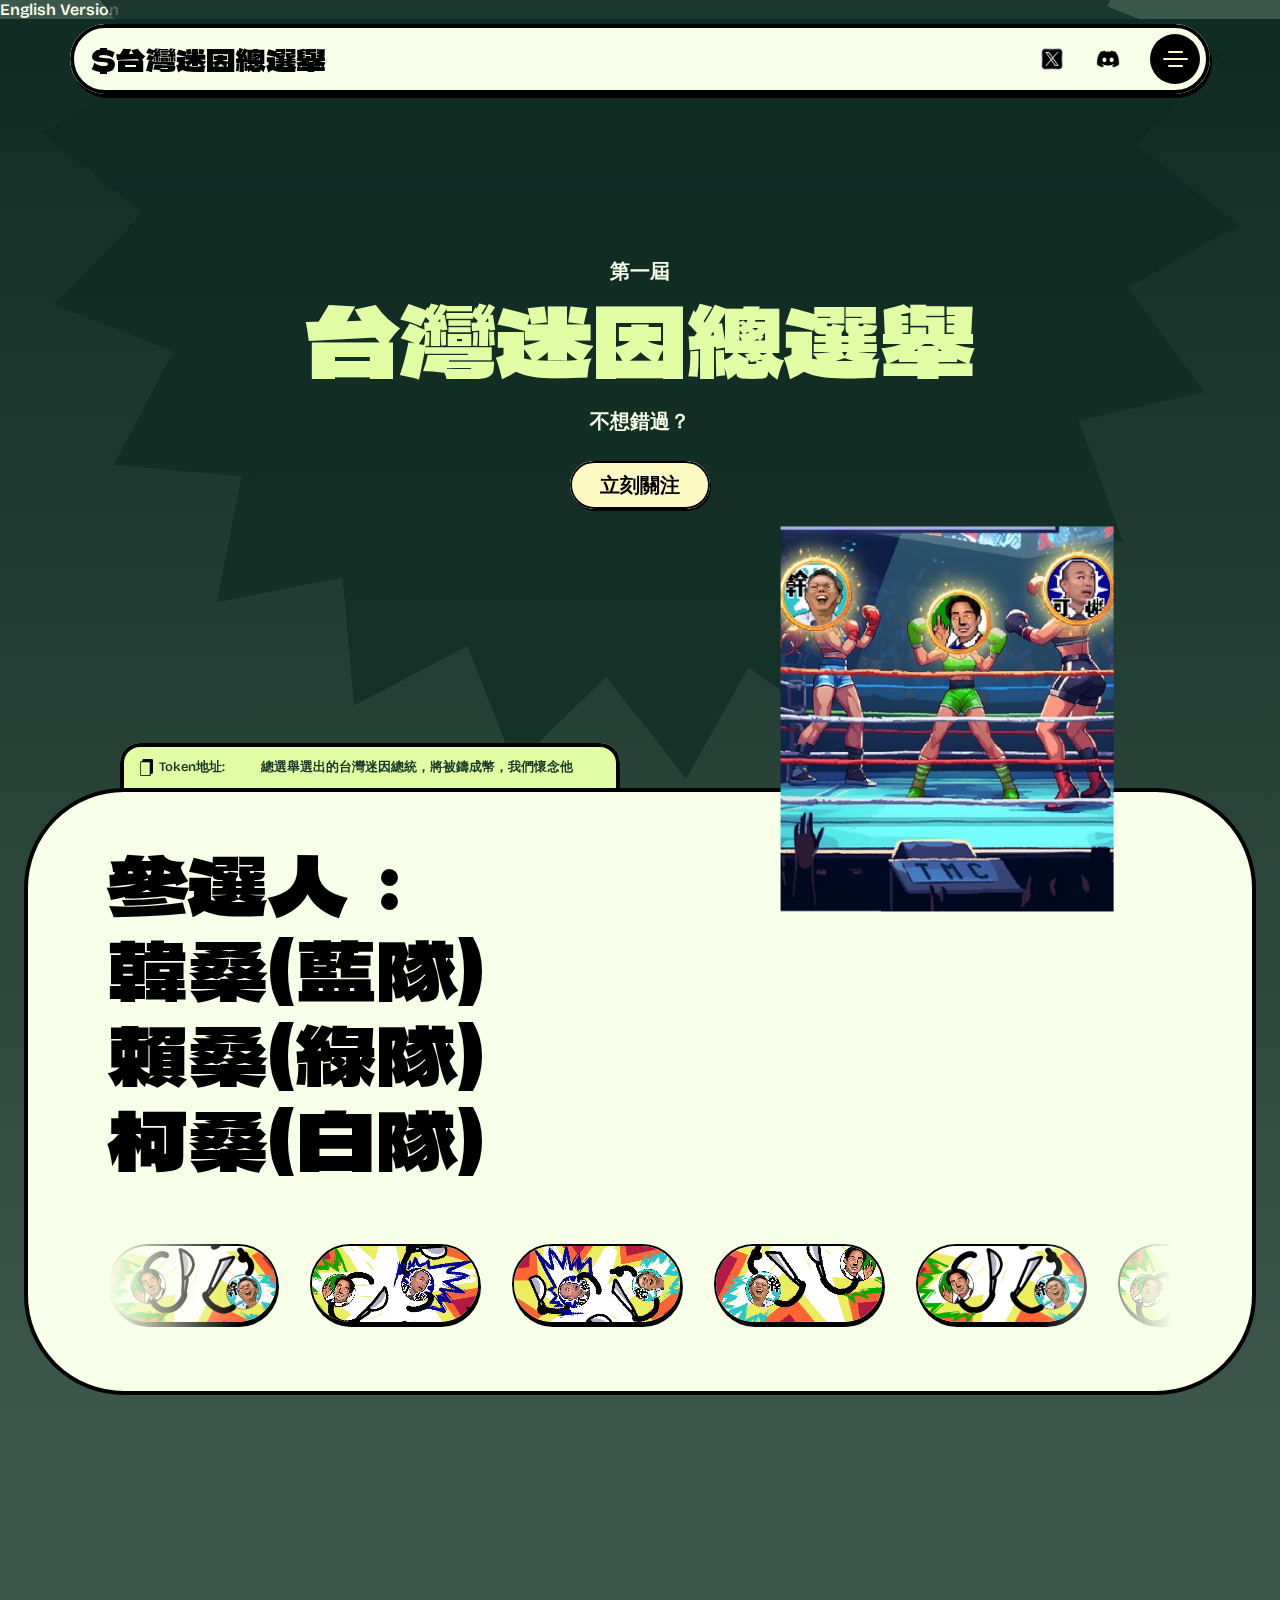
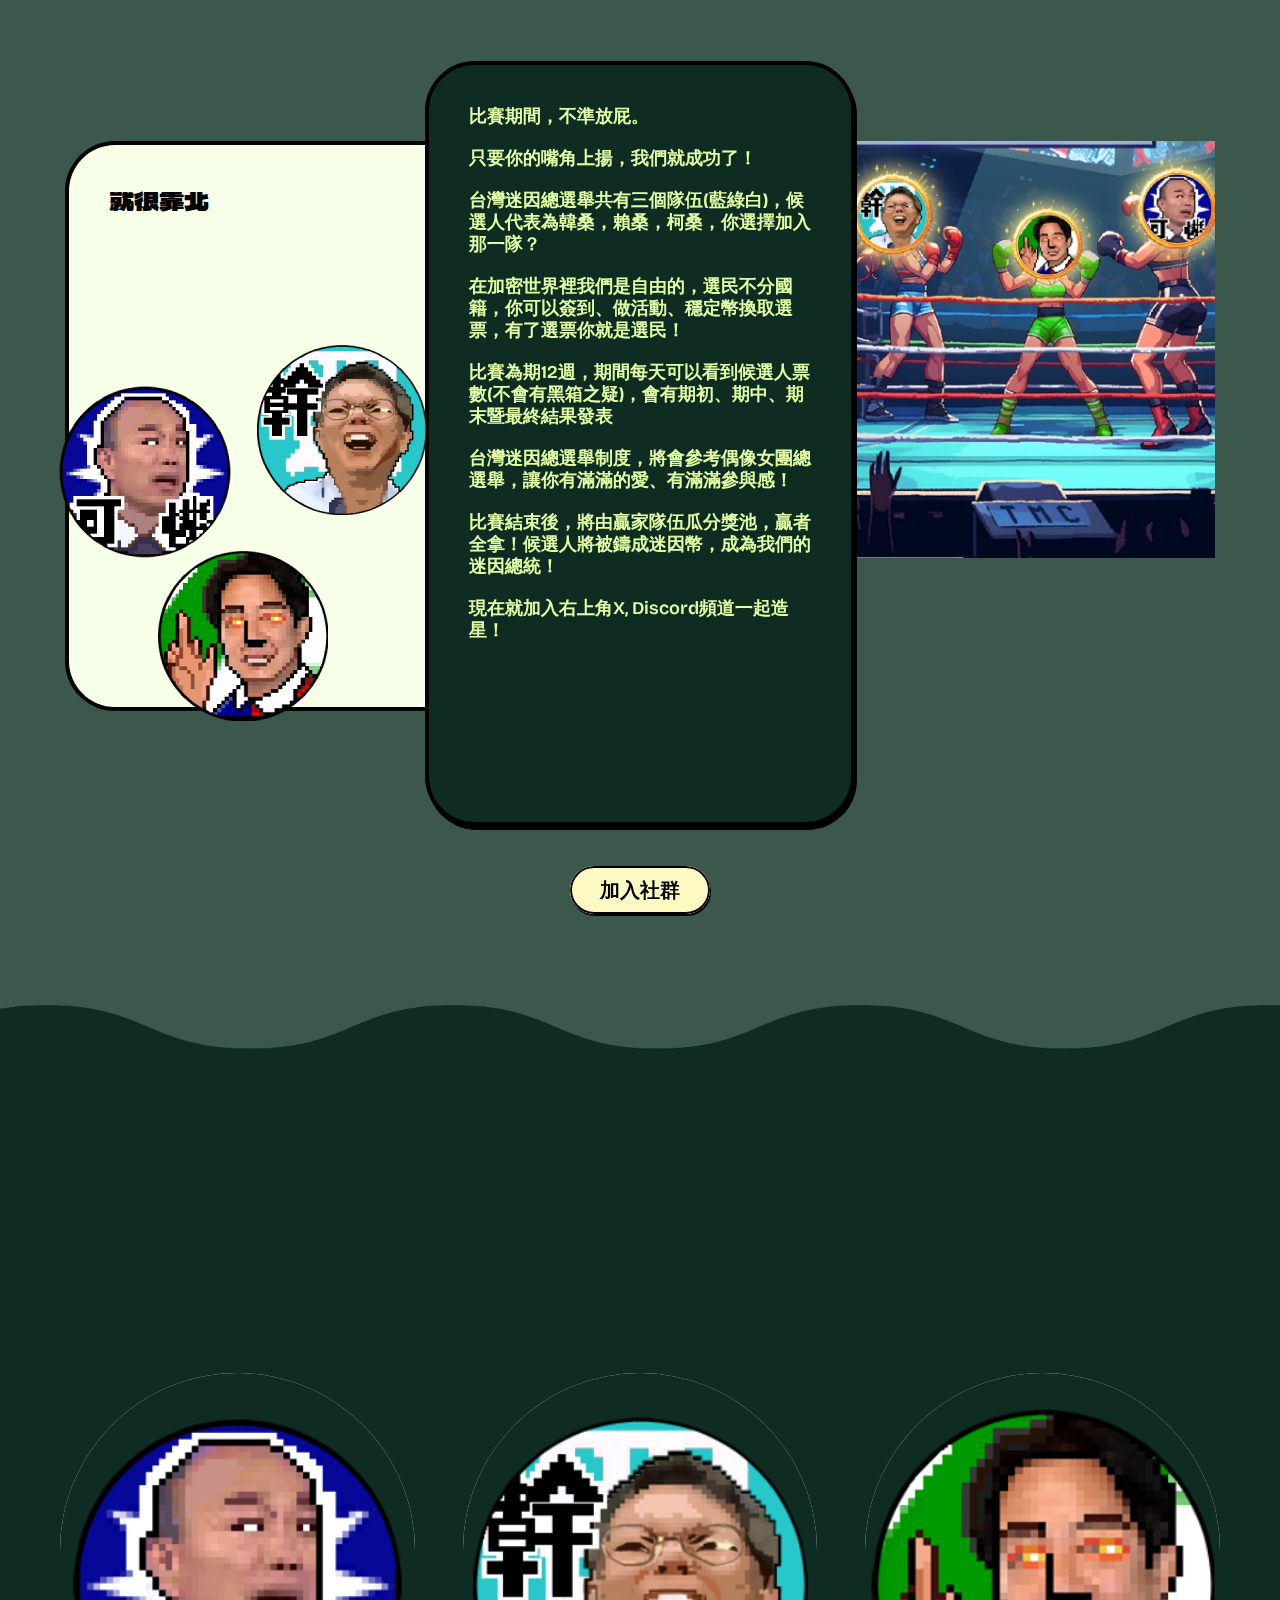
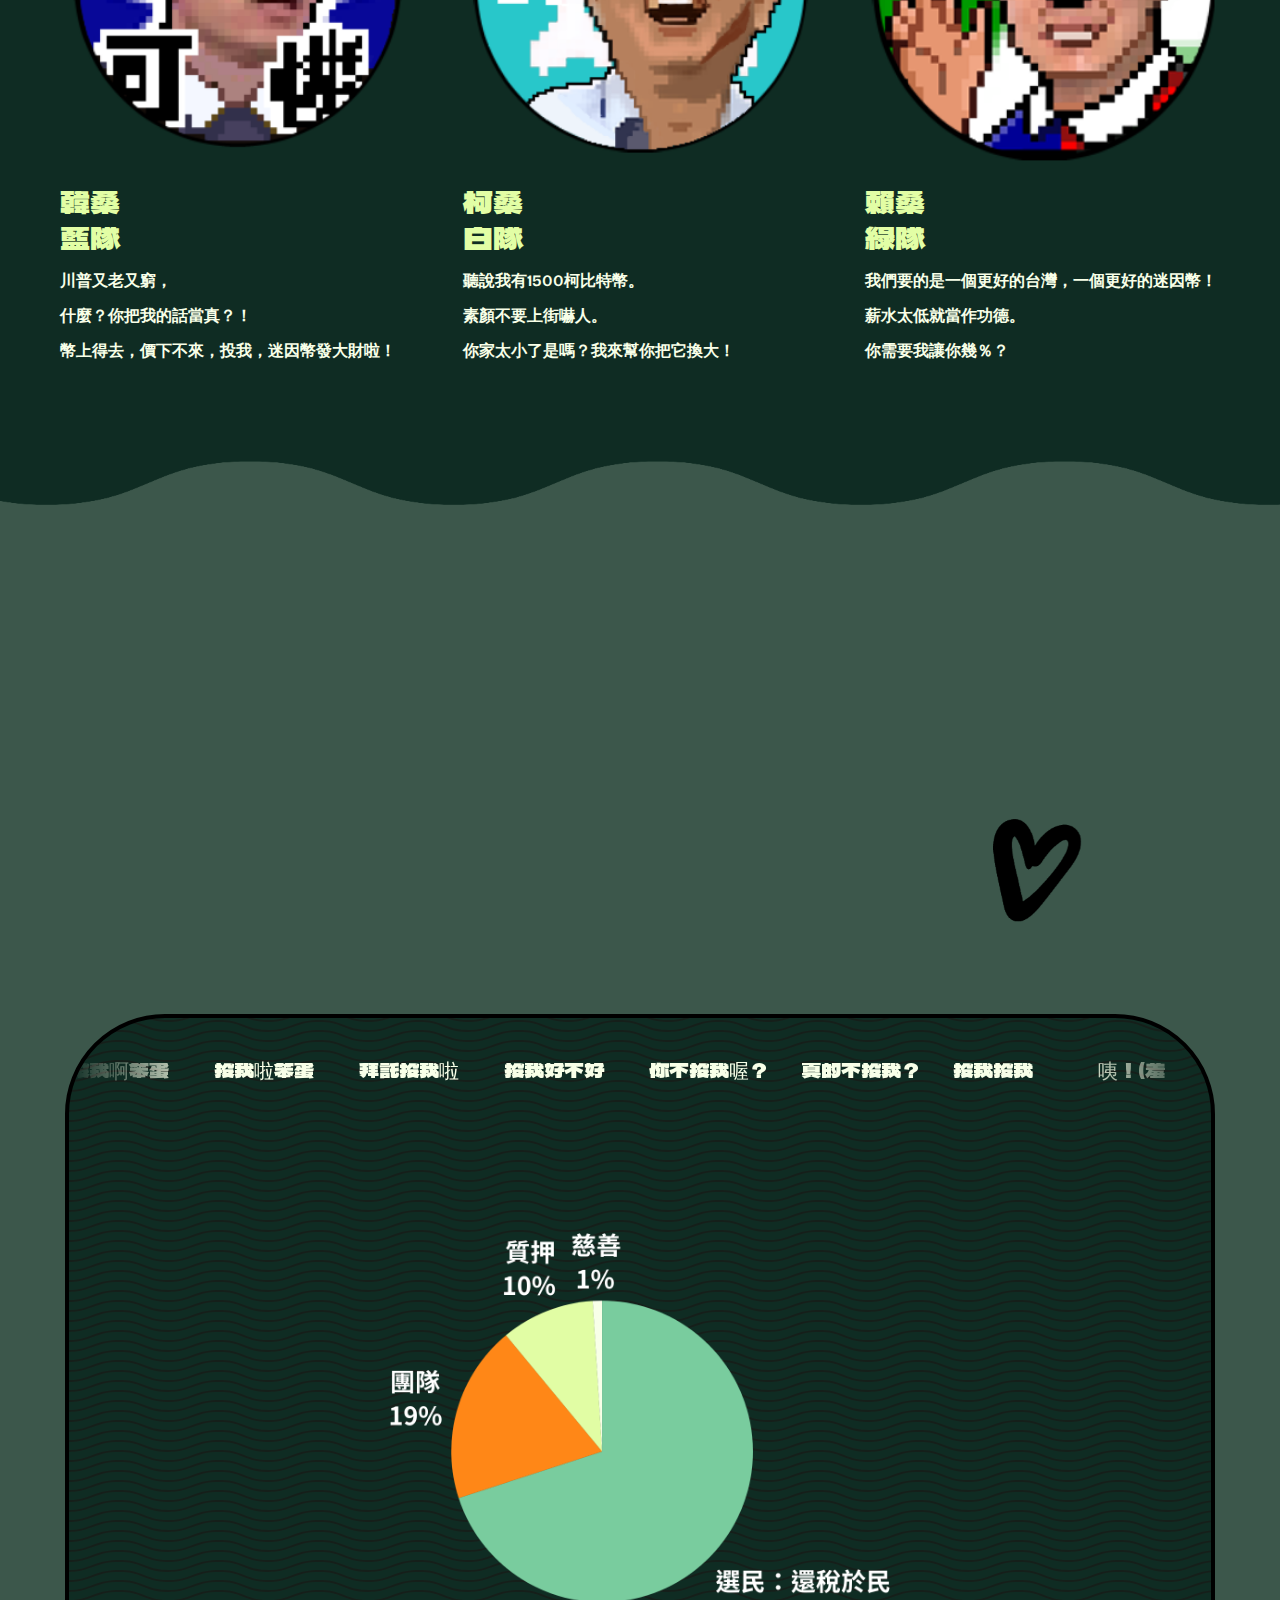
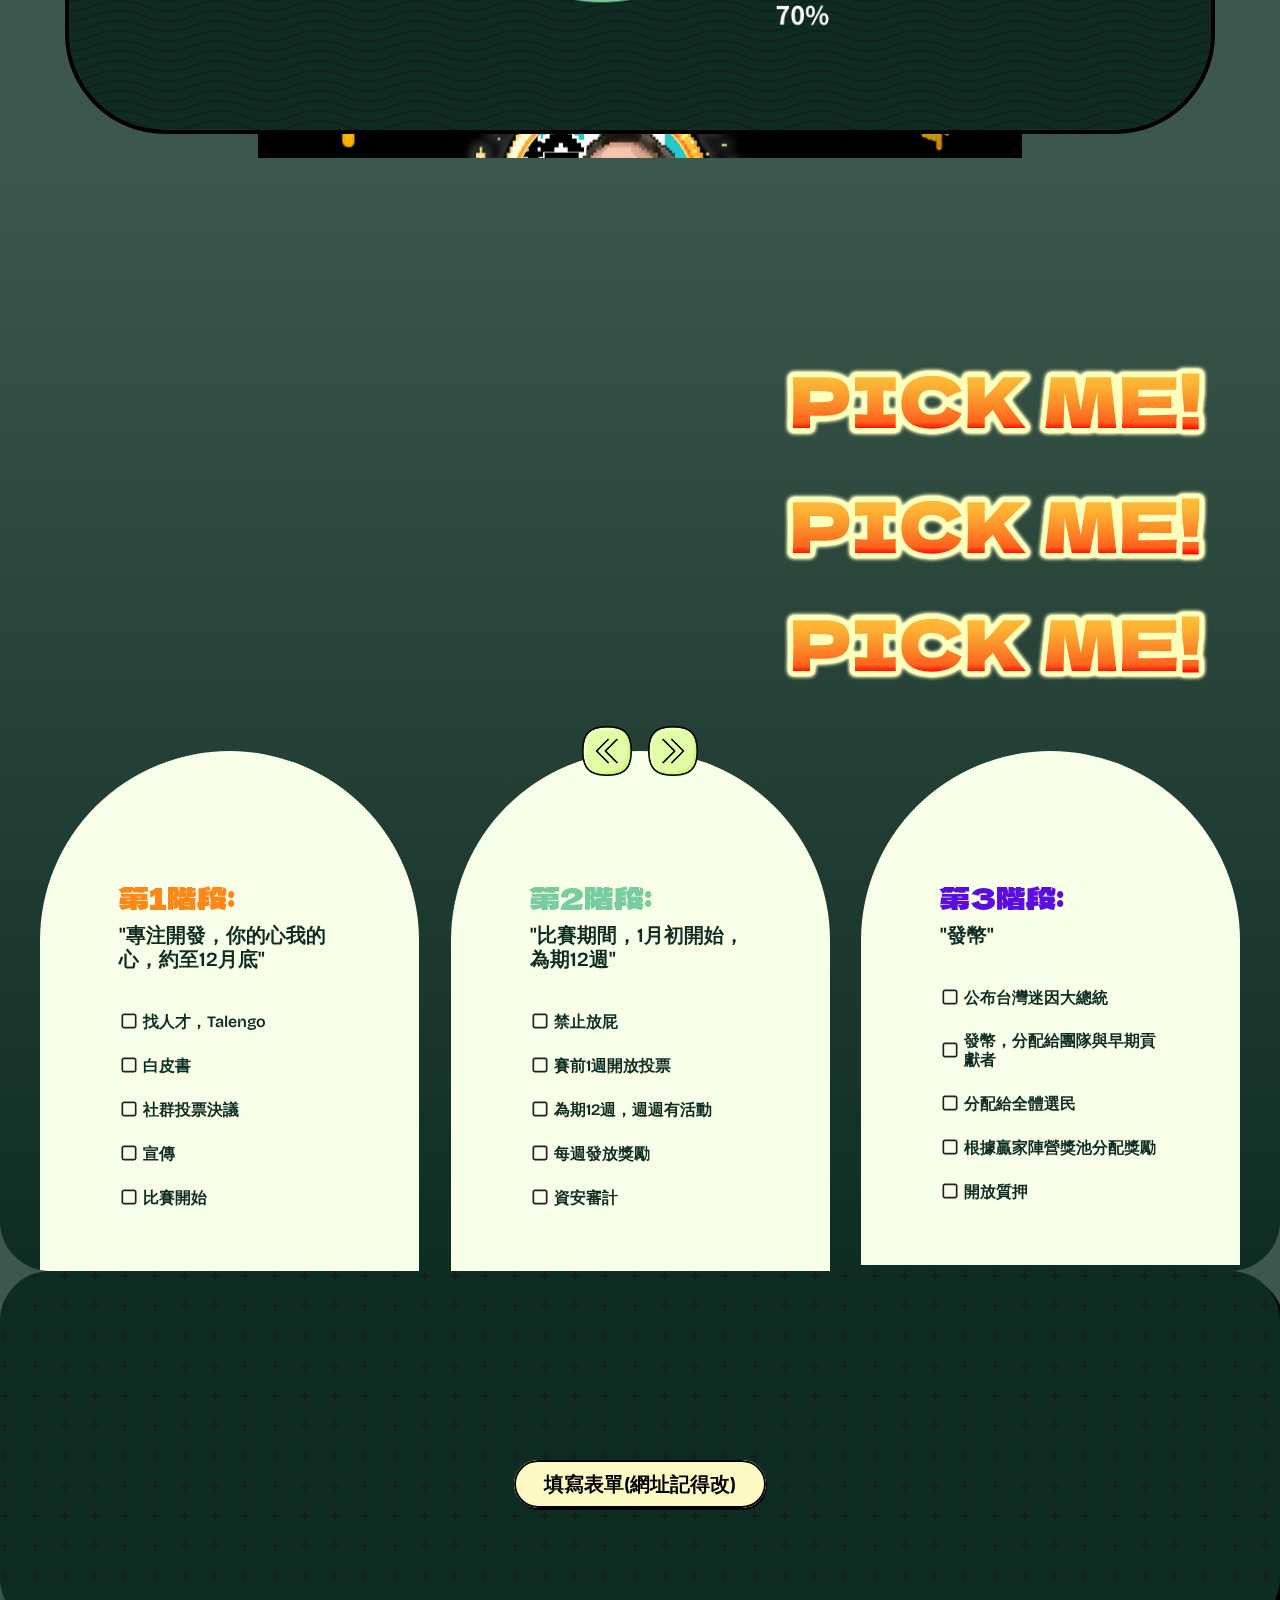
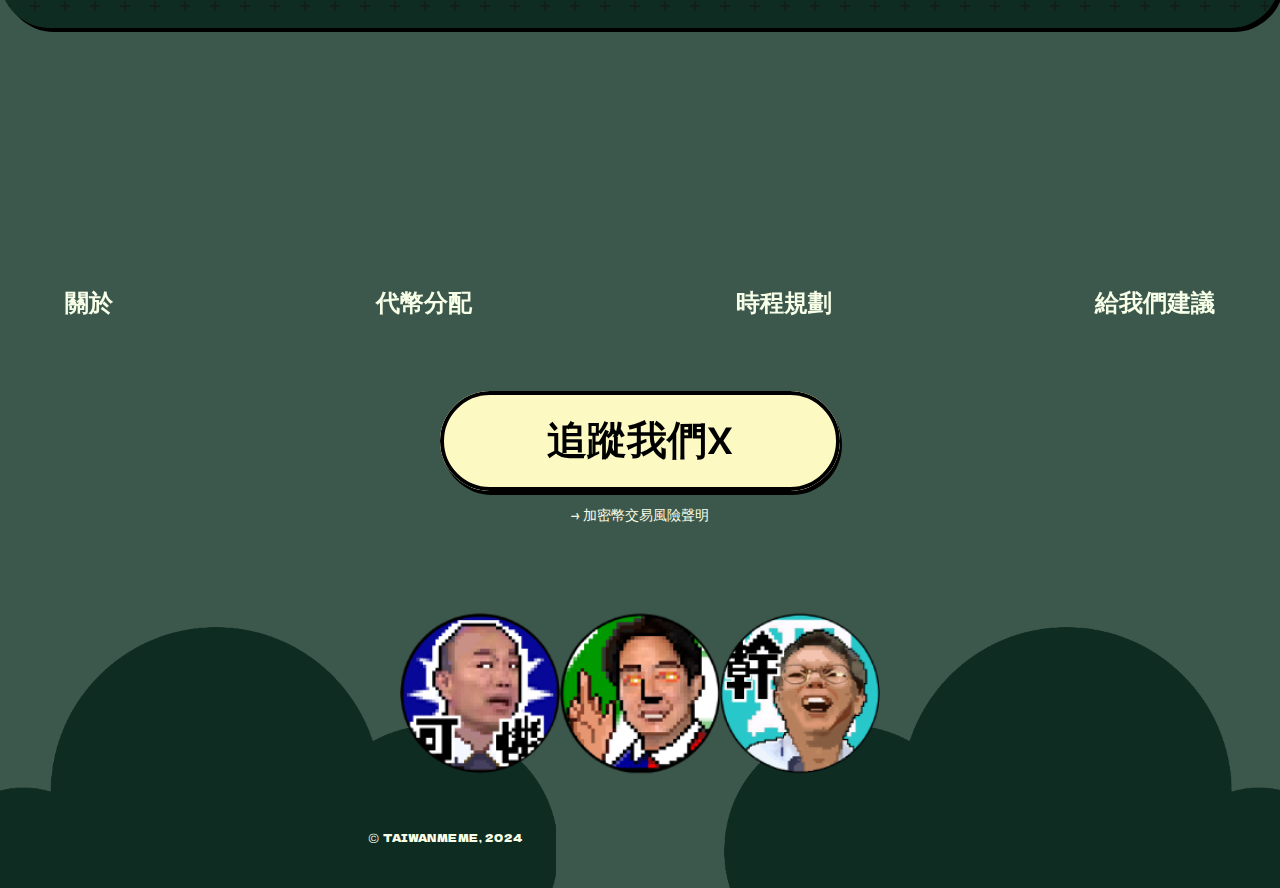
==== commit bf0e36e2: "eng tmp" ====
--- a/index.html
+++ b/index.html
@@ -33,6 +33,7 @@
     <link href="assets/css/main.css" rel="stylesheet">
     <link href="assets/css/responsive.css" rel="stylesheet">
 
+    <li><a href="en.html">English Version</a></li>
 </head>
 
 <body class="body">
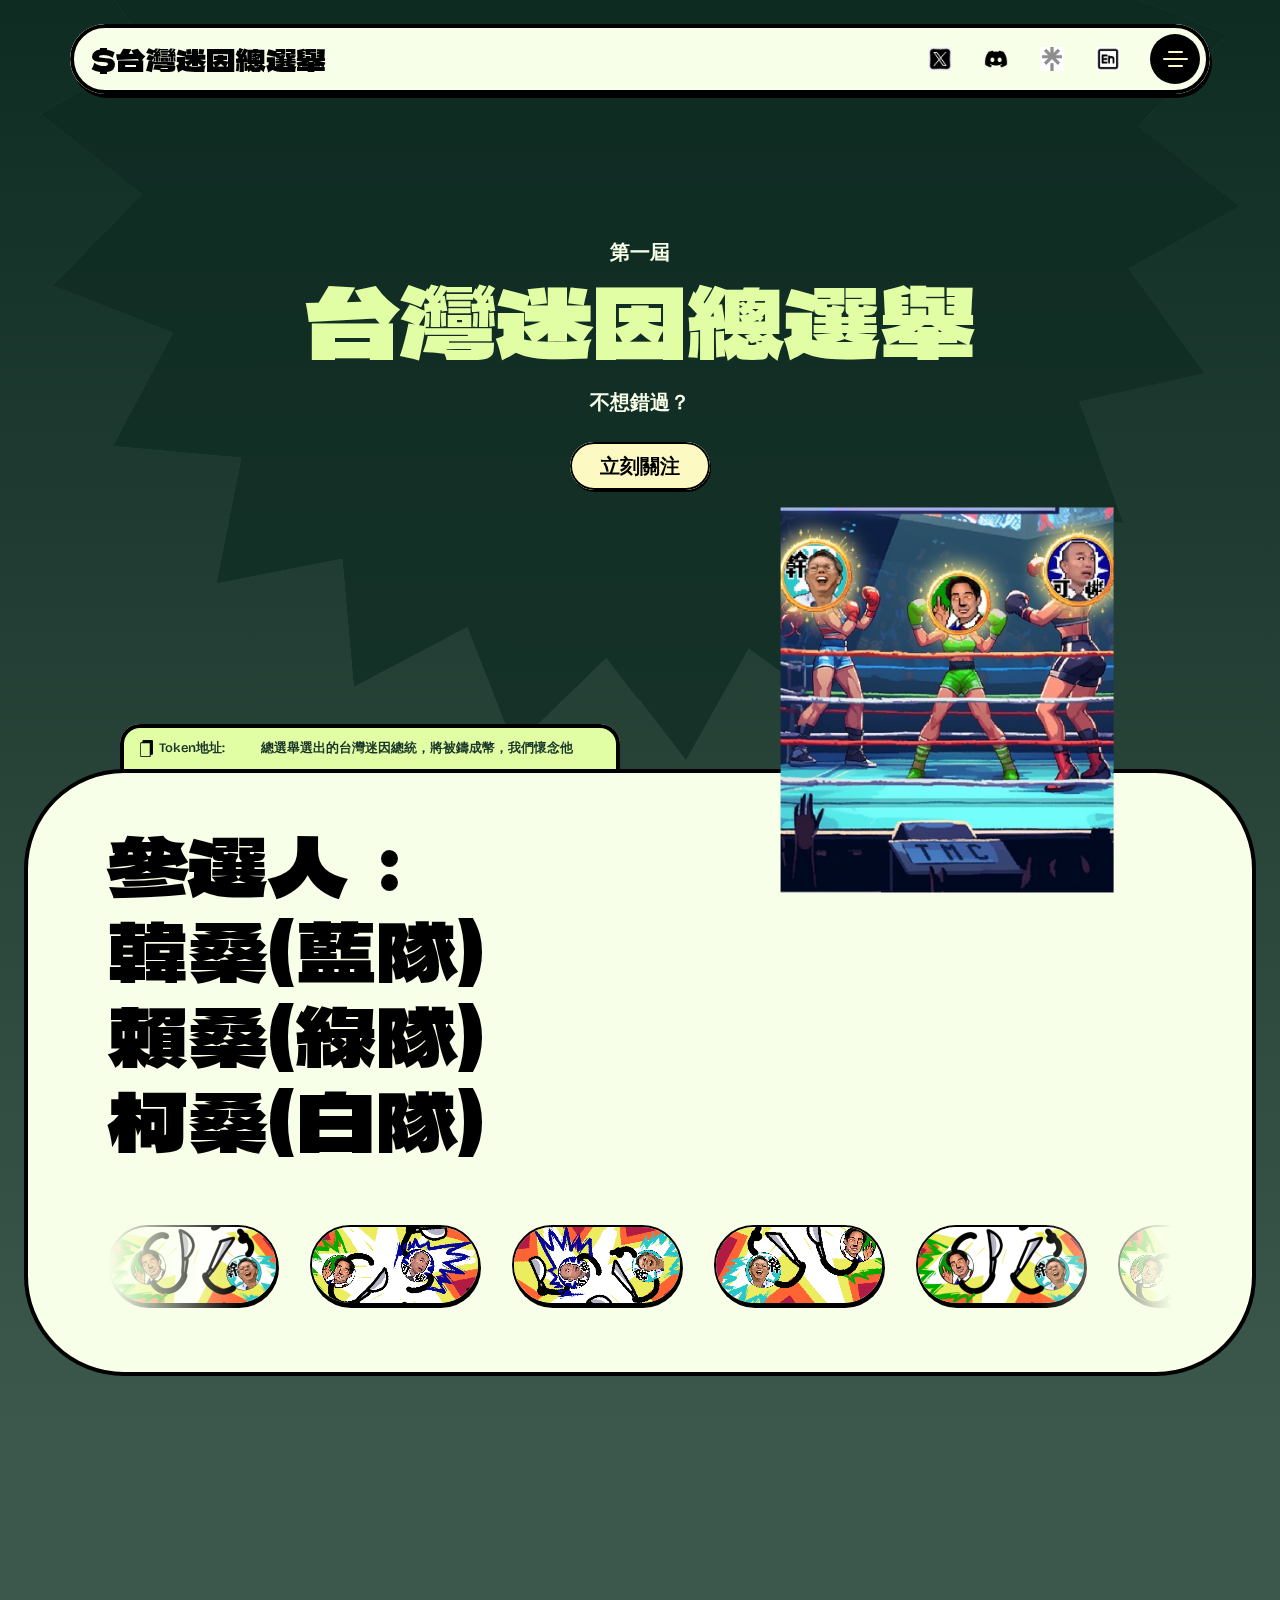
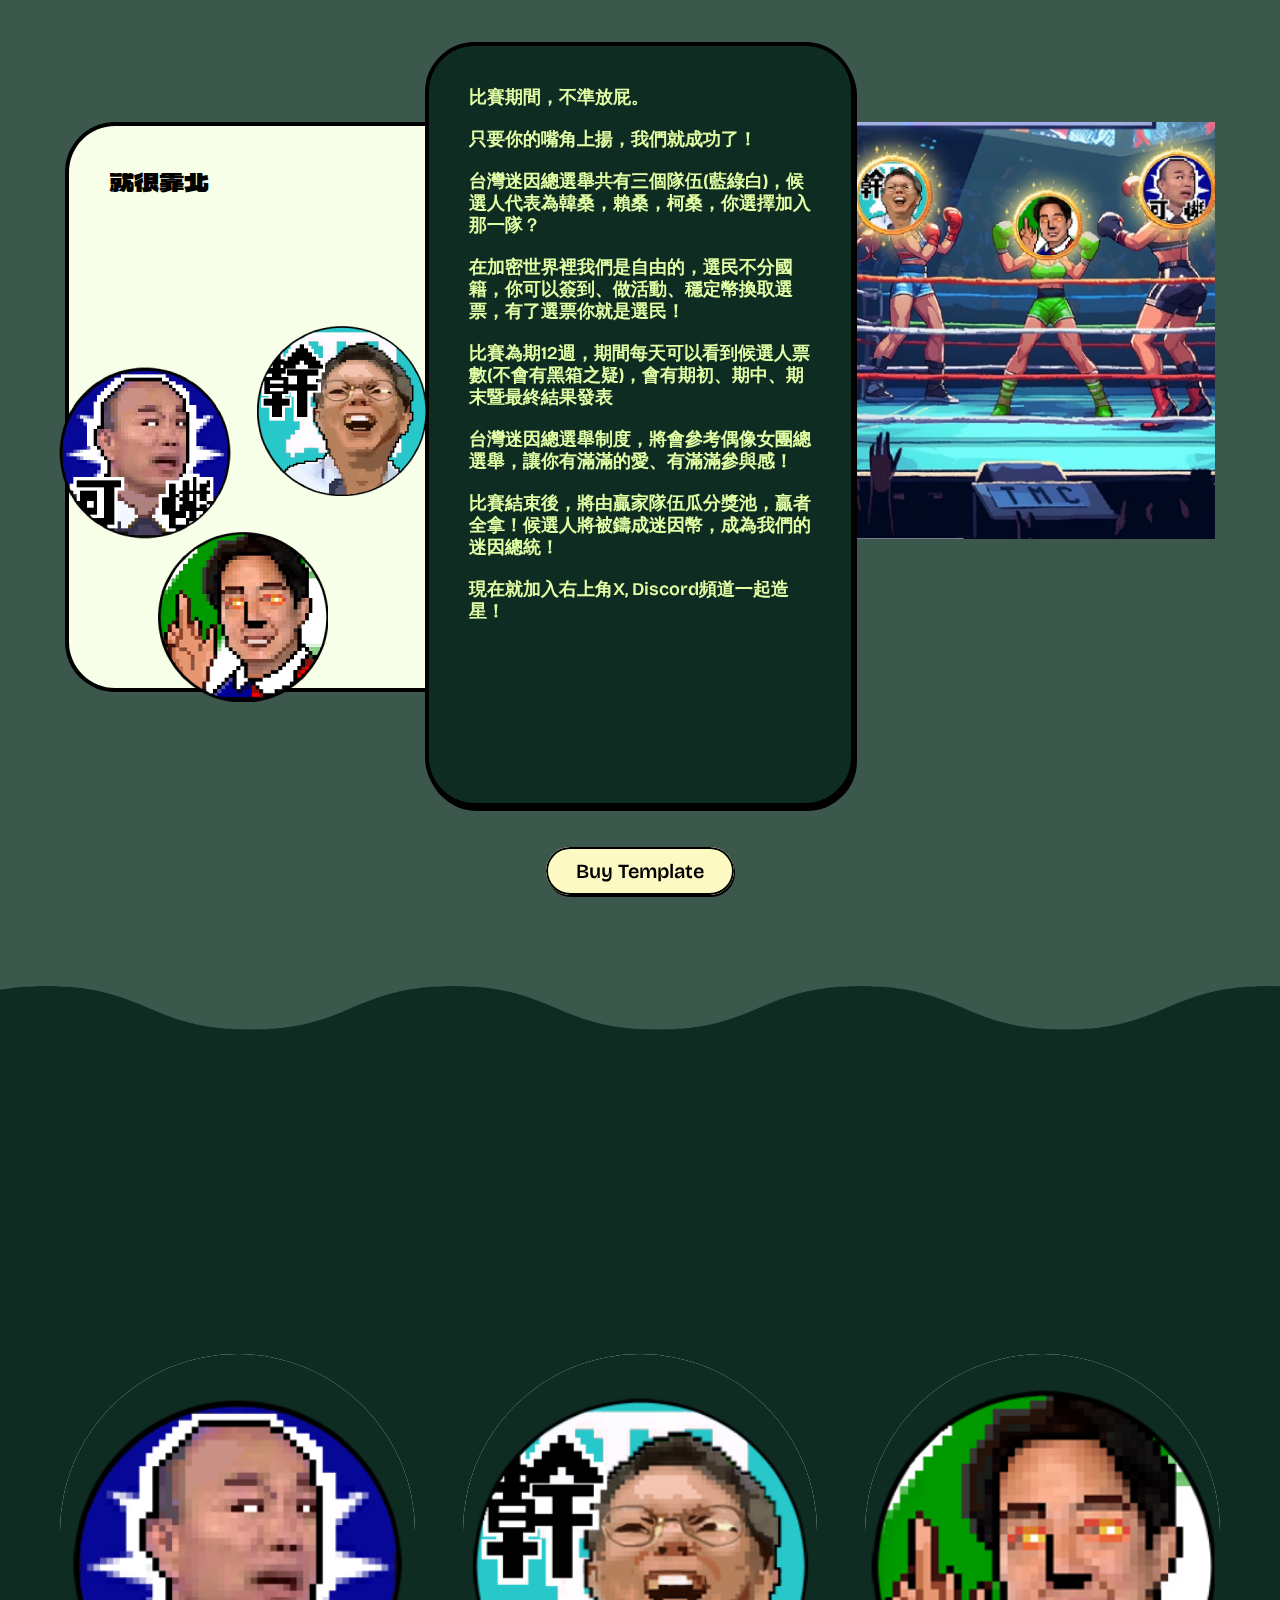
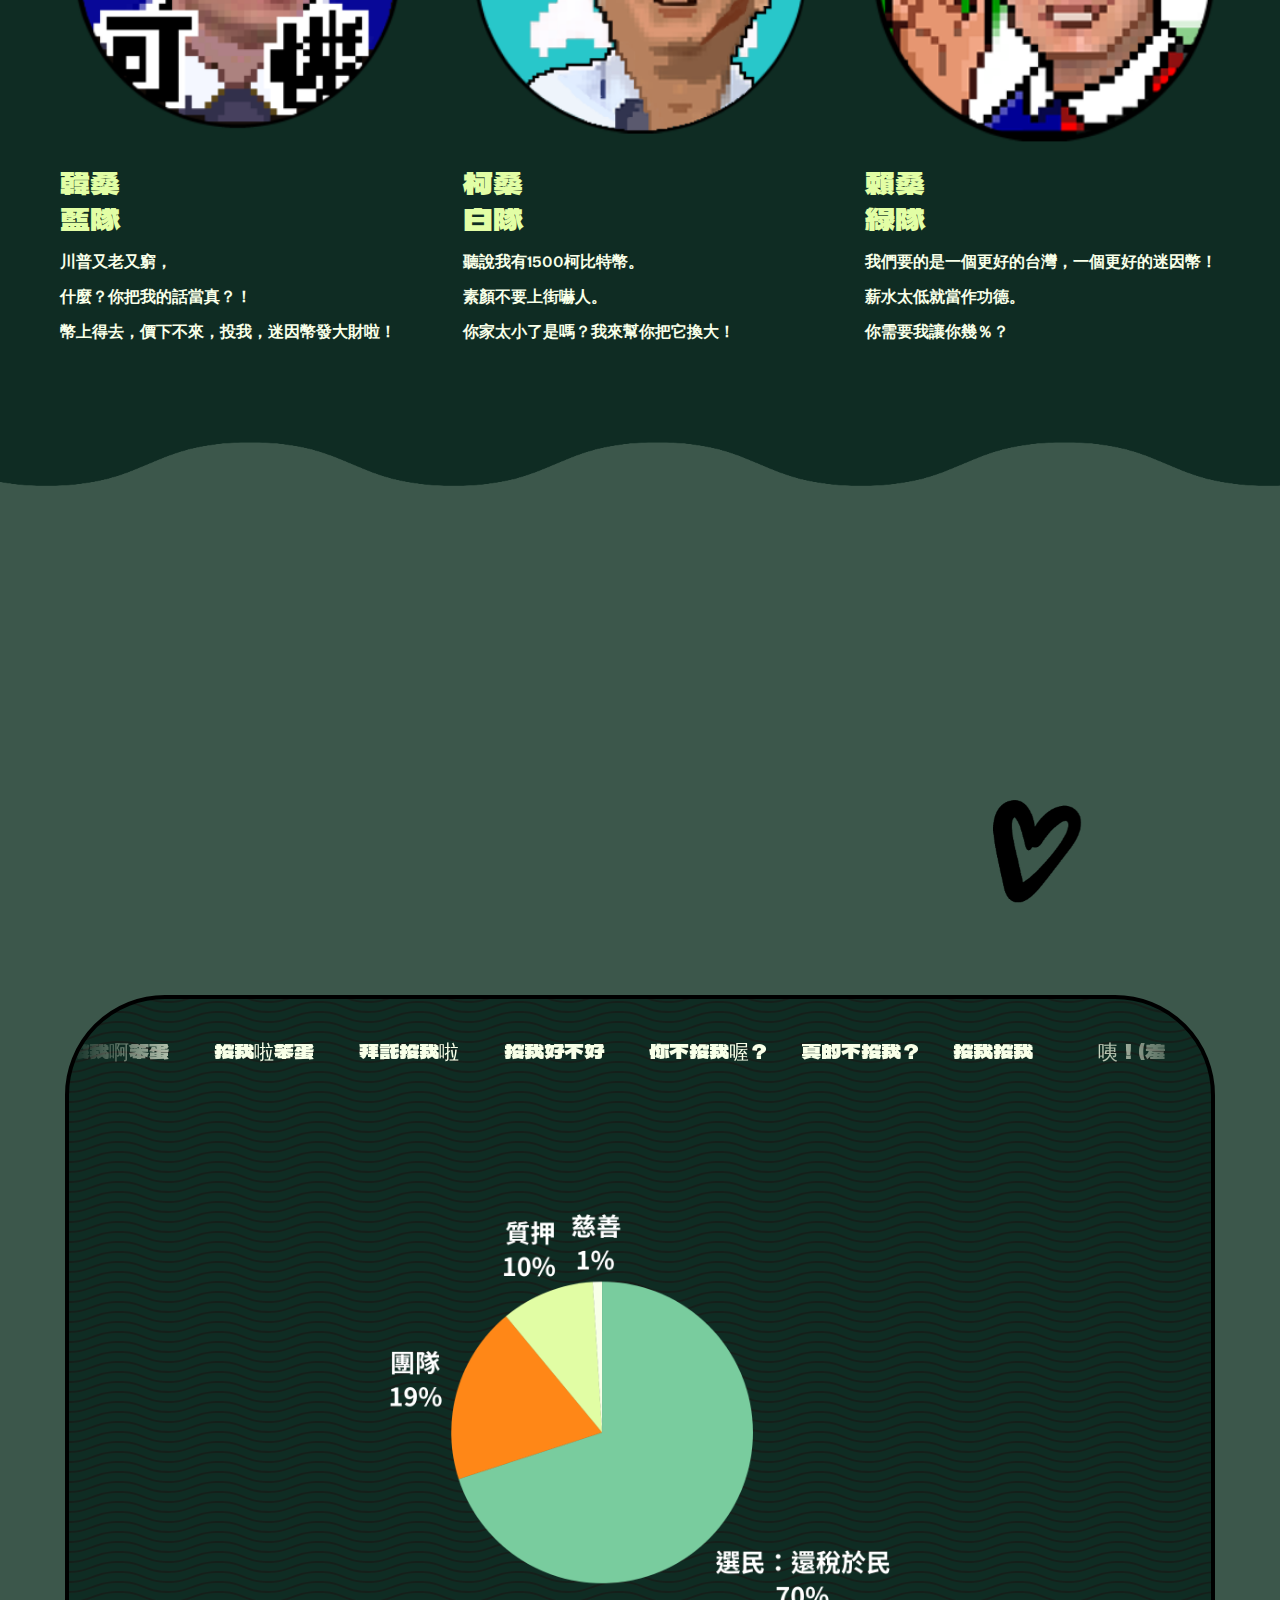
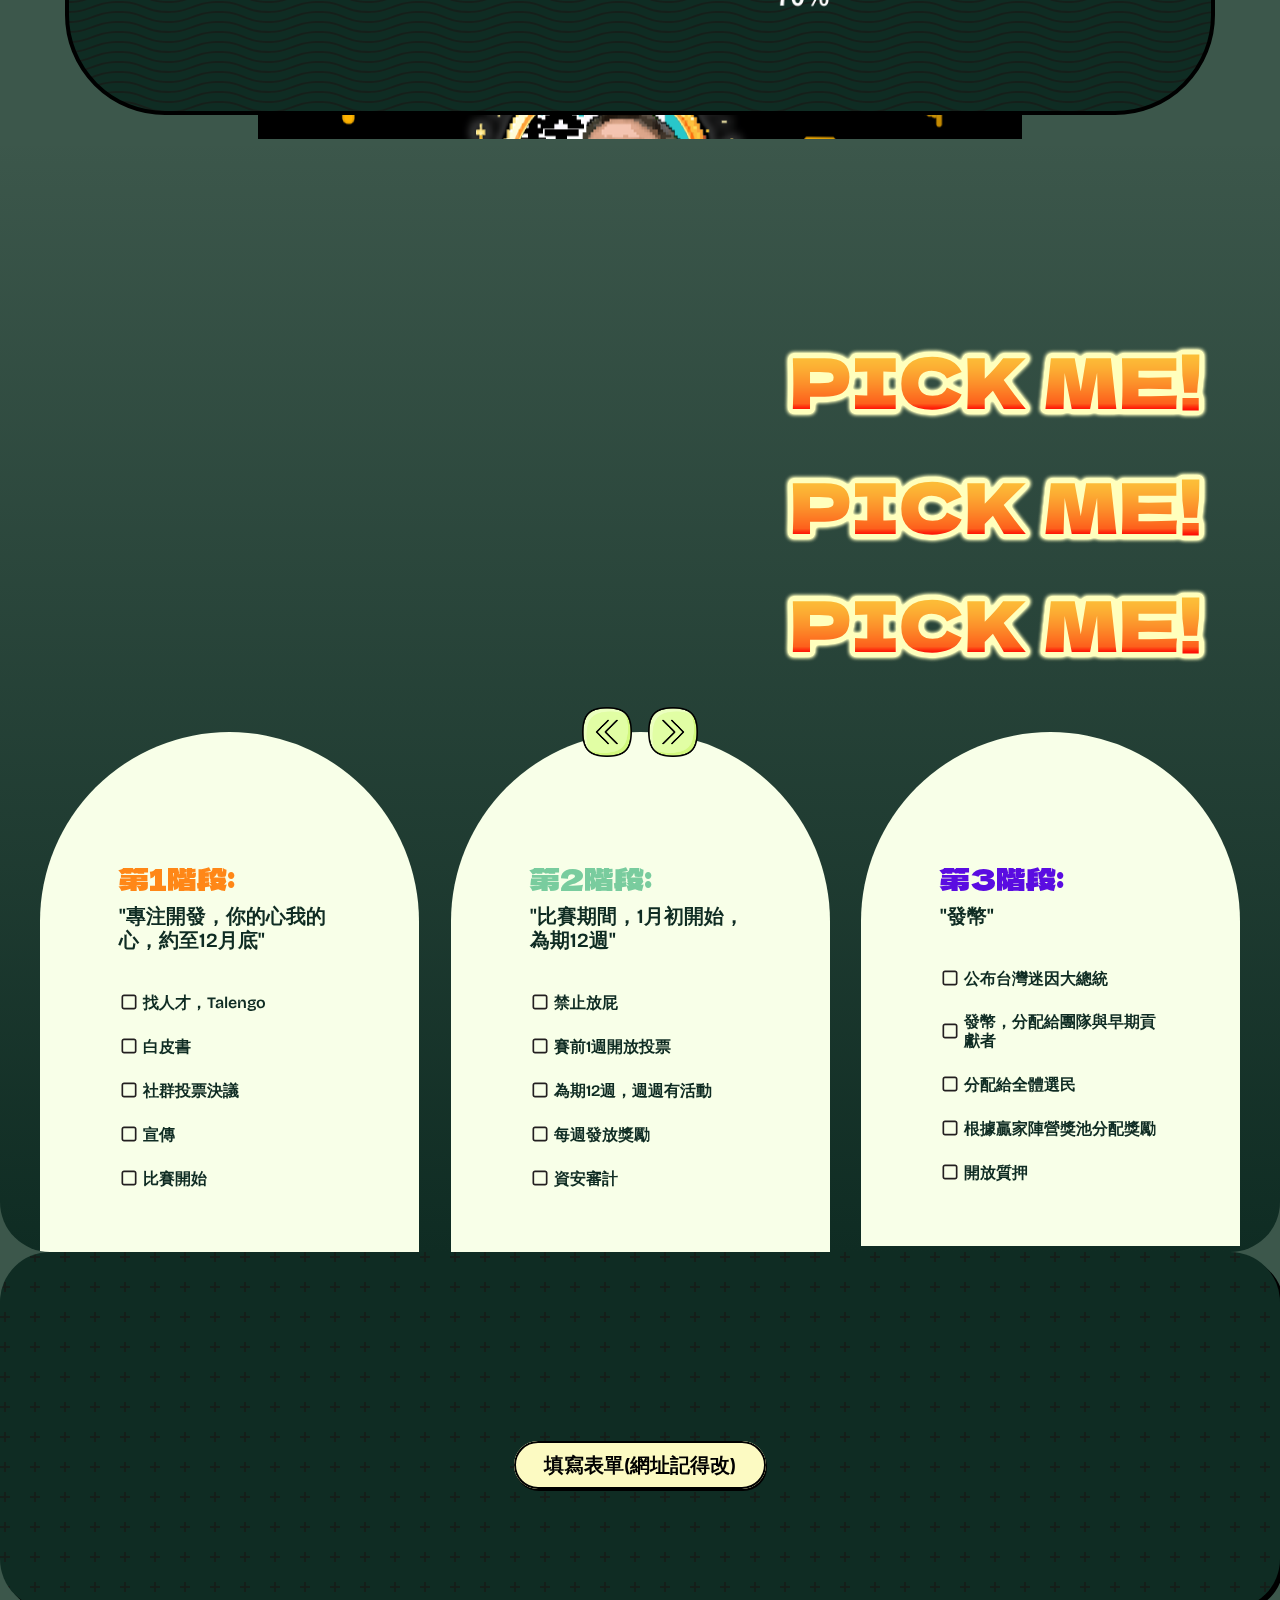
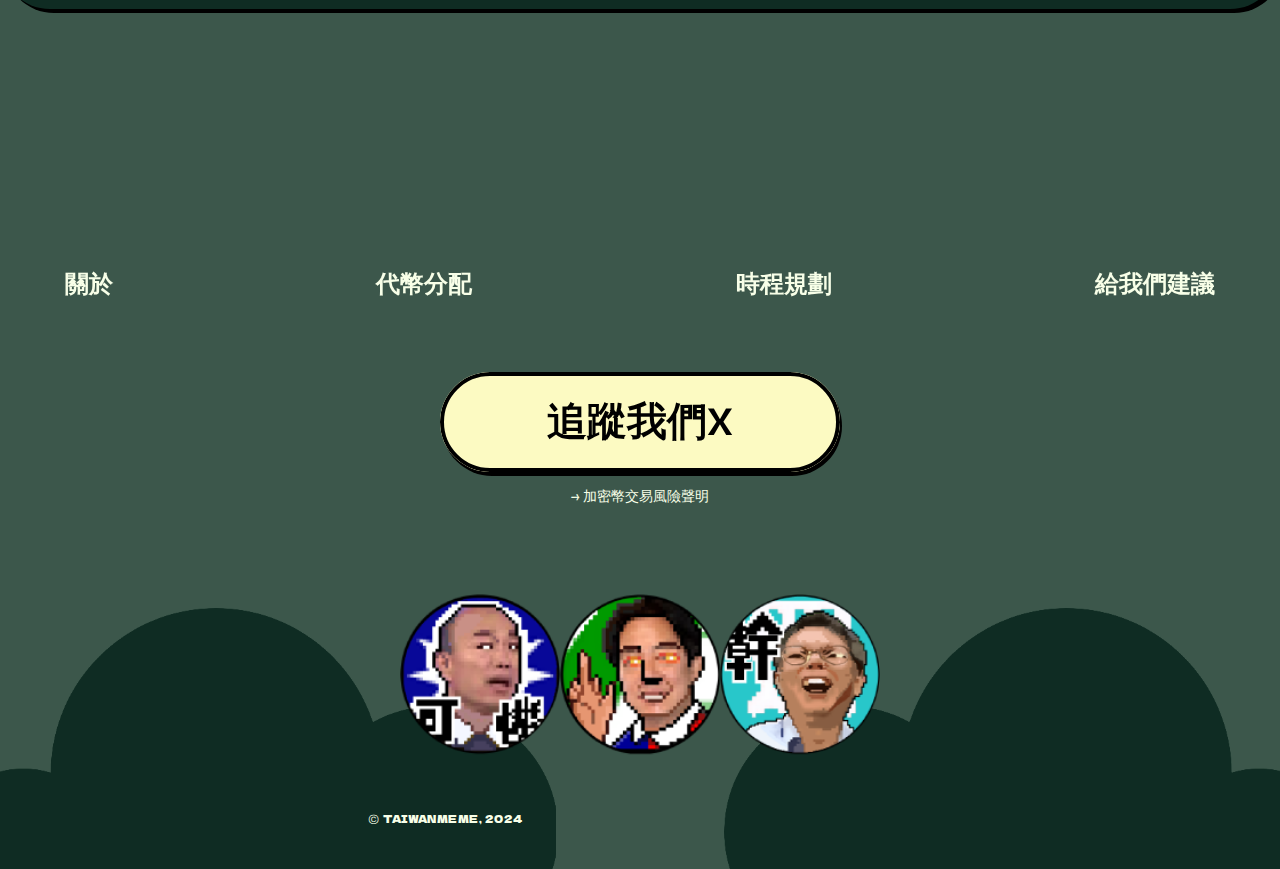
==== commit 82a04991: "modify" ====
--- a/index.html
+++ b/index.html
@@ -33,7 +33,6 @@
     <link href="assets/css/main.css" rel="stylesheet">
     <link href="assets/css/responsive.css" rel="stylesheet">
 
-    <li><a href="en.html">English Version</a></li>
 </head>
 
 <body class="body">
@@ -52,6 +51,12 @@
                             <a href="https://discord.gg/kqNyMm8e" class="social-link" target="_blank">
                                 <img src="assets/img/discord.png" alt="Discord">
                             </a>
+                            <a href="https://linktr.ee/taiwanmeme" class="social-link" target="_blank">
+                                <img src="assets/img/linktree.jpg" alt="Linktree">
+                            </a>
+                            <a href="en.html" class="social-link" target="_blank">
+                                <img src="assets/img/english.png" alt="Linktree">
+                            </a>
                             
                         </div>
                         <!-- End Social -->
@@ -194,7 +199,8 @@
 
                             <p>現在就加入右上角X, Discord頻道一起造星！</p>
                         </div>
-                        <a href="https://discord.gg/kqNyMm8e" class="primary-btn"><span>加入社群</span></a>
+                        <a href=" https://x.com/TaiwanMemeX" class="primary-btn"><span>Buy
+                                Template</span></a>
                     </div>
                     <div class="stry-video-wrap">
                         <img src="assets/img/illustration-1.png">
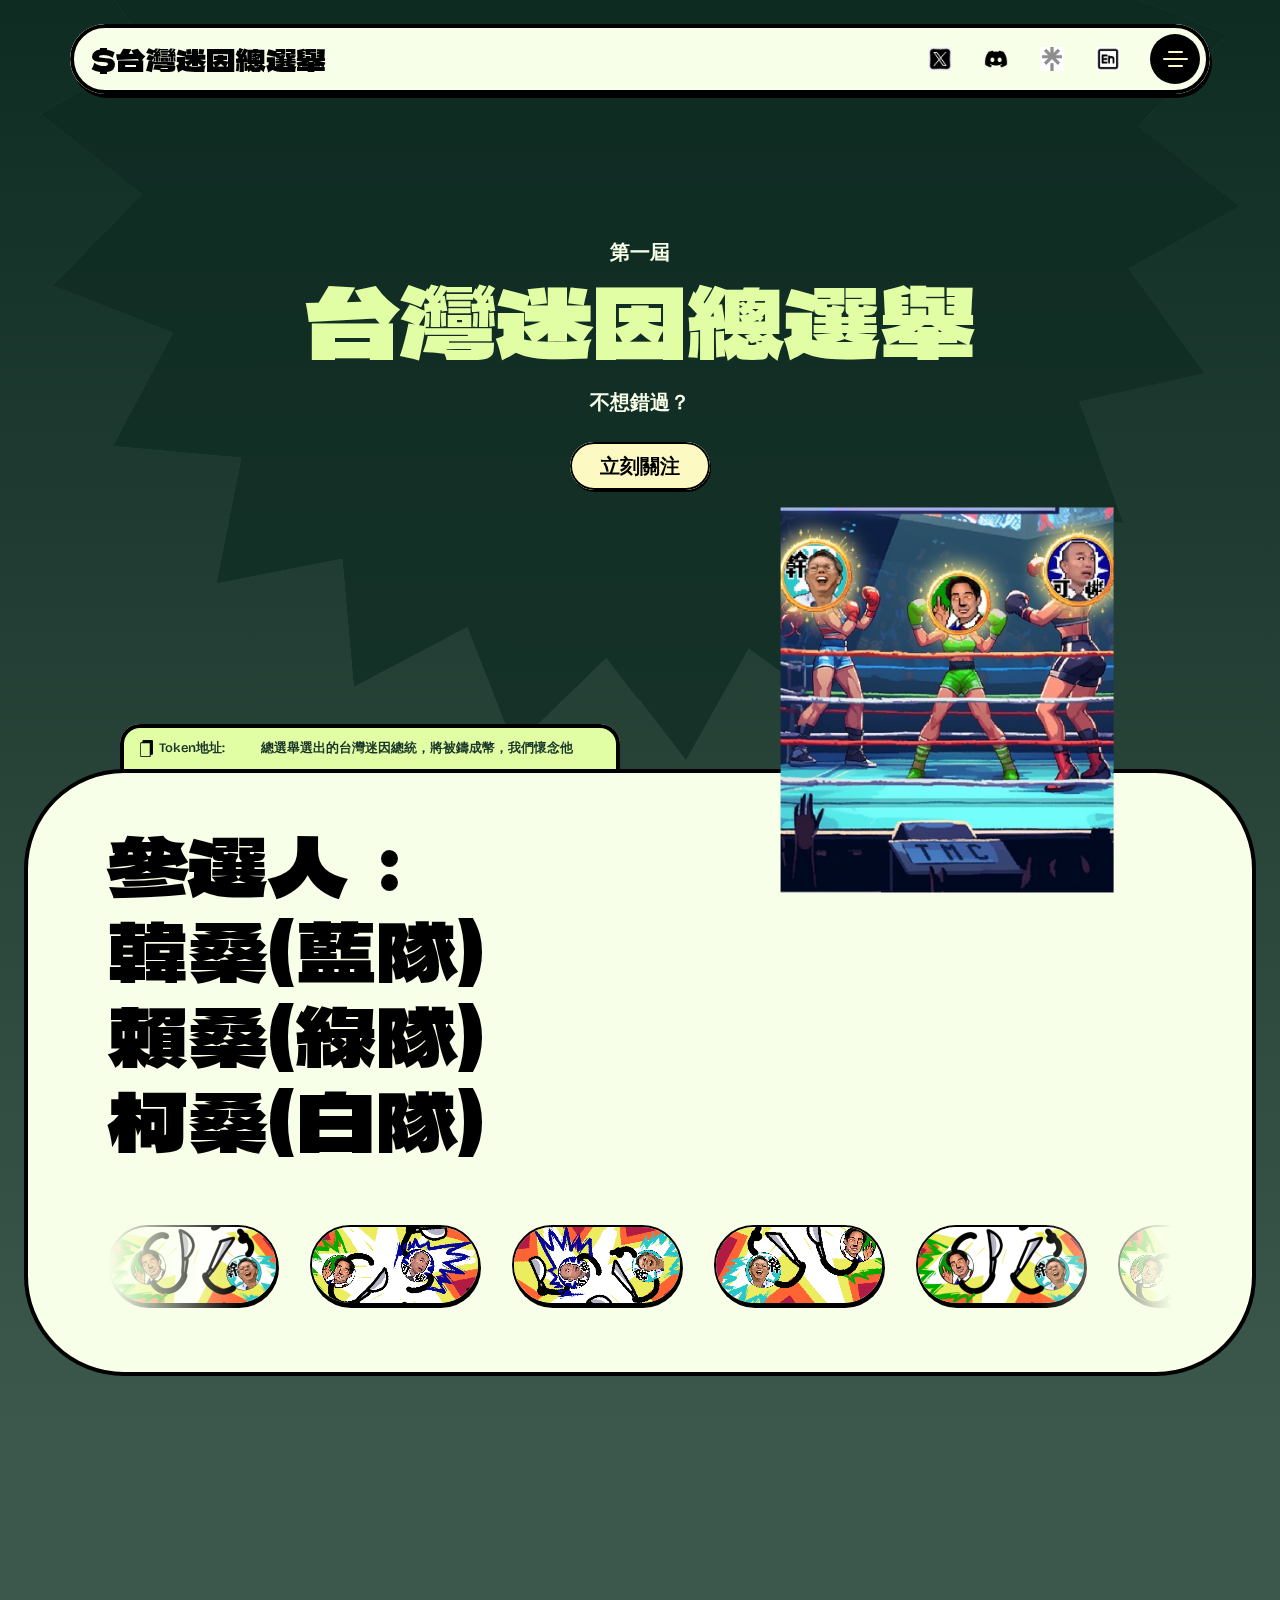
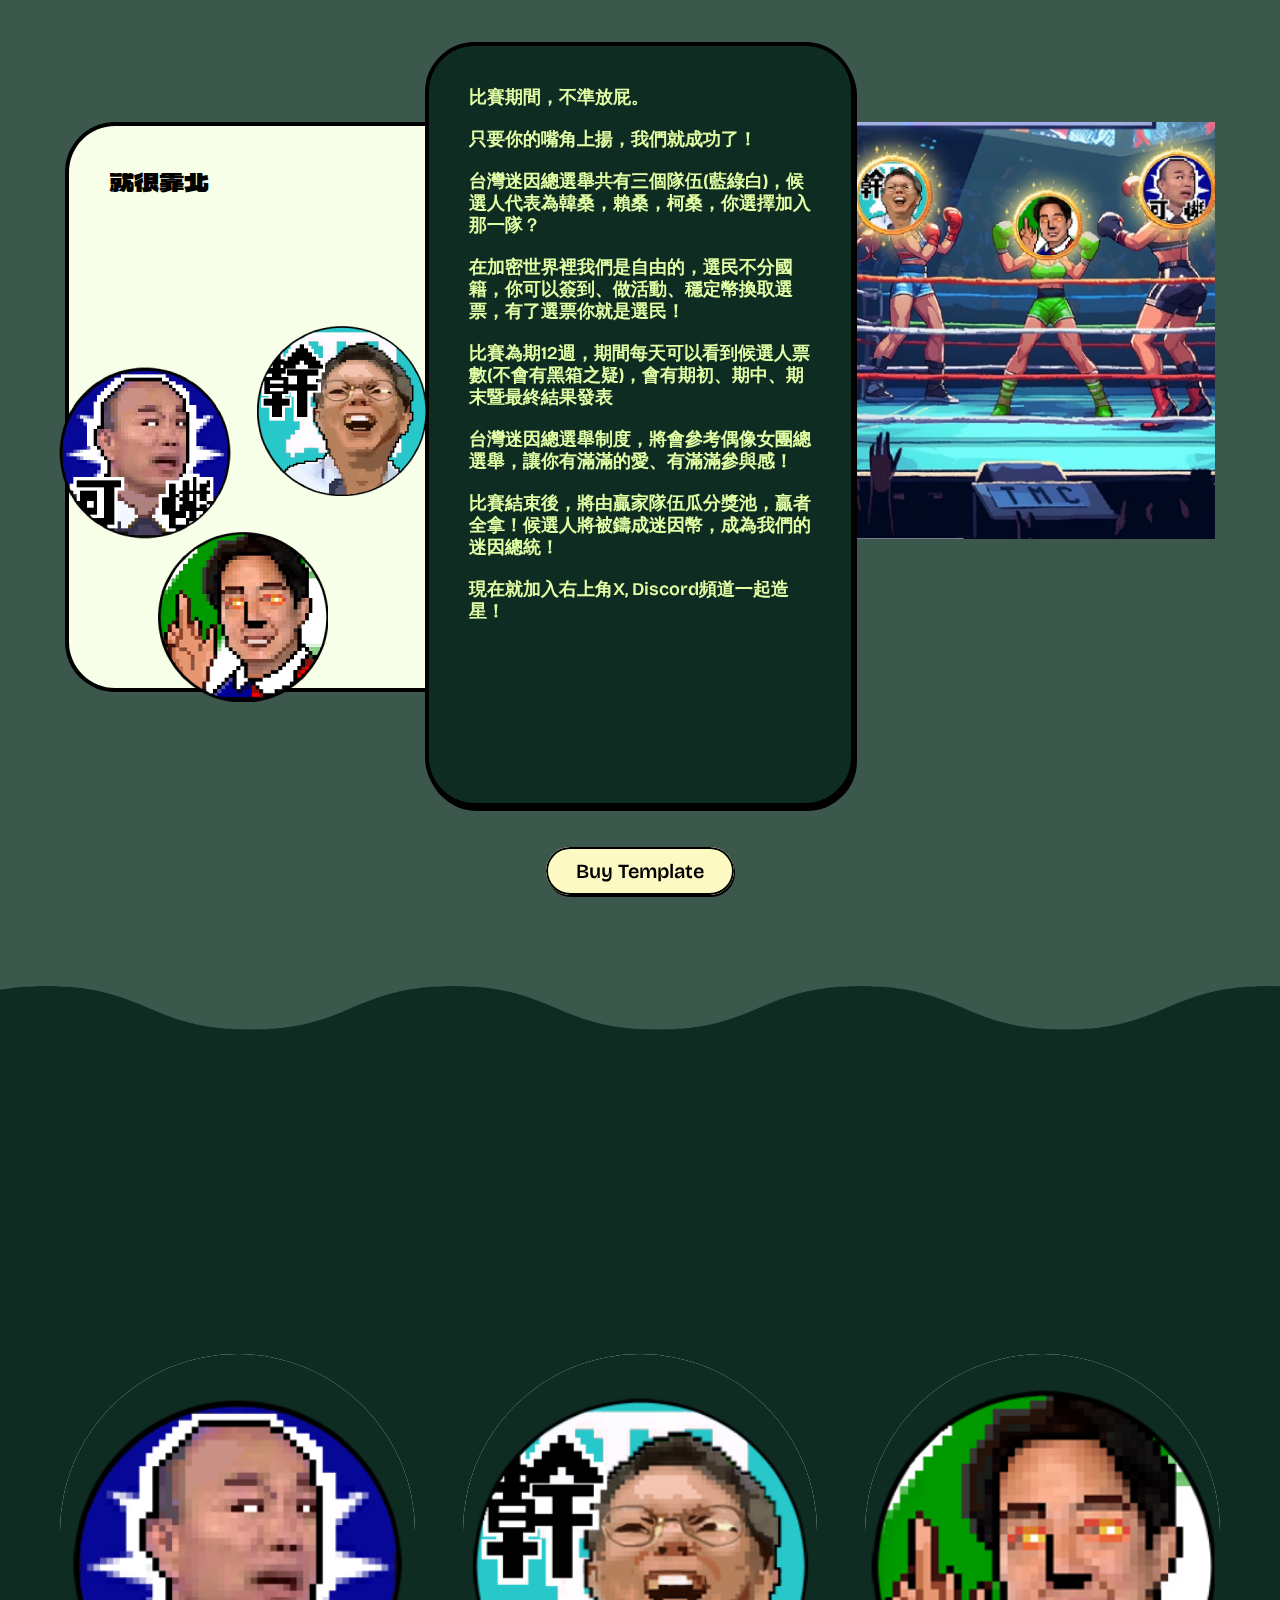
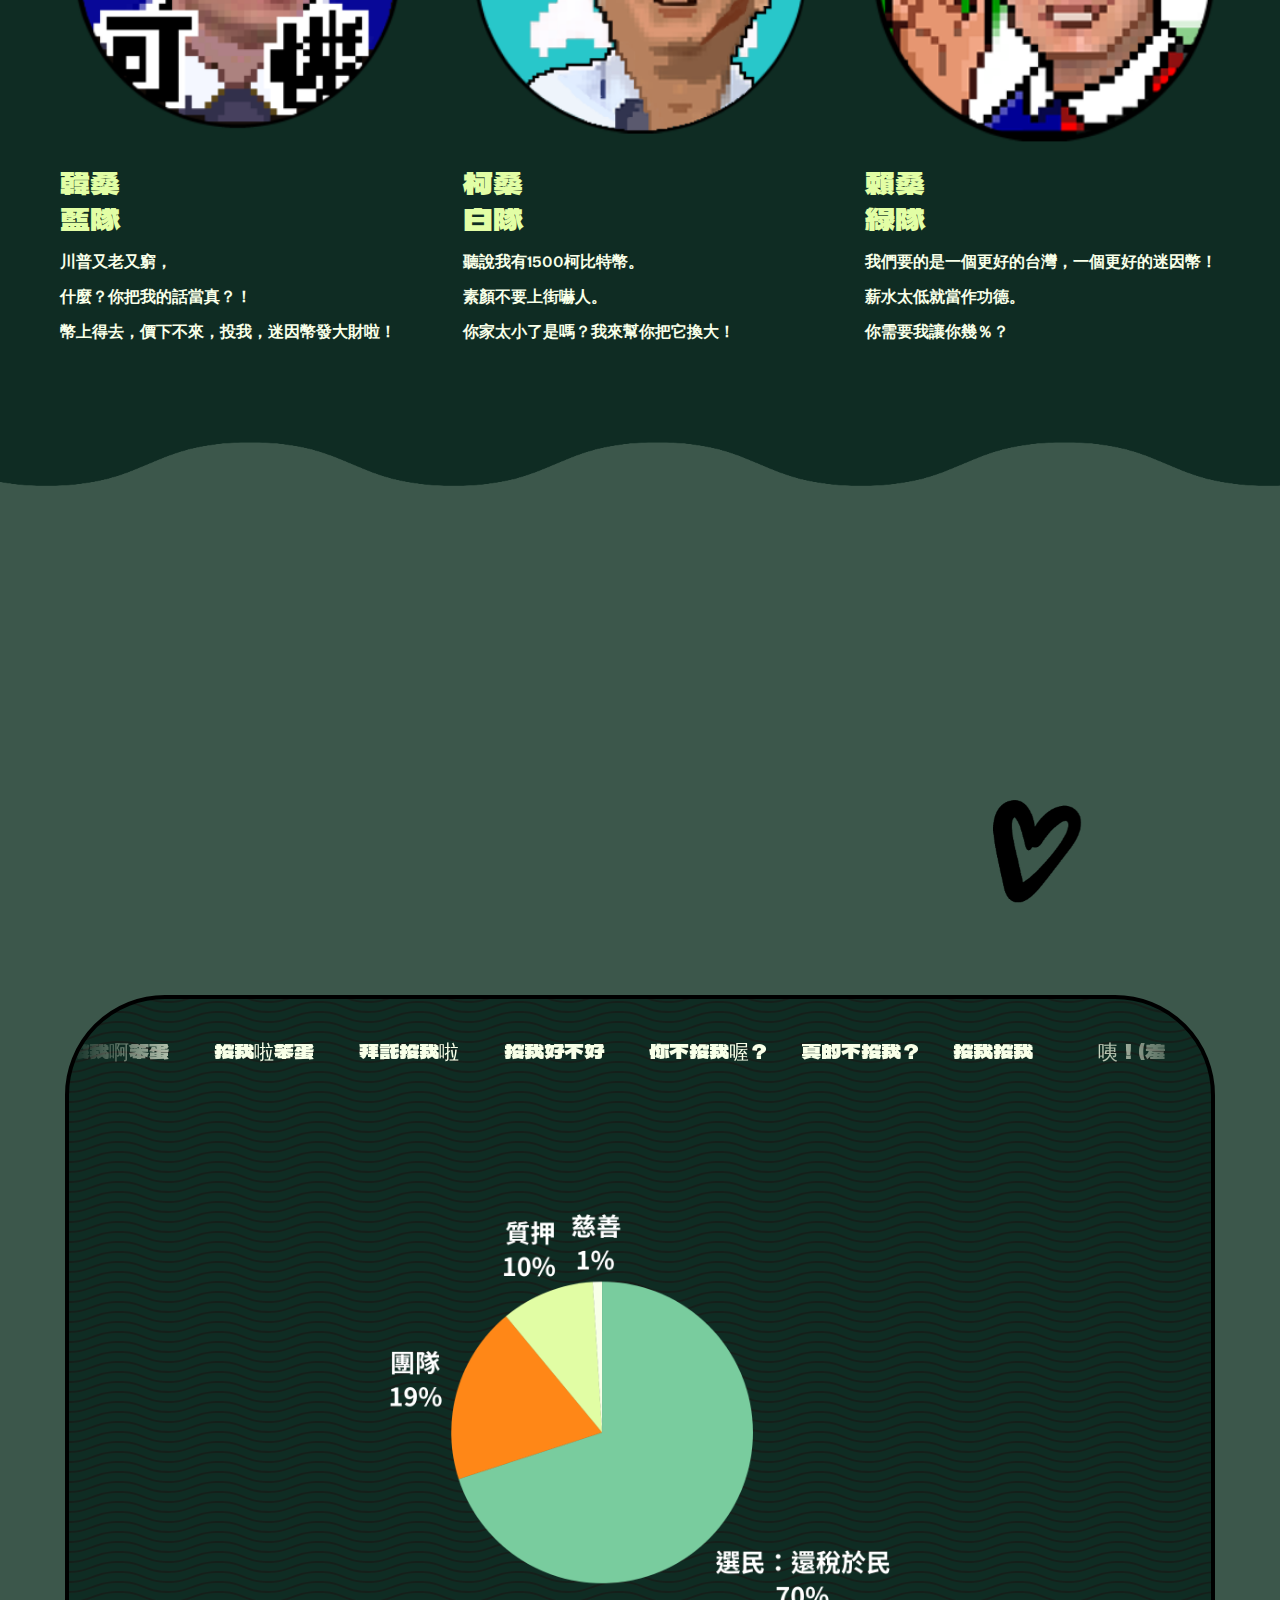
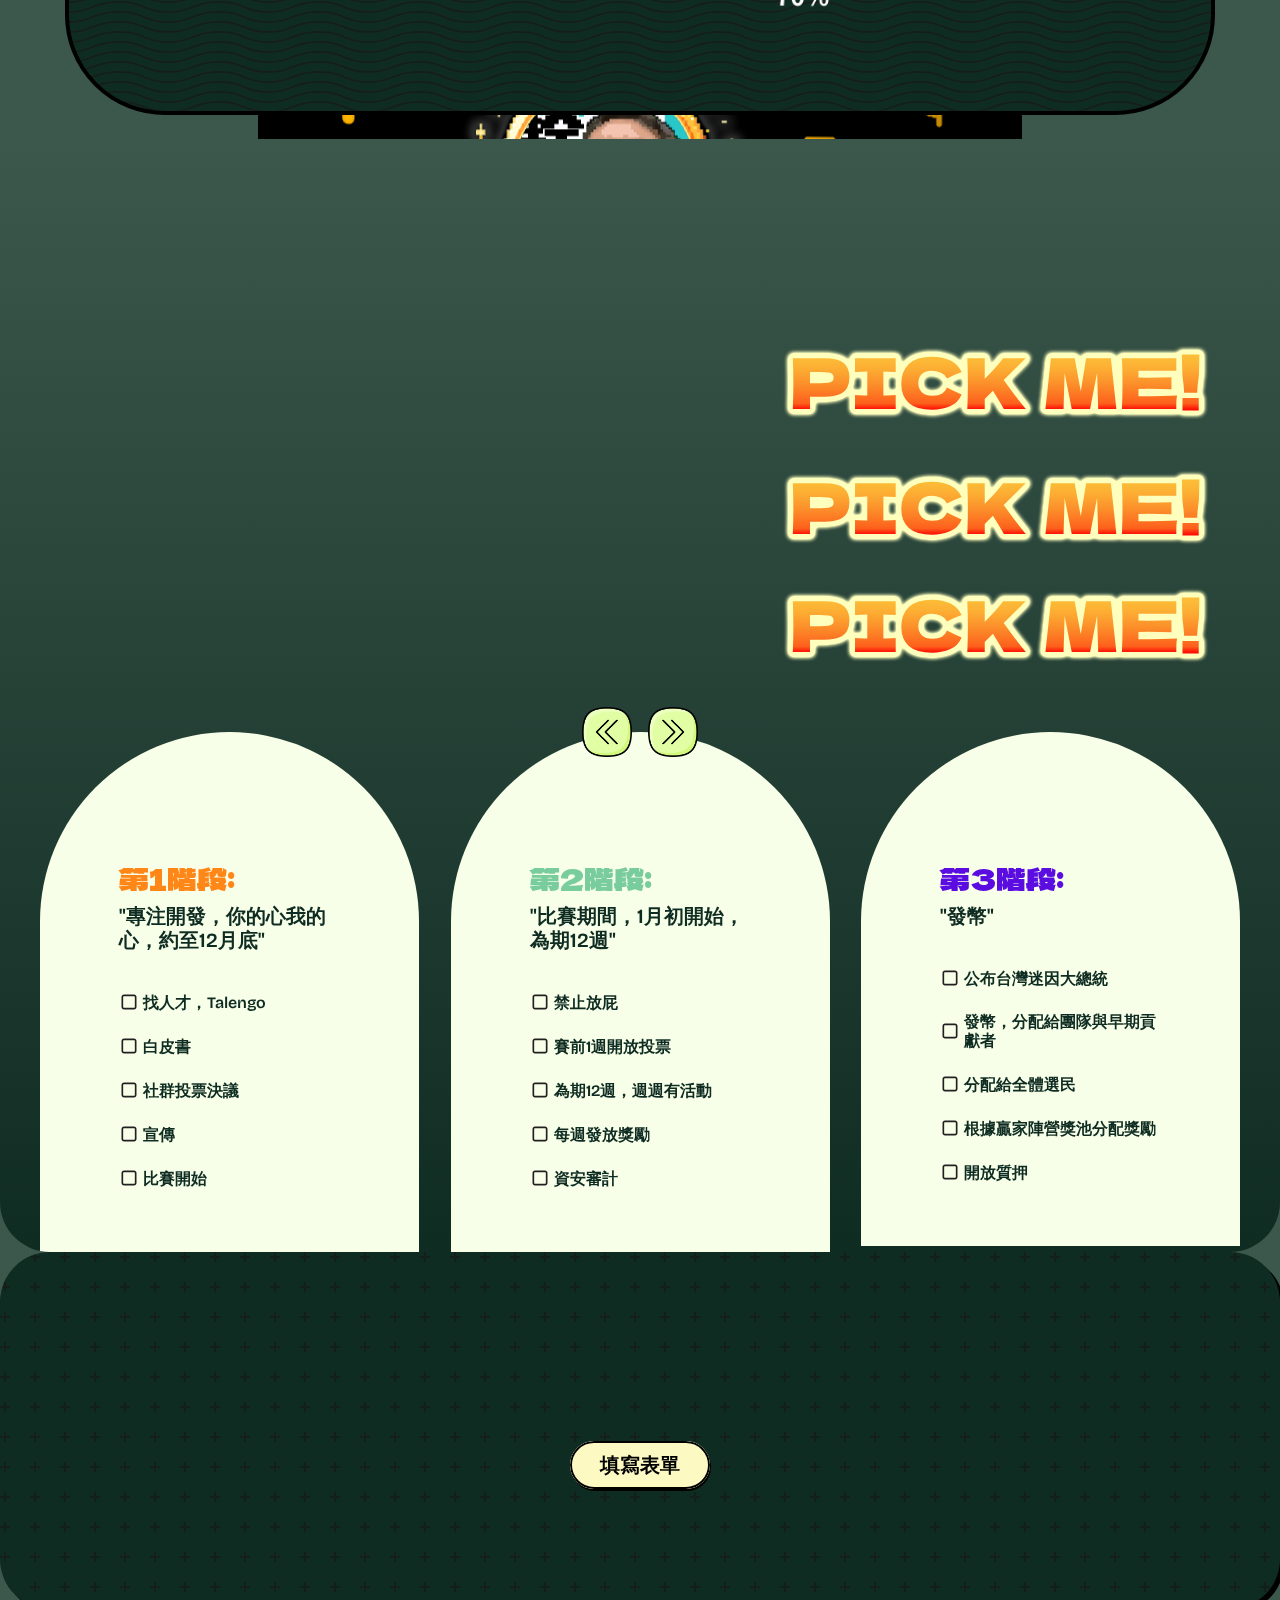
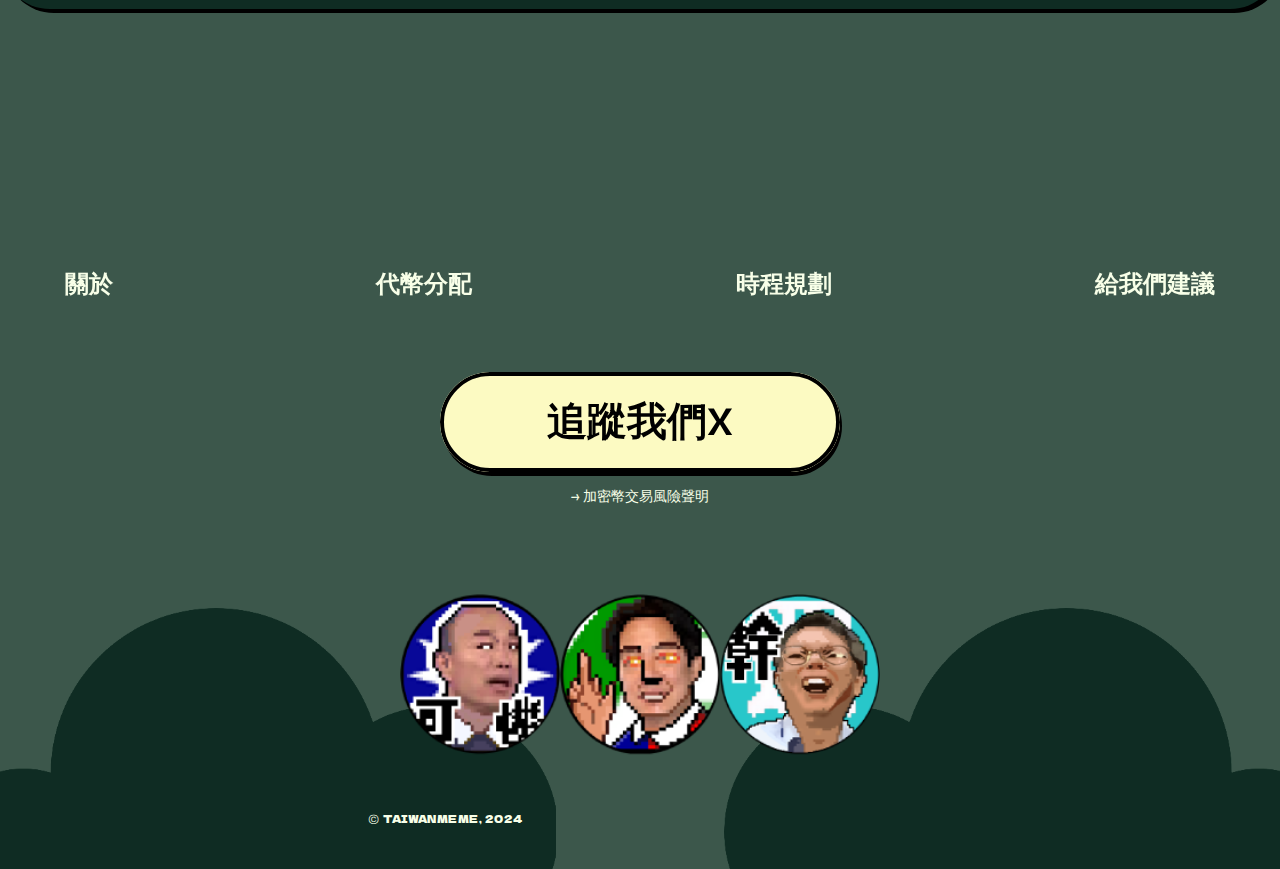
==== commit 141a1f89: "url" ====
--- a/index.html
+++ b/index.html
@@ -441,7 +441,7 @@
         <!-- Start Faq -->
         <section class="faq-area" id="Feedback">
             <h2 class="getItNow-title aos-init aos-animate" data-aos="fade-up" data-aos-duration="800">想加入團隊？</h2>
-            <a href="https://discord.gg/kqNyMm8e" class="primary-btn"><span>填寫表單(網址記得改)</span></a>
+            <a href="https://linktr.ee/taiwanmeme" class="primary-btn"><span>填寫表單</span></a>
             
         </section>
         <!-- End Faq -->
